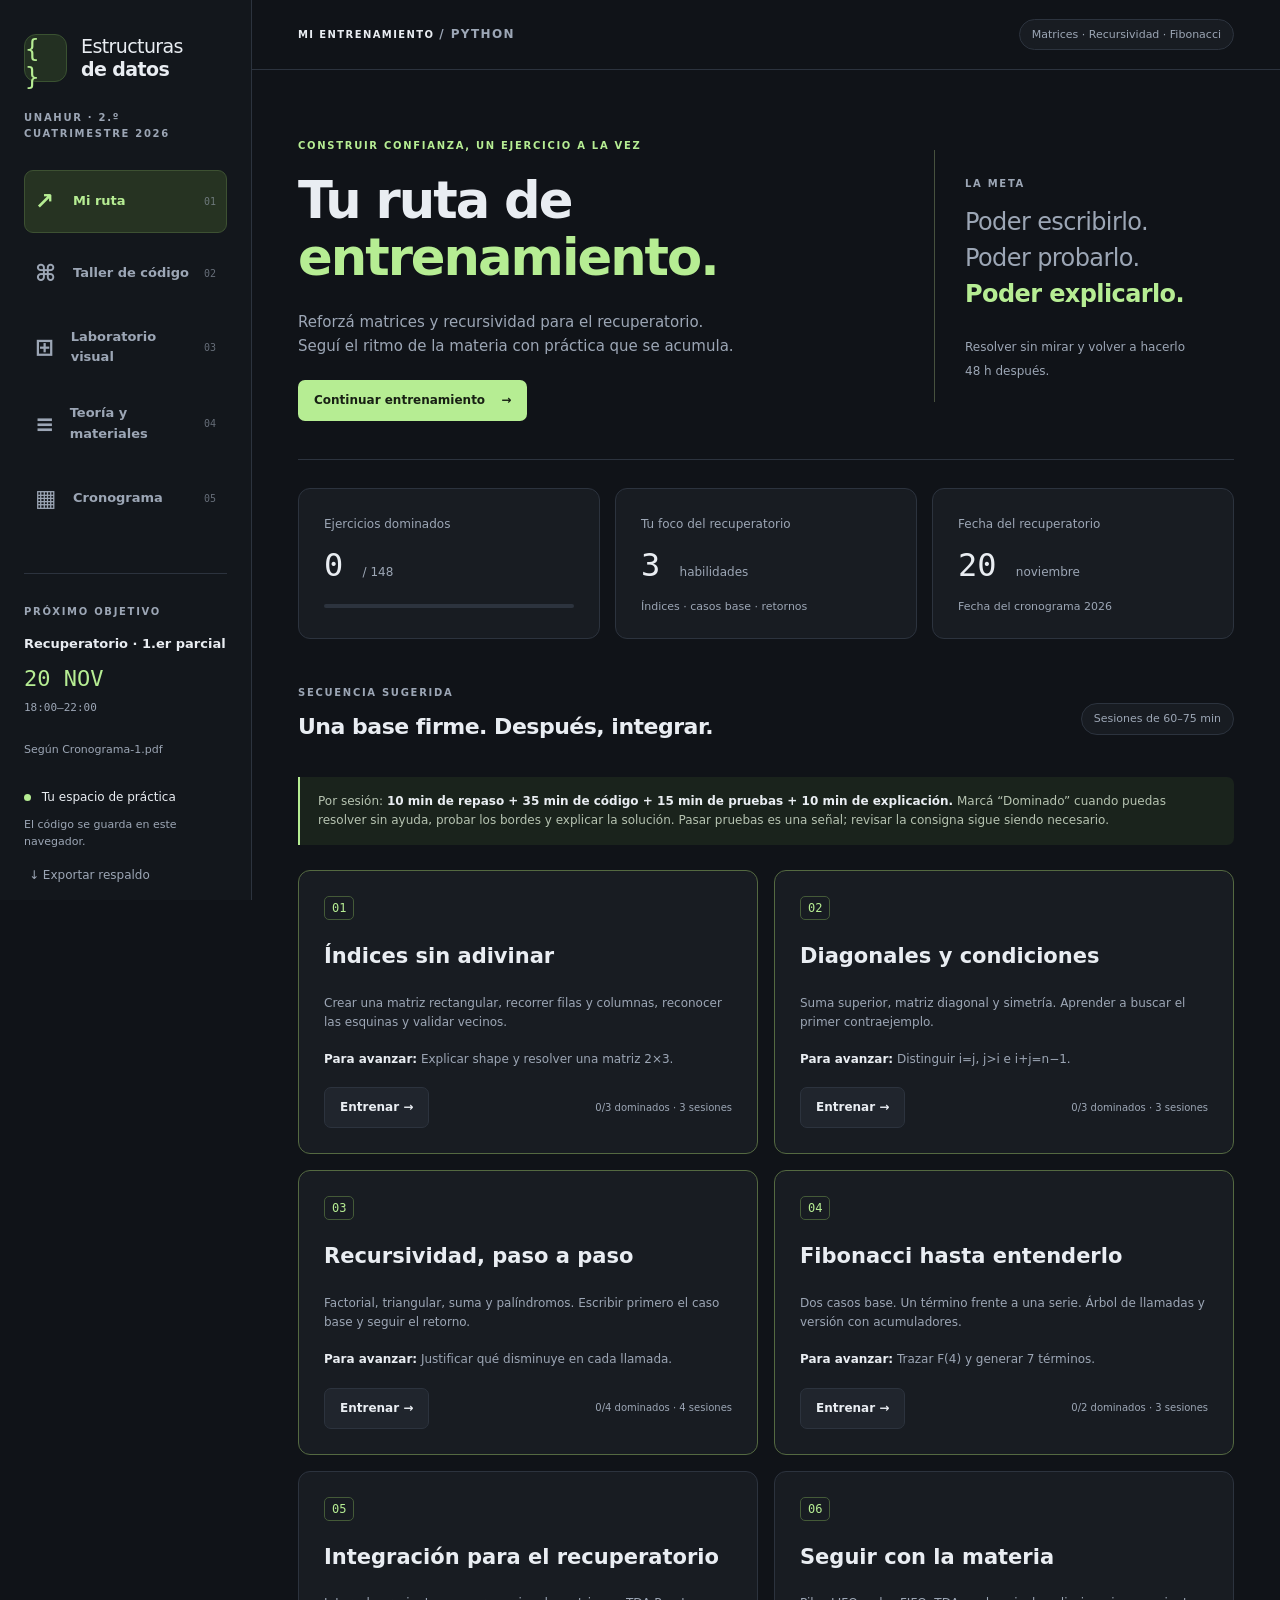
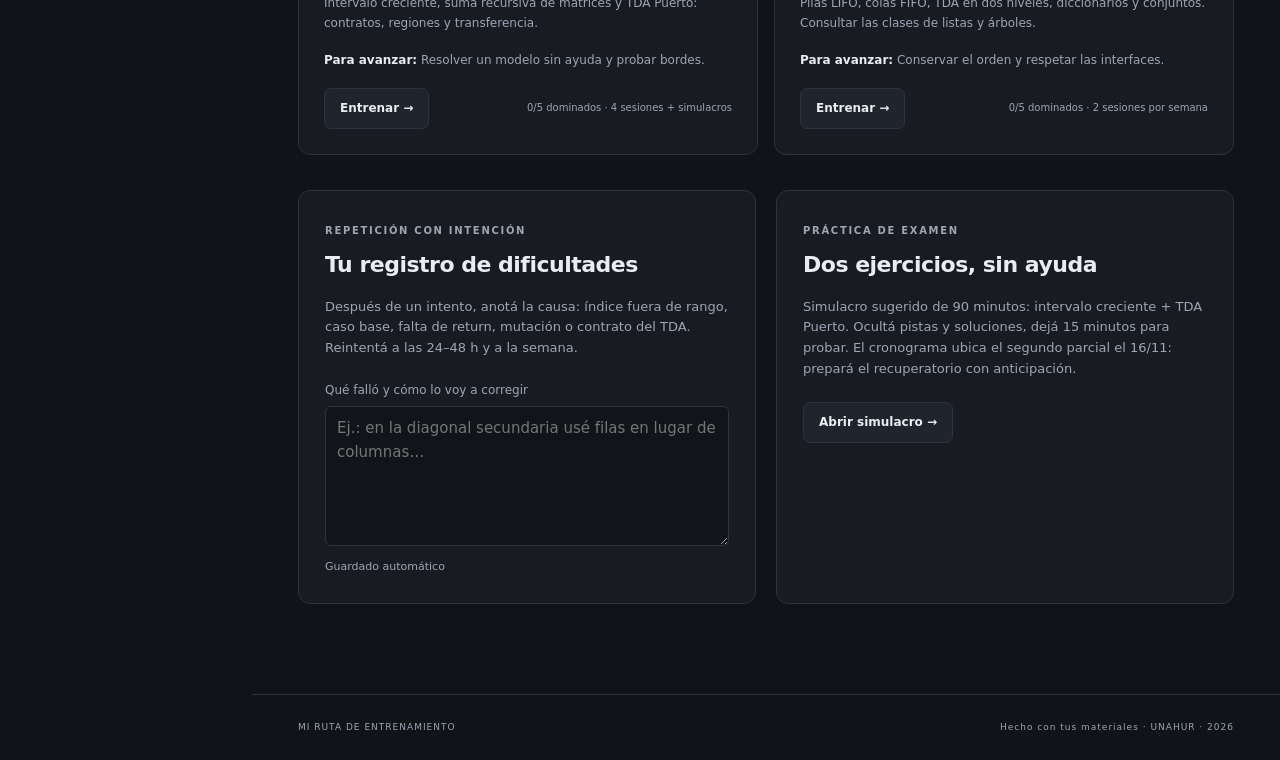
==== Guia primer parcial estructura de datos.html @ f563dd1a "Add files via upload" ====
<!doctype html>
<html lang="es">
<head>
<meta charset="utf-8"><meta name="viewport" content="width=device-width, initial-scale=1">
<meta name="color-scheme" content="dark"><title>Mi ruta de entrenamiento · Estructuras de datos</title>
<link rel="stylesheet" href="ruta-entrenamiento/estilos.css">
<script defer src="ruta-entrenamiento/datos.js"></script><script defer src="ruta-entrenamiento/app.js"></script>
</head>
<body>
<a class="skip" href="#main">Ir al contenido</a>
<aside class="sidebar">
 <a class="brand" href="#ruta"><span class="brand-icon">{ }</span><span>Estructuras<br><strong>de datos</strong></span></a>
 <span class="eyebrow">UNAHUR · 2.º cuatrimestre 2026</span>
 <nav aria-label="Secciones">
  <button data-view="ruta" class="active"><span>↗</span> Mi ruta <small>01</small></button>
  <button data-view="practica"><span>⌘</span> Taller de código <small>02</small></button>
  <button data-view="laboratorio"><span>⊞</span> Laboratorio visual <small>03</small></button>
  <button data-view="teoria"><span>≡</span> Teoría y materiales <small>04</small></button>
  <button data-view="cronograma"><span>▦</span> Cronograma <small>05</small></button>
 </nav>
 <div class="sidebar-goal"><span class="eyebrow">PRÓXIMO OBJETIVO</span><strong>Recuperatorio · 1.er parcial</strong><p>20 NOV <span>18:00–22:00</span></p><small>Según Cronograma-1.pdf</small></div>
 <div class="sidebar-bottom"><span class="dot"></span> Tu espacio de práctica<br><small>El código se guarda en este navegador.</small><button id="export-progress" class="text-button">↓ Exportar respaldo</button><label class="text-button">↑ Importar respaldo<input id="import-progress" type="file" accept="application/json,.json" hidden></label></div>
</aside>
<div class="page">
 <header class="topbar"><span>MI ENTRENAMIENTO <span class="muted">/ PYTHON</span></span><span class="chip">Matrices · Recursividad · Fibonacci</span></header>
 <main id="main">
  <section id="view-ruta" class="view">
   <div class="hero"><div><span class="eyebrow accent">CONSTRUIR CONFIANZA, UN EJERCICIO A LA VEZ</span><h1>Tu ruta de<br><span>entrenamiento.</span></h1><p>Reforzá matrices y recursividad para el recuperatorio.<br>Seguí el ritmo de la materia con práctica que se acumula.</p><button id="continue-route" class="primary">Continuar entrenamiento <span>→</span></button></div><div class="hero-note"><span class="eyebrow">LA META</span><p>Poder escribirlo.<br>Poder probarlo.<br><strong>Poder explicarlo.</strong></p><span class="muted">Resolver sin mirar y volver a hacerlo 48 h después.</span></div></div>
   <div class="stats"><article><span>Ejercicios dominados</span><strong id="mastery-count">0 <small>/ 148</small></strong><div class="progress-track"><div id="mastery-bar"></div></div></article><article><span>Tu foco del recuperatorio</span><strong>3 <small>habilidades</small></strong><p>Índices · casos base · retornos</p></article><article><span>Fecha del recuperatorio</span><strong>20 <small>noviembre</small></strong><p id="countdown">Según el cronograma de la cátedra</p></article></div>
   <div class="section-heading"><div><span class="eyebrow">SECUENCIA SUGERIDA</span><h2>Una base firme. Después, integrar.</h2></div><span class="chip">Sesiones de 60–75 min</span></div>
   <div class="notice">Por sesión: <strong>10 min de repaso + 35 min de código + 15 min de pruebas + 10 min de explicación.</strong> Marcá “Dominado” cuando puedas resolver sin ayuda, probar los bordes y explicar la solución. Pasar pruebas es una señal; revisar la consigna sigue siendo necesario.</div>
   <div id="route-cards" class="route-grid"></div>
   <div class="two-columns"><article class="panel"><span class="eyebrow">REPETICIÓN CON INTENCIÓN</span><h2>Tu registro de dificultades</h2><p>Después de un intento, anotá la causa: índice fuera de rango, caso base, falta de return, mutación o contrato del TDA. Reintentá a las 24–48 h y a la semana.</p><label for="learning-log">Qué falló y cómo lo voy a corregir</label><textarea id="learning-log" rows="5" placeholder="Ej.: en la diagonal secundaria usé filas en lugar de columnas…"></textarea><small id="log-save">Guardado automático</small></article><article class="panel"><span class="eyebrow">PRÁCTICA DE EXAMEN</span><h2>Dos ejercicios, sin ayuda</h2><p>Simulacro sugerido de 90 minutos: intervalo creciente + TDA Puerto. Ocultá pistas y soluciones, dejá 15 minutos para probar. El cronograma ubica el segundo parcial el 16/11: prepará el recuperatorio con anticipación.</p><button id="start-mock" class="secondary">Abrir simulacro →</button><div id="mock-control" hidden><strong id="mock-time">90:00</strong><button id="stop-mock" class="text-button">Terminar simulacro</button><p>El tiempo se conserva al cambiar de sección. El simulacro no califica automáticamente.</p></div></article></div>
  </section>
  <section id="view-practica" class="view" hidden>
   <div class="section-heading"><div><span class="eyebrow accent">PENSÁ · ESCRIBÍ · PROBÁ</span><h1>Taller de código</h1><p>Una consigna y un archivo Python por ejercicio.</p></div><span id="exercise-count" class="chip"></span></div>
   <div class="workspace"><aside class="exercise-browser"><label for="exercise-search">Buscar una consigna</label><input id="exercise-search" type="search" placeholder="Fibonacci, matriz, puerto…"><label for="topic-filter">Tema</label><select id="topic-filter"><option value="all">Todos los temas</option><option value="python">Python</option><option value="vector">Vectores</option><option value="matriz">Matrices</option><option value="recursividad">Recursividad</option><option value="tda">TDA</option><option value="pila-cola">Pilas y colas</option><option value="diccionario">Diccionarios y conjuntos</option></select><label for="scope-filter">Objetivo</label><select id="scope-filter"><option value="all">Toda la materia</option><option value="recuperatorio">Recuperatorio del primer parcial</option><option value="materia">Continuidad de la materia</option><option value="mock">Simulacro: intervalo + Puerto</option></select><label for="status-filter">Estado</label><select id="status-filter"><option value="all">Todos los estados</option><option value="pending">Por empezar</option><option value="practicing">Practicando</option><option value="review">Repasar</option><option value="mastered">Dominado</option></select><p id="list-count" class="muted"></p><div id="exercise-list" class="exercise-list"></div></aside>
   <div id="exercise-detail" class="exercise-detail"><article class="panel statement-panel"><div class="exercise-meta"><span id="exercise-origin" class="eyebrow accent"></span><label>Mi estado <select id="exercise-status"><option value="pending">Por empezar</option><option value="practicing">Practicando</option><option value="review">Repasar</option><option value="mastered">Dominado</option></select></label></div><h2 id="exercise-title"></h2><p id="exercise-source" class="muted"></p><div id="exercise-statement" class="prose"></div><div class="help-actions"><button id="hint-button" class="secondary">Ver pista</button><button id="solution-button" class="secondary">Ver solución explicada</button><button id="notebook-button" class="text-button" hidden>Ver código del notebook</button></div><div id="help-panel" class="help-panel prose" hidden></div></article>
   <section class="ide" aria-label="Editor de Python"><div class="ide-tab"><span class="python-mark">Py</span><span id="editor-filename">ejercicio.py</span><small id="save-status" role="status">Guardado</small><button id="download-code" class="text-button">↓ .py</button></div><div class="editor-toolbar"><button id="run-code" class="primary">▶ Ejecutar</button><button id="test-code" class="secondary">✓ Probar casos</button><button id="stop-code" class="danger" disabled>■ Detener</button><button id="load-helpers" class="secondary" hidden>Incorporar TDA auxiliares</button><button id="reset-code" class="text-button">Restablecer plantilla</button><span id="runtime-status" class="muted">Python listo para cargar</span></div><div class="code-area"><pre id="line-numbers" aria-hidden="true">1</pre><div class="code-layer"><pre id="code-highlight" aria-hidden="true"><code></code></pre><textarea id="code-editor" spellcheck="false" autocapitalize="off" autocomplete="off" autocorrect="off" aria-label="Código Python del ejercicio" wrap="off"></textarea></div></div><div class="editor-footer"><span id="cursor-position">Ln 1, Col 1</span><span>Python · 4 espacios · Ctrl/⌘ + Enter: ejecutar · Esc: salir del editor</span></div><div class="console-header"><strong>CONSOLA</strong><button id="clear-console" class="text-button">Limpiar</button></div><pre id="console-output" role="log" aria-live="polite">Escribí tu solución. Agregá print(...) para ver resultados.</pre><label class="stdin-label" for="stdin-input">Entradas para input() · una respuesta por línea</label><textarea id="stdin-input" rows="2" placeholder="7&#10;otra respuesta"></textarea><small class="runtime-note">La primera ejecución descarga Python desde internet. El editor, las consignas y el guardado funcionan sin conexión. Los programas corren en una tarea separada que podés detener. La salida de gráficos no se muestra en esta consola.</small></section>
   <article class="panel notes-panel"><label for="exercise-notes">Mi razonamiento y mis casos de prueba</label><textarea id="exercise-notes" rows="3" placeholder="Qué recibe / qué devuelve / caso mínimo / qué reduce / resultado esperado…"></textarea><small>Guardado junto al ejercicio. No se comparte con otras personas.</small></article></div></div>
  </section>
  <section id="view-laboratorio" class="view" hidden><span class="eyebrow accent">VER PARA ENTENDER</span><h1>Laboratorio visual</h1><p>Experimentá con los índices y seguí los retornos antes de escribir código.</p><div class="two-columns labs"><article class="panel"><h2>El mapa de una matriz</h2><p>Hacé clic en una celda. Recordá: primero fila, después columna.</p><div class="lab-controls"><label>Forma<select id="matrix-shape"><option value="3,4">3 × 4 · rectangular</option><option value="3,3">3 × 3 · cuadrada</option><option value="1,1">1 × 1 · mínima</option></select></label><label>Región<select id="matrix-mode"><option value="all">Todas las celdas</option><option value="principal">Diagonal principal</option><option value="secondary">Diagonal secundaria</option><option value="upper">Triángulo superior</option><option value="neighbors">Vecinos ortogonales</option></select></label></div><div id="matrix-grid" class="matrix-grid"></div><p id="matrix-explanation" class="notice"></p><pre id="matrix-code"></pre><button id="matrix-practice" class="text-button">Practicar matrices →</button></article><article class="panel"><h2>Fibonacci: llamadas y retornos</h2><p>F(0)=0, F(1)=1. Para n≥2, F(n)=F(n−1)+F(n−2).</p><label for="fib-n">Índice n: <strong id="fib-n-label">4</strong></label><input id="fib-n" type="range" min="0" max="7" value="4"><div id="fib-values" class="fib-values"></div><div class="lab-controls"><button id="fib-prev" class="secondary">← Anterior</button><button id="fib-next" class="primary">Siguiente paso →</button><button id="fib-reset" class="text-button">Reiniciar</button></div><p id="fib-summary" class="notice"></p><div id="fib-trace" class="trace" aria-live="polite"></div><p class="muted">Una llamada espera a sus hijos antes de retornar. La versión ingenua repite subproblemas: tiempo exponencial y profundidad O(n). Los acumuladores reducen el trabajo a O(n); Python conserva las llamadas en la pila.</p><button id="fib-practice" class="text-button">Practicar Fibonacci →</button></article></div><article class="panel"><h2>Recursividad: bajar y volver</h2><p>Una llamada devuelve un resultado, no solo ejecuta la siguiente. Seguí la suma de [2, 3, 4].</p><div class="lab-controls"><button id="sum-next" class="primary">Siguiente paso →</button><button id="sum-reset" class="text-button">Reiniciar</button></div><div id="sum-trace" class="trace"></div><pre>def suma_recursiva(v):
    if len(v) == 0:
        return 0
    return v[0] + suma_recursiva(v[1:])</pre></article></section>
  <section id="view-teoria" class="view" hidden><span class="eyebrow accent">TUS FUENTES, EN UN MISMO LUGAR</span><h1>Teoría y materiales</h1><p>Apuntes de la guía original, nuevos conceptos y archivos de cátedra. Cada práctico conserva sus consignas.</p><div id="new-theory" class="theory-grid"></div><div class="section-heading"><h2>Teoría y método de la guía original</h2><span class="chip">Contenido conservado</span></div><div id="original-theory"></div><h2>Biblioteca de la materia</h2><p>Los PDFs y documentos tienen una lectura de texto integrada. Los notebooks incluyen el contexto y los ejemplos del archivo; también podés abrir o descargar el original.</p><div id="materials" class="materials"></div></section>
  <section id="view-cronograma" class="view" hidden><span class="eyebrow accent">EL CALENDARIO DE LA MATERIA</span><h1>Entrenar con tiempo</h1><p>Fechas tomadas de <a href="Cronograma-1.pdf" target="_blank" rel="noopener">Cronograma-1.pdf ↗</a>. Horario: lunes y viernes, de 18:00 a 22:00.</p><div class="milestones"><article class="panel"><span>Segundo parcial</span><strong>16 NOV</strong><small>Lunes · repaso general el 13/11</small></article><article class="panel featured"><span>Recuperatorio del primer parcial</span><strong>20 NOV</strong><small>Viernes · tu objetivo de recuperación</small></article><article class="panel"><span>Recuperatorio del segundo parcial</span><strong>27 NOV</strong><small>Viernes</small></article></div><h2>Plan sugerido para llegar al 20/11</h2><p>Este plan es una propuesta de entrenamiento. Las clases y evaluaciones de la tabla siguiente son las del cronograma oficial.</p><div id="weekly-plan" class="weekly-plan"></div><h2>Cronograma completo</h2><div class="table-wrap"><table><thead><tr><th>Semana</th><th>Fecha</th><th>Clase o evaluación</th></tr></thead><tbody id="schedule-body"></tbody></table></div><div class="notice">Listas y árboles figuran en el cronograma. Todavía no hay apuntes específicos de esos temas en la carpeta: la ruta marca su lugar en el plan y permite incorporar los próximos materiales.</div></section>
 </main><footer>MI RUTA DE ENTRENAMIENTO <span>Hecho con tus materiales · UNAHUR · 2026</span></footer>
</div><div id="toast" role="status" hidden></div><dialog id="reset-dialog"><h2>Restablecer este ejercicio</h2><p>Se reemplazará tu código por la plantilla inicial. Tus notas y tu estado se conservan.</p><button id="cancel-reset" class="secondary">Cancelar</button><button id="confirm-reset" class="danger">Restablecer código</button></dialog>
</body></html>
---- ruta-entrenamiento/estilos.css ----
:root{--bg:#101318;--surface:#181c22;--raised:#20252d;--line:#2c333e;--text:#e9edf2;--muted:#9ca6b5;--green:#b6ed93;--blue:#a3c9f8;--orange:#f4bf84;--mono:'DejaVu Sans Mono',Consolas,monospace;color-scheme:dark}*{box-sizing:border-box}body{margin:0;background:var(--bg);color:var(--text);font:15px/1.6 system-ui,-apple-system,'Segoe UI',sans-serif}button,input,textarea,select{font:inherit}button,a,label.text-button{touch-action:manipulation}button{cursor:pointer}button:disabled{opacity:.45;cursor:default}button:focus-visible,a:focus-visible,input:focus-visible,select:focus-visible,textarea:focus-visible{outline:2px solid var(--green);outline-offset:3px}a{color:var(--green);text-decoration:none}a:hover{text-decoration:underline}[hidden]{display:none!important}.skip{position:absolute;left:20px;top:-80px;z-index:50;background:var(--green);color:var(--bg);padding:12px}.skip:focus{top:10px}.sidebar{position:fixed;inset:0 auto 0 0;width:252px;border-right:1px solid var(--line);padding:34px 24px;display:flex;flex-direction:column;gap:28px;background:#13171c;overflow-y:auto}.brand{display:flex;align-items:center;gap:14px;color:var(--text);font-size:19px;line-height:1.2;letter-spacing:-.6px}.brand:hover{text-decoration:none}.brand-icon{display:grid;place-items:center;width:43px;height:48px;color:var(--green);font:24px var(--mono);background:#233022;border:1px solid #3a5231;border-radius:12px}.eyebrow{font-size:10px;letter-spacing:1.7px;font-weight:700;color:var(--muted);text-transform:uppercase}.accent{color:var(--green)}nav{display:grid;gap:9px}nav button{display:flex;align-items:center;gap:12px;background:none;border:1px solid transparent;color:var(--muted);text-align:left;padding:12px 10px;border-radius:9px;font-weight:550;font-size:13px}nav button>span{font-size:23px;width:26px}nav small{margin-left:auto;opacity:.6;font:10px var(--mono)}nav button.active{background:#263322;border-color:#3d5132;color:var(--green)}nav button:hover{color:var(--text);background:var(--raised)}.sidebar-goal{margin-top:15px;border-top:1px solid var(--line);padding-top:24px}.sidebar-goal strong{display:block;font-size:13px;margin:12px 0}.sidebar-goal p{font:22px var(--mono);color:var(--green)}.sidebar-goal p span{display:block;font-size:11px;margin-top:10px;color:var(--muted)}small{font-size:11px;color:var(--muted)}.sidebar-bottom{margin-top:auto;font-size:12px}.sidebar-bottom small{display:block;margin:8px 0}.dot{display:inline-block;width:7px;height:7px;background:var(--green);border-radius:50%;margin-right:7px}.page{margin-left:252px}.topbar{height:70px;padding:0 46px;border-bottom:1px solid var(--line);display:flex;align-items:center;justify-content:space-between;font-size:10px;font-weight:700;letter-spacing:1.4px}.muted{color:var(--muted);font-size:12px}.chip{display:inline-block;border:1px solid var(--line);background:var(--surface);padding:6px 12px;border-radius:25px;font-size:11px;color:var(--muted);letter-spacing:0;font-weight:500}main{max-width:1600px;margin:auto;padding:40px 46px 70px}h1{font-size:clamp(32px,4vw,55px);line-height:1.12;letter-spacing:-2px;margin:16px 0 23px;font-weight:650}h2{font-size:22px;line-height:1.3;letter-spacing:-.5px;margin:10px 0 17px}h3{font-size:16px;margin:10px 0}p{color:var(--muted);margin:10px 0 22px}strong{color:var(--text)}.hero{display:grid;grid-template-columns:1.6fr 1fr;gap:35px;padding:22px 0 38px;border-bottom:1px solid var(--line);margin-bottom:28px}.hero h1 span{color:var(--green)}.hero-note{align-self:center;justify-self:end;border-left:1px solid #47513e;padding:20px 30px;max-width:300px}.hero-note p{font-size:24px;line-height:1.5;letter-spacing:-.6px}.hero-note strong{color:var(--green)}.primary,.secondary,.danger{border-radius:7px;padding:10px 15px;font-size:12px;font-weight:700;border:1px solid transparent;display:inline-flex;align-items:center;gap:16px}.primary{background:var(--green);color:#182014}.primary:hover{background:#cbffac}.secondary{border-color:var(--line);background:var(--raised);color:var(--text)}.secondary:hover{border-color:var(--muted)}.danger{background:#3b2023;color:#ffc3c8;border-color:#743a40}.text-button{background:none;border:0;color:var(--muted);padding:7px 5px;font-size:12px;cursor:pointer;display:inline-block}.text-button:hover{color:var(--green)}.stats{display:grid;grid-template-columns:repeat(3,1fr);gap:15px;margin-bottom:40px}.stats article{padding:22px 25px;background:var(--surface);border:1px solid var(--line);border-radius:12px}.stats article>span{font-size:12px;color:var(--muted)}.stats strong{display:block;font:32px/1.3 var(--mono);margin:10px 0}.stats strong small{font:12px system-ui}.stats p{font-size:11px;margin:12px 0 0}.progress-track{height:4px;background:var(--line);margin-top:18px;border-radius:3px}.progress-track>div{height:100%;background:var(--green);width:0;border-radius:3px;transition:width .3s}.section-heading{display:flex;justify-content:space-between;align-items:center;gap:15px;margin:30px 0 18px}.notice{font-size:12px;border-left:2px solid var(--green);background:#1a231c;padding:15px 18px;color:#b6c3b1;border-radius:0 7px 7px 0;margin:18px 0 25px}.route-grid{display:grid;grid-template-columns:repeat(2,1fr);gap:16px;margin:24px 0 35px}.route-card{position:relative;background:var(--surface);border:1px solid var(--line);padding:25px;border-radius:12px;display:flex;flex-direction:column;align-items:flex-start;gap:10px}.route-card .step{font:12px var(--mono);color:var(--green);border:1px solid #445a38;border-radius:5px;padding:4px 7px}.route-card h3{font-size:21px}.route-card p{font-size:12px;margin:0 0 8px}.route-card .route-footer{display:flex;align-items:center;justify-content:space-between;width:100%;gap:10px;margin-top:auto}.route-card .route-footer small{font-size:10px}.route-card.focus{border-color:#546941}.two-columns{display:grid;grid-template-columns:repeat(2,minmax(0,1fr));gap:20px}.panel{background:var(--surface);border:1px solid var(--line);padding:26px;border-radius:12px;margin-bottom:20px;min-width:0}.panel p{font-size:13px}label{display:block;font-size:12px;color:var(--muted);margin:12px 0 6px}input,select,textarea{background:#11151a;border:1px solid var(--line);border-radius:6px;color:var(--text);padding:9px 11px;width:100%;min-width:0}textarea{resize:vertical}small{display:inline-block}.workspace{display:grid;grid-template-columns:260px minmax(0,1fr);gap:20px;align-items:start}.exercise-browser{border:1px solid var(--line);background:var(--surface);border-radius:12px;padding:18px;position:sticky;top:18px;max-height:calc(100vh - 36px);overflow:auto}.exercise-list{display:grid;gap:5px}.exercise-item{display:block;width:100%;background:transparent;border:1px solid transparent;text-align:left;color:var(--text);padding:12px 10px;border-radius:7px;font-size:12px;line-height:1.5}.exercise-item small{display:block;font-size:10px}.exercise-item.selected{background:#253023;border-color:#47603b}.exercise-item:hover{background:var(--raised)}.exercise-meta{display:flex;justify-content:space-between;align-items:center;gap:15px}.exercise-meta label{display:flex;gap:8px;align-items:center;margin:0;font-size:10px}.exercise-meta select{width:auto;font-size:11px}.statement-panel{padding:24px}.statement-panel h2{font-size:23px;margin-top:24px}.prose{font-size:13px;line-height:1.85;overflow-wrap:anywhere}.prose p{color:var(--text);font-size:13px}.prose pre{overflow:auto;font:12px/1.7 var(--mono);padding:16px;margin:15px 0;background:#0d1116;border:1px solid var(--line);border-radius:7px;white-space:pre}.prose code{font-family:var(--mono);color:var(--blue)}.prose ul,.prose ol{padding-left:24px}.prose section>div,.prose section>p{margin:15px 0}.prose table{font-size:12px}.prose h2,.prose h3,.prose h4{margin:18px 0 10px}.help-actions{display:flex;gap:8px;flex-wrap:wrap;border-top:1px solid var(--line);padding-top:18px;margin-top:20px}.help-panel{border:1px solid #445a38;border-radius:8px;padding:20px;margin-top:15px;background:#18231a}.help-panel pre{max-height:450px}.ide{border:1px solid #3a4451;border-radius:10px;overflow:hidden;background:#11151b;margin-bottom:18px}.ide-tab{display:flex;align-items:center;gap:10px;padding:11px 16px;background:#222932;font:11px var(--mono);border-bottom:1px solid var(--line)}.ide-tab small{margin-left:auto;font:10px system-ui}.python-mark{color:var(--orange);font-weight:bold}.editor-toolbar{display:flex;gap:7px;align-items:center;padding:12px;flex-wrap:wrap;border-bottom:1px solid var(--line)}.editor-toolbar .primary,.editor-toolbar .secondary,.editor-toolbar .danger{padding:7px 11px}.editor-toolbar .muted{margin-left:auto;font-size:10px}.code-area{display:flex;height:390px;overflow:hidden;font:13px/22px var(--mono)}#line-numbers{flex:none;margin:0;width:48px;text-align:right;padding:18px 9px 18px 0;color:#667383;background:#121820;border:0;line-height:22px;overflow:hidden;font:13px/22px var(--mono)}.code-layer{position:relative;flex:1;min-width:0;height:100%;overflow:hidden}#code-highlight,#code-editor{position:absolute;inset:0;margin:0;border:0;border-radius:0;padding:18px 16px;font:13px/22px var(--mono);white-space:pre;tab-size:4;letter-spacing:0;overflow:auto;text-align:left}#code-highlight{pointer-events:none;color:var(--text);background:transparent}#code-editor{color:transparent;caret-color:var(--green);background:transparent;resize:none;-webkit-text-fill-color:transparent;outline:none}#code-editor::selection{background:#54698780}#code-highlight .kw{color:#c7acfa}#code-highlight .str{color:#b6db95}#code-highlight .comment{color:#829284}#code-highlight .number{color:var(--orange)}.editor-footer{display:flex;gap:12px;justify-content:space-between;padding:7px 13px;border-top:1px solid var(--line);font:10px var(--mono);color:var(--muted);background:#19202a}.console-header{padding:11px 16px;display:flex;justify-content:space-between;align-items:center;background:#151b23;font-size:10px;letter-spacing:1px}#console-output{margin:0;min-height:100px;max-height:290px;overflow:auto;padding:16px;font:12px/1.7 var(--mono);white-space:pre-wrap;overflow-wrap:anywhere;color:#c6d1bf}#console-output.error{color:#ffb1b6}.stdin-label{padding:0 16px}#stdin-input{width:calc(100% - 32px);margin:0 16px;font:12px var(--mono)}.runtime-note{padding:12px 16px;font-size:10px}.notes-panel{padding:18px}.lab-controls{display:flex;align-items:end;gap:10px;flex-wrap:wrap;margin:16px 0}.lab-controls label{flex:1;min-width:140px}.matrix-grid{display:grid;gap:7px;margin:20px 0;grid-template-columns:repeat(4,1fr)}.matrix-cell{border:1px solid var(--line);background:#212730;color:var(--muted);padding:12px 5px;min-height:60px;border-radius:7px;font:12px var(--mono)}.matrix-cell.lit{background:#33442a;border-color:#5d7b4b;color:var(--green)}.matrix-cell.selected{outline:2px solid var(--blue);outline-offset:1px}.panel>pre{padding:15px;background:#10151a;border:1px solid var(--line);border-radius:7px;overflow:auto;font:12px/1.7 var(--mono)}.fib-values{display:flex;gap:5px;flex-wrap:wrap;margin:20px 0}.fib-values span{background:var(--raised);border:1px solid var(--line);border-radius:6px;padding:7px 10px;font:12px var(--mono)}.fib-values span.selected{border-color:var(--green);color:var(--green)}.trace{font:12px/1.85 var(--mono);max-height:310px;overflow:auto;background:#10151a;padding:18px;border-radius:8px;margin:15px 0}.trace .return{color:var(--green)}.trace .enter{color:var(--blue)}.trace .current{background:#263126;padding:4px 7px;border-radius:4px}.theory-grid{display:grid;grid-template-columns:repeat(2,minmax(0,1fr));gap:16px;margin:28px 0}.theory-grid .panel{margin:0}.theory-grid pre{white-space:pre-wrap}.theory-grid p{font-size:13px}details{background:var(--surface);border:1px solid var(--line);border-radius:9px;margin:12px 0;padding:17px 20px}summary{cursor:pointer;font-weight:600;font-size:13px}details[open]>summary{margin-bottom:20px;color:var(--green)}.materials>details>summary{display:flex;align-items:center;gap:12px;overflow-wrap:anywhere}.materials .chip{font:10px var(--mono)}.materials pre{white-space:pre-wrap;max-height:500px;overflow:auto;overflow-wrap:anywhere;background:#10151a;border:1px solid var(--line);padding:17px;border-radius:7px;font:12px/1.8 var(--mono)}.material-actions{display:flex;gap:16px;align-items:center;margin:12px 0;font-size:12px}.milestones{display:grid;grid-template-columns:repeat(3,1fr);gap:15px;margin:28px 0}.milestones span{font-size:12px}.milestones strong{display:block;font:30px var(--mono);margin:15px 0}.featured{border-color:#516a40}.featured strong{color:var(--green)}.weekly-plan{display:grid;gap:10px;margin:24px 0 35px}.week{display:grid;grid-template-columns:140px 1fr;gap:18px;background:var(--surface);border:1px solid var(--line);padding:18px;border-radius:8px}.week strong{font-size:12px;color:var(--green)}.week p{font-size:12px;margin:4px 0}.table-wrap{overflow:auto;border:1px solid var(--line);border-radius:10px;margin:24px 0}table{border-collapse:collapse;width:100%;font-size:12px;text-align:left}th{background:var(--raised);font-size:10px;text-transform:uppercase;letter-spacing:1px;color:var(--muted)}th,td{padding:14px 18px;border-bottom:1px solid var(--line)}tr.exam{background:#243122;color:var(--green)}tr.holiday{color:var(--orange)}footer{border-top:1px solid var(--line);padding:25px 46px;display:flex;justify-content:space-between;font-size:9px;letter-spacing:1px;color:var(--muted)}#toast{position:fixed;bottom:24px;right:24px;background:#2c3f26;color:var(--text);padding:13px 20px;border:1px solid #536d43;border-radius:8px;z-index:30;max-width:90vw;font-size:13px}dialog{background:var(--surface);border:1px solid var(--line);border-radius:12px;color:var(--text);padding:28px;max-width:450px}dialog::backdrop{background:#0009}#mock-time{font:28px var(--mono);color:var(--green);display:block;margin-top:20px}input[type=range]{accent-color:var(--green)}@media(min-width:1600px){main{padding-top:55px}.code-area{height:460px}}@media(max-width:1150px){.sidebar{width:215px;padding:25px 18px}.page{margin-left:215px}main{padding:30px 25px}.topbar{padding:0 25px}.workspace{grid-template-columns:215px minmax(0,1fr)}.hero-note{padding:15px}.hero-note p{font-size:21px}.labs{grid-template-columns:1fr}.editor-footer{flex-wrap:wrap}.stats article{padding:20px 15px}}@media(max-width:850px){.sidebar{position:static;width:100%;height:auto;padding:18px 20px;gap:12px;border-bottom:1px solid var(--line);border-right:0}.brand{font-size:16px}.brand-icon{width:35px;height:37px}.sidebar>.eyebrow,.sidebar-goal,.sidebar-bottom{display:none}nav{display:flex;overflow:auto;gap:4px}nav button{white-space:nowrap;padding:9px 10px;font-size:11px}nav small{display:none}nav button>span{font-size:16px;width:17px}.page{margin:0}.topbar{height:50px}.topbar>.chip{font-size:9px;padding:3px 7px}.hero{grid-template-columns:1fr}.hero-note{display:none}.workspace{grid-template-columns:1fr}.exercise-browser{position:static;max-height:none;display:grid;grid-template-columns:repeat(2,minmax(0,1fr));gap:6px 12px}.exercise-browser label{margin:0;align-self:end}.exercise-browser>label{display:none}.exercise-browser .exercise-list{grid-column:1/-1;display:flex;overflow:auto;max-height:150px}.exercise-browser .exercise-item{min-width:200px;width:200px;flex-shrink:0}.exercise-browser #list-count{grid-column:1/-1;margin:4px 0}.two-columns,.theory-grid{grid-template-columns:1fr}.milestones{grid-template-columns:1fr}.milestones .panel{margin:0}.exercise-meta{align-items:flex-start;flex-direction:column}.editor-toolbar .muted{width:100%;margin-left:0}.materials>details>summary{align-items:flex-start}.materials>details>summary .chip{flex-shrink:0}}@media(max-width:560px){main{padding:25px 16px 45px}.topbar{padding:0 16px;letter-spacing:.5px}.topbar>.chip{display:none}.stats{gap:8px}.stats article{padding:13px 10px}.stats article>span{font-size:10px}.stats strong{font-size:24px}.stats strong small{font-size:9px}.stats p{font-size:9px}.route-grid{grid-template-columns:1fr}.section-heading{align-items:flex-start;flex-direction:column}.panel{padding:19px}.statement-panel h2{font-size:21px}.hero{padding-top:0}.hero p{font-size:13px}.code-area{font-size:12px;height:340px}#code-editor,#code-highlight{font-size:12px;padding-left:10px}#line-numbers{font-size:12px;width:36px}.week{grid-template-columns:1fr;gap:5px}.editor-footer{font-size:9px}.editor-footer span:last-child{max-width:230px}footer{padding:20px 16px;flex-direction:column;gap:8px}}
@media(prefers-reduced-motion:reduce){*{scroll-behavior:auto!important;transition:none!important}}@media print{.sidebar,.topbar,footer,.editor-toolbar,.help-actions{display:none}.page{margin:0}main{padding:0}.view[hidden]{display:none!important}body{background:white;color:black}.panel,.route-card{break-inside:avoid}p{color:#333}}
#code-highlight code{font:inherit}.code-area:focus-within{box-shadow:inset 0 0 0 1px #566d46}
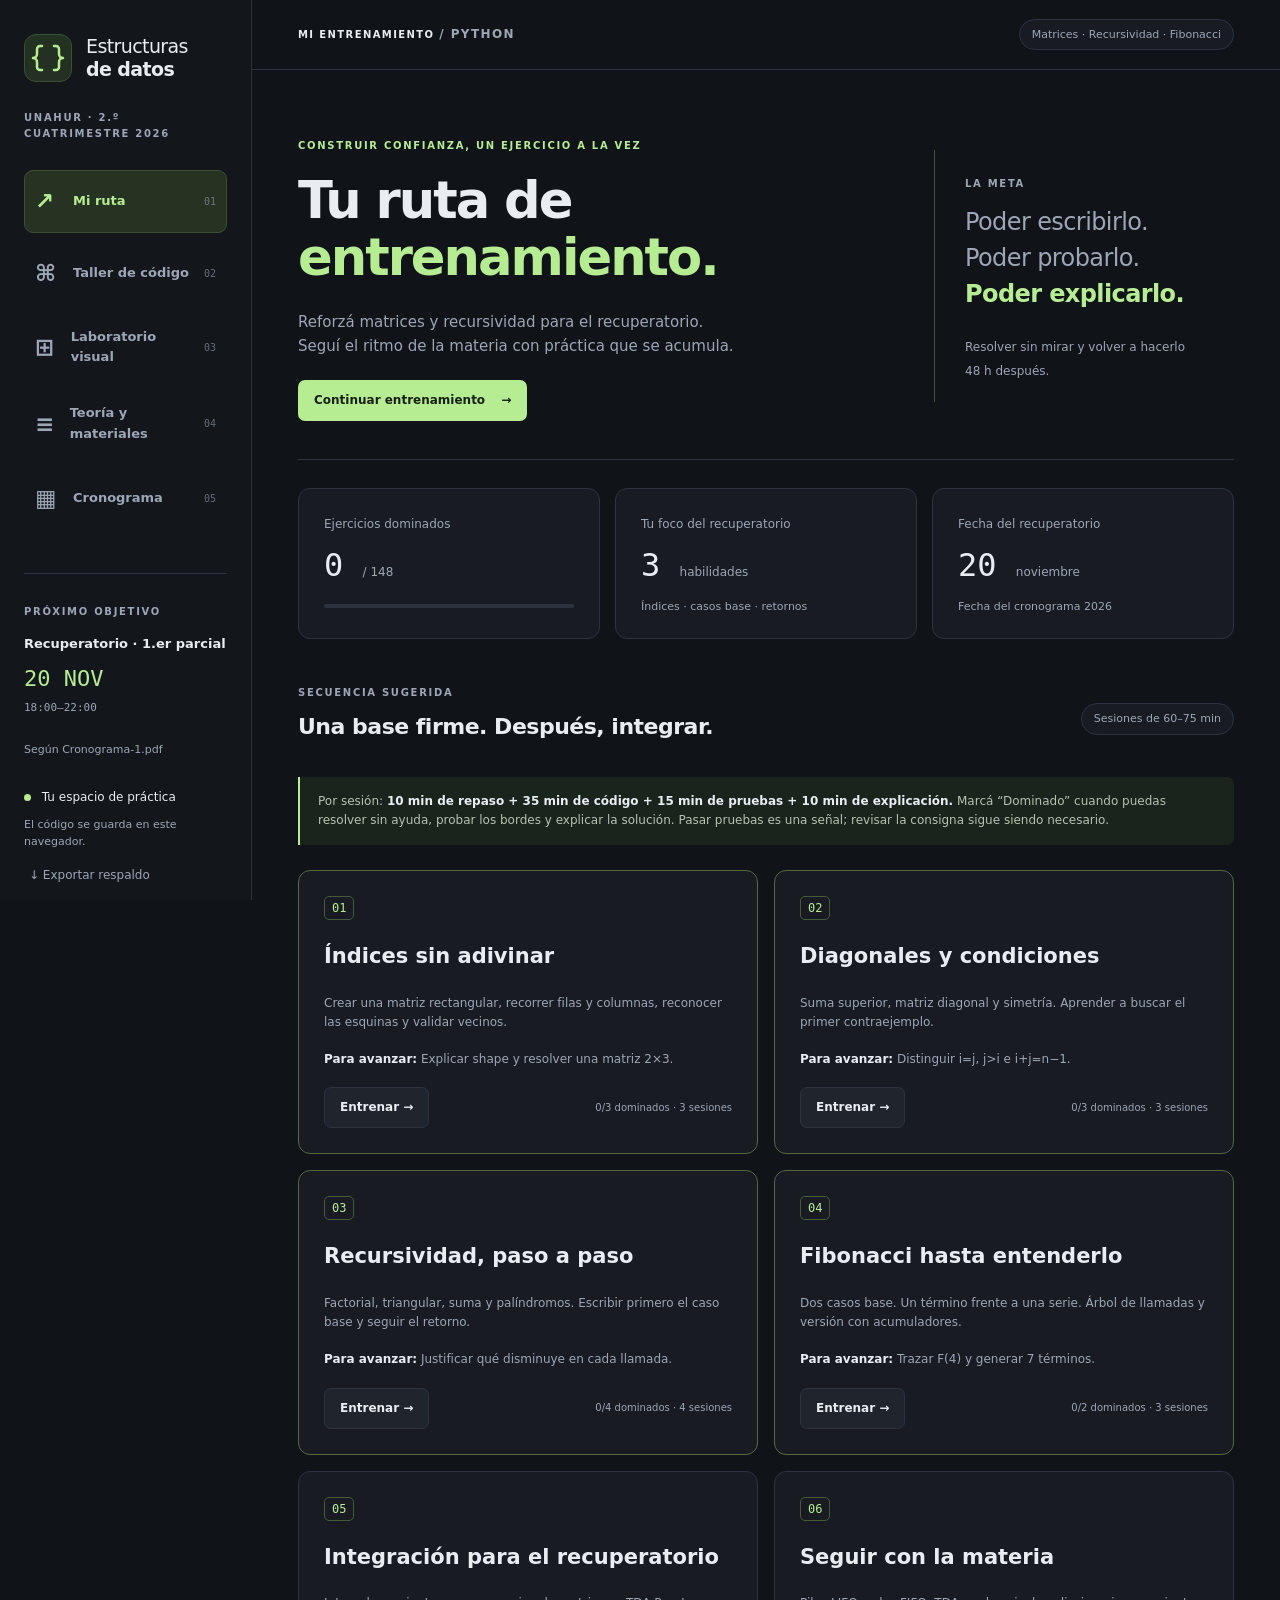
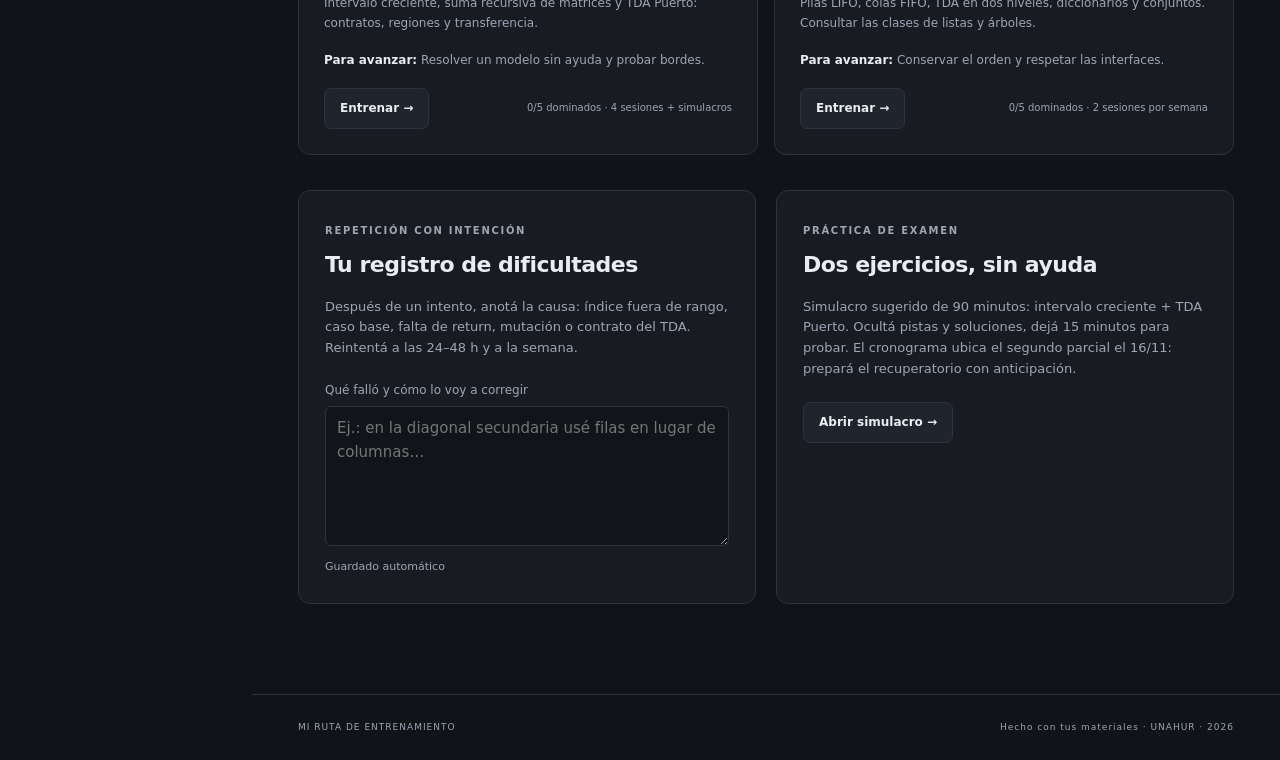
==== commit 802e6902: "Fix logo sizing and add SVG favicon" ====
--- a/Guia primer parcial estructura de datos.html
+++ b/Guia primer parcial estructura de datos.html
@@ -3,13 +3,14 @@
 <head>
 <meta charset="utf-8"><meta name="viewport" content="width=device-width, initial-scale=1">
 <meta name="color-scheme" content="dark"><title>Mi ruta de entrenamiento · Estructuras de datos</title>
+<link rel="icon" type="image/svg+xml" href="ruta-entrenamiento/logo.svg">
 <link rel="stylesheet" href="ruta-entrenamiento/estilos.css">
 <script defer src="ruta-entrenamiento/datos.js"></script><script defer src="ruta-entrenamiento/app.js"></script>
 </head>
 <body>
 <a class="skip" href="#main">Ir al contenido</a>
 <aside class="sidebar">
- <a class="brand" href="#ruta"><span class="brand-icon">{ }</span><span>Estructuras<br><strong>de datos</strong></span></a>
+ <a class="brand" href="#ruta"><img class="brand-icon" src="ruta-entrenamiento/logo.svg" width="48" height="48" alt=""><span>Estructuras<br><strong>de datos</strong></span></a>
  <span class="eyebrow">UNAHUR · 2.º cuatrimestre 2026</span>
  <nav aria-label="Secciones">
   <button data-view="ruta" class="active"><span>↗</span> Mi ruta <small>01</small></button>
--- a/ruta-entrenamiento/estilos.css
+++ b/ruta-entrenamiento/estilos.css
@@ -1,3 +1,3 @@
-:root{--bg:#101318;--surface:#181c22;--raised:#20252d;--line:#2c333e;--text:#e9edf2;--muted:#9ca6b5;--green:#b6ed93;--blue:#a3c9f8;--orange:#f4bf84;--mono:'DejaVu Sans Mono',Consolas,monospace;color-scheme:dark}*{box-sizing:border-box}body{margin:0;background:var(--bg);color:var(--text);font:15px/1.6 system-ui,-apple-system,'Segoe UI',sans-serif}button,input,textarea,select{font:inherit}button,a,label.text-button{touch-action:manipulation}button{cursor:pointer}button:disabled{opacity:.45;cursor:default}button:focus-visible,a:focus-visible,input:focus-visible,select:focus-visible,textarea:focus-visible{outline:2px solid var(--green);outline-offset:3px}a{color:var(--green);text-decoration:none}a:hover{text-decoration:underline}[hidden]{display:none!important}.skip{position:absolute;left:20px;top:-80px;z-index:50;background:var(--green);color:var(--bg);padding:12px}.skip:focus{top:10px}.sidebar{position:fixed;inset:0 auto 0 0;width:252px;border-right:1px solid var(--line);padding:34px 24px;display:flex;flex-direction:column;gap:28px;background:#13171c;overflow-y:auto}.brand{display:flex;align-items:center;gap:14px;color:var(--text);font-size:19px;line-height:1.2;letter-spacing:-.6px}.brand:hover{text-decoration:none}.brand-icon{display:grid;place-items:center;width:43px;height:48px;color:var(--green);font:24px var(--mono);background:#233022;border:1px solid #3a5231;border-radius:12px}.eyebrow{font-size:10px;letter-spacing:1.7px;font-weight:700;color:var(--muted);text-transform:uppercase}.accent{color:var(--green)}nav{display:grid;gap:9px}nav button{display:flex;align-items:center;gap:12px;background:none;border:1px solid transparent;color:var(--muted);text-align:left;padding:12px 10px;border-radius:9px;font-weight:550;font-size:13px}nav button>span{font-size:23px;width:26px}nav small{margin-left:auto;opacity:.6;font:10px var(--mono)}nav button.active{background:#263322;border-color:#3d5132;color:var(--green)}nav button:hover{color:var(--text);background:var(--raised)}.sidebar-goal{margin-top:15px;border-top:1px solid var(--line);padding-top:24px}.sidebar-goal strong{display:block;font-size:13px;margin:12px 0}.sidebar-goal p{font:22px var(--mono);color:var(--green)}.sidebar-goal p span{display:block;font-size:11px;margin-top:10px;color:var(--muted)}small{font-size:11px;color:var(--muted)}.sidebar-bottom{margin-top:auto;font-size:12px}.sidebar-bottom small{display:block;margin:8px 0}.dot{display:inline-block;width:7px;height:7px;background:var(--green);border-radius:50%;margin-right:7px}.page{margin-left:252px}.topbar{height:70px;padding:0 46px;border-bottom:1px solid var(--line);display:flex;align-items:center;justify-content:space-between;font-size:10px;font-weight:700;letter-spacing:1.4px}.muted{color:var(--muted);font-size:12px}.chip{display:inline-block;border:1px solid var(--line);background:var(--surface);padding:6px 12px;border-radius:25px;font-size:11px;color:var(--muted);letter-spacing:0;font-weight:500}main{max-width:1600px;margin:auto;padding:40px 46px 70px}h1{font-size:clamp(32px,4vw,55px);line-height:1.12;letter-spacing:-2px;margin:16px 0 23px;font-weight:650}h2{font-size:22px;line-height:1.3;letter-spacing:-.5px;margin:10px 0 17px}h3{font-size:16px;margin:10px 0}p{color:var(--muted);margin:10px 0 22px}strong{color:var(--text)}.hero{display:grid;grid-template-columns:1.6fr 1fr;gap:35px;padding:22px 0 38px;border-bottom:1px solid var(--line);margin-bottom:28px}.hero h1 span{color:var(--green)}.hero-note{align-self:center;justify-self:end;border-left:1px solid #47513e;padding:20px 30px;max-width:300px}.hero-note p{font-size:24px;line-height:1.5;letter-spacing:-.6px}.hero-note strong{color:var(--green)}.primary,.secondary,.danger{border-radius:7px;padding:10px 15px;font-size:12px;font-weight:700;border:1px solid transparent;display:inline-flex;align-items:center;gap:16px}.primary{background:var(--green);color:#182014}.primary:hover{background:#cbffac}.secondary{border-color:var(--line);background:var(--raised);color:var(--text)}.secondary:hover{border-color:var(--muted)}.danger{background:#3b2023;color:#ffc3c8;border-color:#743a40}.text-button{background:none;border:0;color:var(--muted);padding:7px 5px;font-size:12px;cursor:pointer;display:inline-block}.text-button:hover{color:var(--green)}.stats{display:grid;grid-template-columns:repeat(3,1fr);gap:15px;margin-bottom:40px}.stats article{padding:22px 25px;background:var(--surface);border:1px solid var(--line);border-radius:12px}.stats article>span{font-size:12px;color:var(--muted)}.stats strong{display:block;font:32px/1.3 var(--mono);margin:10px 0}.stats strong small{font:12px system-ui}.stats p{font-size:11px;margin:12px 0 0}.progress-track{height:4px;background:var(--line);margin-top:18px;border-radius:3px}.progress-track>div{height:100%;background:var(--green);width:0;border-radius:3px;transition:width .3s}.section-heading{display:flex;justify-content:space-between;align-items:center;gap:15px;margin:30px 0 18px}.notice{font-size:12px;border-left:2px solid var(--green);background:#1a231c;padding:15px 18px;color:#b6c3b1;border-radius:0 7px 7px 0;margin:18px 0 25px}.route-grid{display:grid;grid-template-columns:repeat(2,1fr);gap:16px;margin:24px 0 35px}.route-card{position:relative;background:var(--surface);border:1px solid var(--line);padding:25px;border-radius:12px;display:flex;flex-direction:column;align-items:flex-start;gap:10px}.route-card .step{font:12px var(--mono);color:var(--green);border:1px solid #445a38;border-radius:5px;padding:4px 7px}.route-card h3{font-size:21px}.route-card p{font-size:12px;margin:0 0 8px}.route-card .route-footer{display:flex;align-items:center;justify-content:space-between;width:100%;gap:10px;margin-top:auto}.route-card .route-footer small{font-size:10px}.route-card.focus{border-color:#546941}.two-columns{display:grid;grid-template-columns:repeat(2,minmax(0,1fr));gap:20px}.panel{background:var(--surface);border:1px solid var(--line);padding:26px;border-radius:12px;margin-bottom:20px;min-width:0}.panel p{font-size:13px}label{display:block;font-size:12px;color:var(--muted);margin:12px 0 6px}input,select,textarea{background:#11151a;border:1px solid var(--line);border-radius:6px;color:var(--text);padding:9px 11px;width:100%;min-width:0}textarea{resize:vertical}small{display:inline-block}.workspace{display:grid;grid-template-columns:260px minmax(0,1fr);gap:20px;align-items:start}.exercise-browser{border:1px solid var(--line);background:var(--surface);border-radius:12px;padding:18px;position:sticky;top:18px;max-height:calc(100vh - 36px);overflow:auto}.exercise-list{display:grid;gap:5px}.exercise-item{display:block;width:100%;background:transparent;border:1px solid transparent;text-align:left;color:var(--text);padding:12px 10px;border-radius:7px;font-size:12px;line-height:1.5}.exercise-item small{display:block;font-size:10px}.exercise-item.selected{background:#253023;border-color:#47603b}.exercise-item:hover{background:var(--raised)}.exercise-meta{display:flex;justify-content:space-between;align-items:center;gap:15px}.exercise-meta label{display:flex;gap:8px;align-items:center;margin:0;font-size:10px}.exercise-meta select{width:auto;font-size:11px}.statement-panel{padding:24px}.statement-panel h2{font-size:23px;margin-top:24px}.prose{font-size:13px;line-height:1.85;overflow-wrap:anywhere}.prose p{color:var(--text);font-size:13px}.prose pre{overflow:auto;font:12px/1.7 var(--mono);padding:16px;margin:15px 0;background:#0d1116;border:1px solid var(--line);border-radius:7px;white-space:pre}.prose code{font-family:var(--mono);color:var(--blue)}.prose ul,.prose ol{padding-left:24px}.prose section>div,.prose section>p{margin:15px 0}.prose table{font-size:12px}.prose h2,.prose h3,.prose h4{margin:18px 0 10px}.help-actions{display:flex;gap:8px;flex-wrap:wrap;border-top:1px solid var(--line);padding-top:18px;margin-top:20px}.help-panel{border:1px solid #445a38;border-radius:8px;padding:20px;margin-top:15px;background:#18231a}.help-panel pre{max-height:450px}.ide{border:1px solid #3a4451;border-radius:10px;overflow:hidden;background:#11151b;margin-bottom:18px}.ide-tab{display:flex;align-items:center;gap:10px;padding:11px 16px;background:#222932;font:11px var(--mono);border-bottom:1px solid var(--line)}.ide-tab small{margin-left:auto;font:10px system-ui}.python-mark{color:var(--orange);font-weight:bold}.editor-toolbar{display:flex;gap:7px;align-items:center;padding:12px;flex-wrap:wrap;border-bottom:1px solid var(--line)}.editor-toolbar .primary,.editor-toolbar .secondary,.editor-toolbar .danger{padding:7px 11px}.editor-toolbar .muted{margin-left:auto;font-size:10px}.code-area{display:flex;height:390px;overflow:hidden;font:13px/22px var(--mono)}#line-numbers{flex:none;margin:0;width:48px;text-align:right;padding:18px 9px 18px 0;color:#667383;background:#121820;border:0;line-height:22px;overflow:hidden;font:13px/22px var(--mono)}.code-layer{position:relative;flex:1;min-width:0;height:100%;overflow:hidden}#code-highlight,#code-editor{position:absolute;inset:0;margin:0;border:0;border-radius:0;padding:18px 16px;font:13px/22px var(--mono);white-space:pre;tab-size:4;letter-spacing:0;overflow:auto;text-align:left}#code-highlight{pointer-events:none;color:var(--text);background:transparent}#code-editor{color:transparent;caret-color:var(--green);background:transparent;resize:none;-webkit-text-fill-color:transparent;outline:none}#code-editor::selection{background:#54698780}#code-highlight .kw{color:#c7acfa}#code-highlight .str{color:#b6db95}#code-highlight .comment{color:#829284}#code-highlight .number{color:var(--orange)}.editor-footer{display:flex;gap:12px;justify-content:space-between;padding:7px 13px;border-top:1px solid var(--line);font:10px var(--mono);color:var(--muted);background:#19202a}.console-header{padding:11px 16px;display:flex;justify-content:space-between;align-items:center;background:#151b23;font-size:10px;letter-spacing:1px}#console-output{margin:0;min-height:100px;max-height:290px;overflow:auto;padding:16px;font:12px/1.7 var(--mono);white-space:pre-wrap;overflow-wrap:anywhere;color:#c6d1bf}#console-output.error{color:#ffb1b6}.stdin-label{padding:0 16px}#stdin-input{width:calc(100% - 32px);margin:0 16px;font:12px var(--mono)}.runtime-note{padding:12px 16px;font-size:10px}.notes-panel{padding:18px}.lab-controls{display:flex;align-items:end;gap:10px;flex-wrap:wrap;margin:16px 0}.lab-controls label{flex:1;min-width:140px}.matrix-grid{display:grid;gap:7px;margin:20px 0;grid-template-columns:repeat(4,1fr)}.matrix-cell{border:1px solid var(--line);background:#212730;color:var(--muted);padding:12px 5px;min-height:60px;border-radius:7px;font:12px var(--mono)}.matrix-cell.lit{background:#33442a;border-color:#5d7b4b;color:var(--green)}.matrix-cell.selected{outline:2px solid var(--blue);outline-offset:1px}.panel>pre{padding:15px;background:#10151a;border:1px solid var(--line);border-radius:7px;overflow:auto;font:12px/1.7 var(--mono)}.fib-values{display:flex;gap:5px;flex-wrap:wrap;margin:20px 0}.fib-values span{background:var(--raised);border:1px solid var(--line);border-radius:6px;padding:7px 10px;font:12px var(--mono)}.fib-values span.selected{border-color:var(--green);color:var(--green)}.trace{font:12px/1.85 var(--mono);max-height:310px;overflow:auto;background:#10151a;padding:18px;border-radius:8px;margin:15px 0}.trace .return{color:var(--green)}.trace .enter{color:var(--blue)}.trace .current{background:#263126;padding:4px 7px;border-radius:4px}.theory-grid{display:grid;grid-template-columns:repeat(2,minmax(0,1fr));gap:16px;margin:28px 0}.theory-grid .panel{margin:0}.theory-grid pre{white-space:pre-wrap}.theory-grid p{font-size:13px}details{background:var(--surface);border:1px solid var(--line);border-radius:9px;margin:12px 0;padding:17px 20px}summary{cursor:pointer;font-weight:600;font-size:13px}details[open]>summary{margin-bottom:20px;color:var(--green)}.materials>details>summary{display:flex;align-items:center;gap:12px;overflow-wrap:anywhere}.materials .chip{font:10px var(--mono)}.materials pre{white-space:pre-wrap;max-height:500px;overflow:auto;overflow-wrap:anywhere;background:#10151a;border:1px solid var(--line);padding:17px;border-radius:7px;font:12px/1.8 var(--mono)}.material-actions{display:flex;gap:16px;align-items:center;margin:12px 0;font-size:12px}.milestones{display:grid;grid-template-columns:repeat(3,1fr);gap:15px;margin:28px 0}.milestones span{font-size:12px}.milestones strong{display:block;font:30px var(--mono);margin:15px 0}.featured{border-color:#516a40}.featured strong{color:var(--green)}.weekly-plan{display:grid;gap:10px;margin:24px 0 35px}.week{display:grid;grid-template-columns:140px 1fr;gap:18px;background:var(--surface);border:1px solid var(--line);padding:18px;border-radius:8px}.week strong{font-size:12px;color:var(--green)}.week p{font-size:12px;margin:4px 0}.table-wrap{overflow:auto;border:1px solid var(--line);border-radius:10px;margin:24px 0}table{border-collapse:collapse;width:100%;font-size:12px;text-align:left}th{background:var(--raised);font-size:10px;text-transform:uppercase;letter-spacing:1px;color:var(--muted)}th,td{padding:14px 18px;border-bottom:1px solid var(--line)}tr.exam{background:#243122;color:var(--green)}tr.holiday{color:var(--orange)}footer{border-top:1px solid var(--line);padding:25px 46px;display:flex;justify-content:space-between;font-size:9px;letter-spacing:1px;color:var(--muted)}#toast{position:fixed;bottom:24px;right:24px;background:#2c3f26;color:var(--text);padding:13px 20px;border:1px solid #536d43;border-radius:8px;z-index:30;max-width:90vw;font-size:13px}dialog{background:var(--surface);border:1px solid var(--line);border-radius:12px;color:var(--text);padding:28px;max-width:450px}dialog::backdrop{background:#0009}#mock-time{font:28px var(--mono);color:var(--green);display:block;margin-top:20px}input[type=range]{accent-color:var(--green)}@media(min-width:1600px){main{padding-top:55px}.code-area{height:460px}}@media(max-width:1150px){.sidebar{width:215px;padding:25px 18px}.page{margin-left:215px}main{padding:30px 25px}.topbar{padding:0 25px}.workspace{grid-template-columns:215px minmax(0,1fr)}.hero-note{padding:15px}.hero-note p{font-size:21px}.labs{grid-template-columns:1fr}.editor-footer{flex-wrap:wrap}.stats article{padding:20px 15px}}@media(max-width:850px){.sidebar{position:static;width:100%;height:auto;padding:18px 20px;gap:12px;border-bottom:1px solid var(--line);border-right:0}.brand{font-size:16px}.brand-icon{width:35px;height:37px}.sidebar>.eyebrow,.sidebar-goal,.sidebar-bottom{display:none}nav{display:flex;overflow:auto;gap:4px}nav button{white-space:nowrap;padding:9px 10px;font-size:11px}nav small{display:none}nav button>span{font-size:16px;width:17px}.page{margin:0}.topbar{height:50px}.topbar>.chip{font-size:9px;padding:3px 7px}.hero{grid-template-columns:1fr}.hero-note{display:none}.workspace{grid-template-columns:1fr}.exercise-browser{position:static;max-height:none;display:grid;grid-template-columns:repeat(2,minmax(0,1fr));gap:6px 12px}.exercise-browser label{margin:0;align-self:end}.exercise-browser>label{display:none}.exercise-browser .exercise-list{grid-column:1/-1;display:flex;overflow:auto;max-height:150px}.exercise-browser .exercise-item{min-width:200px;width:200px;flex-shrink:0}.exercise-browser #list-count{grid-column:1/-1;margin:4px 0}.two-columns,.theory-grid{grid-template-columns:1fr}.milestones{grid-template-columns:1fr}.milestones .panel{margin:0}.exercise-meta{align-items:flex-start;flex-direction:column}.editor-toolbar .muted{width:100%;margin-left:0}.materials>details>summary{align-items:flex-start}.materials>details>summary .chip{flex-shrink:0}}@media(max-width:560px){main{padding:25px 16px 45px}.topbar{padding:0 16px;letter-spacing:.5px}.topbar>.chip{display:none}.stats{gap:8px}.stats article{padding:13px 10px}.stats article>span{font-size:10px}.stats strong{font-size:24px}.stats strong small{font-size:9px}.stats p{font-size:9px}.route-grid{grid-template-columns:1fr}.section-heading{align-items:flex-start;flex-direction:column}.panel{padding:19px}.statement-panel h2{font-size:21px}.hero{padding-top:0}.hero p{font-size:13px}.code-area{font-size:12px;height:340px}#code-editor,#code-highlight{font-size:12px;padding-left:10px}#line-numbers{font-size:12px;width:36px}.week{grid-template-columns:1fr;gap:5px}.editor-footer{font-size:9px}.editor-footer span:last-child{max-width:230px}footer{padding:20px 16px;flex-direction:column;gap:8px}}
+:root{--bg:#101318;--surface:#181c22;--raised:#20252d;--line:#2c333e;--text:#e9edf2;--muted:#9ca6b5;--green:#b6ed93;--blue:#a3c9f8;--orange:#f4bf84;--mono:'DejaVu Sans Mono',Consolas,monospace;color-scheme:dark}*{box-sizing:border-box}body{margin:0;background:var(--bg);color:var(--text);font:15px/1.6 system-ui,-apple-system,'Segoe UI',sans-serif}button,input,textarea,select{font:inherit}button,a,label.text-button{touch-action:manipulation}button{cursor:pointer}button:disabled{opacity:.45;cursor:default}button:focus-visible,a:focus-visible,input:focus-visible,select:focus-visible,textarea:focus-visible{outline:2px solid var(--green);outline-offset:3px}a{color:var(--green);text-decoration:none}a:hover{text-decoration:underline}[hidden]{display:none!important}.skip{position:absolute;left:20px;top:-80px;z-index:50;background:var(--green);color:var(--bg);padding:12px}.skip:focus{top:10px}.sidebar{position:fixed;inset:0 auto 0 0;width:252px;border-right:1px solid var(--line);padding:34px 24px;display:flex;flex-direction:column;gap:28px;background:#13171c;overflow-y:auto}.brand{display:flex;align-items:center;gap:14px;color:var(--text);font-size:19px;line-height:1.2;letter-spacing:-.6px}.brand:hover{text-decoration:none}.brand-icon{display:block;flex-shrink:0;width:48px;height:48px}.eyebrow{font-size:10px;letter-spacing:1.7px;font-weight:700;color:var(--muted);text-transform:uppercase}.accent{color:var(--green)}nav{display:grid;gap:9px}nav button{display:flex;align-items:center;gap:12px;background:none;border:1px solid transparent;color:var(--muted);text-align:left;padding:12px 10px;border-radius:9px;font-weight:550;font-size:13px}nav button>span{font-size:23px;width:26px}nav small{margin-left:auto;opacity:.6;font:10px var(--mono)}nav button.active{background:#263322;border-color:#3d5132;color:var(--green)}nav button:hover{color:var(--text);background:var(--raised)}.sidebar-goal{margin-top:15px;border-top:1px solid var(--line);padding-top:24px}.sidebar-goal strong{display:block;font-size:13px;margin:12px 0}.sidebar-goal p{font:22px var(--mono);color:var(--green)}.sidebar-goal p span{display:block;font-size:11px;margin-top:10px;color:var(--muted)}small{font-size:11px;color:var(--muted)}.sidebar-bottom{margin-top:auto;font-size:12px}.sidebar-bottom small{display:block;margin:8px 0}.dot{display:inline-block;width:7px;height:7px;background:var(--green);border-radius:50%;margin-right:7px}.page{margin-left:252px}.topbar{height:70px;padding:0 46px;border-bottom:1px solid var(--line);display:flex;align-items:center;justify-content:space-between;font-size:10px;font-weight:700;letter-spacing:1.4px}.muted{color:var(--muted);font-size:12px}.chip{display:inline-block;border:1px solid var(--line);background:var(--surface);padding:6px 12px;border-radius:25px;font-size:11px;color:var(--muted);letter-spacing:0;font-weight:500}main{max-width:1600px;margin:auto;padding:40px 46px 70px}h1{font-size:clamp(32px,4vw,55px);line-height:1.12;letter-spacing:-2px;margin:16px 0 23px;font-weight:650}h2{font-size:22px;line-height:1.3;letter-spacing:-.5px;margin:10px 0 17px}h3{font-size:16px;margin:10px 0}p{color:var(--muted);margin:10px 0 22px}strong{color:var(--text)}.hero{display:grid;grid-template-columns:1.6fr 1fr;gap:35px;padding:22px 0 38px;border-bottom:1px solid var(--line);margin-bottom:28px}.hero h1 span{color:var(--green)}.hero-note{align-self:center;justify-self:end;border-left:1px solid #47513e;padding:20px 30px;max-width:300px}.hero-note p{font-size:24px;line-height:1.5;letter-spacing:-.6px}.hero-note strong{color:var(--green)}.primary,.secondary,.danger{border-radius:7px;padding:10px 15px;font-size:12px;font-weight:700;border:1px solid transparent;display:inline-flex;align-items:center;gap:16px}.primary{background:var(--green);color:#182014}.primary:hover{background:#cbffac}.secondary{border-color:var(--line);background:var(--raised);color:var(--text)}.secondary:hover{border-color:var(--muted)}.danger{background:#3b2023;color:#ffc3c8;border-color:#743a40}.text-button{background:none;border:0;color:var(--muted);padding:7px 5px;font-size:12px;cursor:pointer;display:inline-block}.text-button:hover{color:var(--green)}.stats{display:grid;grid-template-columns:repeat(3,1fr);gap:15px;margin-bottom:40px}.stats article{padding:22px 25px;background:var(--surface);border:1px solid var(--line);border-radius:12px}.stats article>span{font-size:12px;color:var(--muted)}.stats strong{display:block;font:32px/1.3 var(--mono);margin:10px 0}.stats strong small{font:12px system-ui}.stats p{font-size:11px;margin:12px 0 0}.progress-track{height:4px;background:var(--line);margin-top:18px;border-radius:3px}.progress-track>div{height:100%;background:var(--green);width:0;border-radius:3px;transition:width .3s}.section-heading{display:flex;justify-content:space-between;align-items:center;gap:15px;margin:30px 0 18px}.notice{font-size:12px;border-left:2px solid var(--green);background:#1a231c;padding:15px 18px;color:#b6c3b1;border-radius:0 7px 7px 0;margin:18px 0 25px}.route-grid{display:grid;grid-template-columns:repeat(2,1fr);gap:16px;margin:24px 0 35px}.route-card{position:relative;background:var(--surface);border:1px solid var(--line);padding:25px;border-radius:12px;display:flex;flex-direction:column;align-items:flex-start;gap:10px}.route-card .step{font:12px var(--mono);color:var(--green);border:1px solid #445a38;border-radius:5px;padding:4px 7px}.route-card h3{font-size:21px}.route-card p{font-size:12px;margin:0 0 8px}.route-card .route-footer{display:flex;align-items:center;justify-content:space-between;width:100%;gap:10px;margin-top:auto}.route-card .route-footer small{font-size:10px}.route-card.focus{border-color:#546941}.two-columns{display:grid;grid-template-columns:repeat(2,minmax(0,1fr));gap:20px}.panel{background:var(--surface);border:1px solid var(--line);padding:26px;border-radius:12px;margin-bottom:20px;min-width:0}.panel p{font-size:13px}label{display:block;font-size:12px;color:var(--muted);margin:12px 0 6px}input,select,textarea{background:#11151a;border:1px solid var(--line);border-radius:6px;color:var(--text);padding:9px 11px;width:100%;min-width:0}textarea{resize:vertical}small{display:inline-block}.workspace{display:grid;grid-template-columns:260px minmax(0,1fr);gap:20px;align-items:start}.exercise-browser{border:1px solid var(--line);background:var(--surface);border-radius:12px;padding:18px;position:sticky;top:18px;max-height:calc(100vh - 36px);overflow:auto}.exercise-list{display:grid;gap:5px}.exercise-item{display:block;width:100%;background:transparent;border:1px solid transparent;text-align:left;color:var(--text);padding:12px 10px;border-radius:7px;font-size:12px;line-height:1.5}.exercise-item small{display:block;font-size:10px}.exercise-item.selected{background:#253023;border-color:#47603b}.exercise-item:hover{background:var(--raised)}.exercise-meta{display:flex;justify-content:space-between;align-items:center;gap:15px}.exercise-meta label{display:flex;gap:8px;align-items:center;margin:0;font-size:10px}.exercise-meta select{width:auto;font-size:11px}.statement-panel{padding:24px}.statement-panel h2{font-size:23px;margin-top:24px}.prose{font-size:13px;line-height:1.85;overflow-wrap:anywhere}.prose p{color:var(--text);font-size:13px}.prose pre{overflow:auto;font:12px/1.7 var(--mono);padding:16px;margin:15px 0;background:#0d1116;border:1px solid var(--line);border-radius:7px;white-space:pre}.prose code{font-family:var(--mono);color:var(--blue)}.prose ul,.prose ol{padding-left:24px}.prose section>div,.prose section>p{margin:15px 0}.prose table{font-size:12px}.prose h2,.prose h3,.prose h4{margin:18px 0 10px}.help-actions{display:flex;gap:8px;flex-wrap:wrap;border-top:1px solid var(--line);padding-top:18px;margin-top:20px}.help-panel{border:1px solid #445a38;border-radius:8px;padding:20px;margin-top:15px;background:#18231a}.help-panel pre{max-height:450px}.ide{border:1px solid #3a4451;border-radius:10px;overflow:hidden;background:#11151b;margin-bottom:18px}.ide-tab{display:flex;align-items:center;gap:10px;padding:11px 16px;background:#222932;font:11px var(--mono);border-bottom:1px solid var(--line)}.ide-tab small{margin-left:auto;font:10px system-ui}.python-mark{color:var(--orange);font-weight:bold}.editor-toolbar{display:flex;gap:7px;align-items:center;padding:12px;flex-wrap:wrap;border-bottom:1px solid var(--line)}.editor-toolbar .primary,.editor-toolbar .secondary,.editor-toolbar .danger{padding:7px 11px}.editor-toolbar .muted{margin-left:auto;font-size:10px}.code-area{display:flex;height:390px;overflow:hidden;font:13px/22px var(--mono)}#line-numbers{flex:none;margin:0;width:48px;text-align:right;padding:18px 9px 18px 0;color:#667383;background:#121820;border:0;line-height:22px;overflow:hidden;font:13px/22px var(--mono)}.code-layer{position:relative;flex:1;min-width:0;height:100%;overflow:hidden}#code-highlight,#code-editor{position:absolute;inset:0;margin:0;border:0;border-radius:0;padding:18px 16px;font:13px/22px var(--mono);white-space:pre;tab-size:4;letter-spacing:0;overflow:auto;text-align:left}#code-highlight{pointer-events:none;color:var(--text);background:transparent}#code-editor{color:transparent;caret-color:var(--green);background:transparent;resize:none;-webkit-text-fill-color:transparent;outline:none}#code-editor::selection{background:#54698780}#code-highlight .kw{color:#c7acfa}#code-highlight .str{color:#b6db95}#code-highlight .comment{color:#829284}#code-highlight .number{color:var(--orange)}.editor-footer{display:flex;gap:12px;justify-content:space-between;padding:7px 13px;border-top:1px solid var(--line);font:10px var(--mono);color:var(--muted);background:#19202a}.console-header{padding:11px 16px;display:flex;justify-content:space-between;align-items:center;background:#151b23;font-size:10px;letter-spacing:1px}#console-output{margin:0;min-height:100px;max-height:290px;overflow:auto;padding:16px;font:12px/1.7 var(--mono);white-space:pre-wrap;overflow-wrap:anywhere;color:#c6d1bf}#console-output.error{color:#ffb1b6}.stdin-label{padding:0 16px}#stdin-input{width:calc(100% - 32px);margin:0 16px;font:12px var(--mono)}.runtime-note{padding:12px 16px;font-size:10px}.notes-panel{padding:18px}.lab-controls{display:flex;align-items:end;gap:10px;flex-wrap:wrap;margin:16px 0}.lab-controls label{flex:1;min-width:140px}.matrix-grid{display:grid;gap:7px;margin:20px 0;grid-template-columns:repeat(4,1fr)}.matrix-cell{border:1px solid var(--line);background:#212730;color:var(--muted);padding:12px 5px;min-height:60px;border-radius:7px;font:12px var(--mono)}.matrix-cell.lit{background:#33442a;border-color:#5d7b4b;color:var(--green)}.matrix-cell.selected{outline:2px solid var(--blue);outline-offset:1px}.panel>pre{padding:15px;background:#10151a;border:1px solid var(--line);border-radius:7px;overflow:auto;font:12px/1.7 var(--mono)}.fib-values{display:flex;gap:5px;flex-wrap:wrap;margin:20px 0}.fib-values span{background:var(--raised);border:1px solid var(--line);border-radius:6px;padding:7px 10px;font:12px var(--mono)}.fib-values span.selected{border-color:var(--green);color:var(--green)}.trace{font:12px/1.85 var(--mono);max-height:310px;overflow:auto;background:#10151a;padding:18px;border-radius:8px;margin:15px 0}.trace .return{color:var(--green)}.trace .enter{color:var(--blue)}.trace .current{background:#263126;padding:4px 7px;border-radius:4px}.theory-grid{display:grid;grid-template-columns:repeat(2,minmax(0,1fr));gap:16px;margin:28px 0}.theory-grid .panel{margin:0}.theory-grid pre{white-space:pre-wrap}.theory-grid p{font-size:13px}details{background:var(--surface);border:1px solid var(--line);border-radius:9px;margin:12px 0;padding:17px 20px}summary{cursor:pointer;font-weight:600;font-size:13px}details[open]>summary{margin-bottom:20px;color:var(--green)}.materials>details>summary{display:flex;align-items:center;gap:12px;overflow-wrap:anywhere}.materials .chip{font:10px var(--mono)}.materials pre{white-space:pre-wrap;max-height:500px;overflow:auto;overflow-wrap:anywhere;background:#10151a;border:1px solid var(--line);padding:17px;border-radius:7px;font:12px/1.8 var(--mono)}.material-actions{display:flex;gap:16px;align-items:center;margin:12px 0;font-size:12px}.milestones{display:grid;grid-template-columns:repeat(3,1fr);gap:15px;margin:28px 0}.milestones span{font-size:12px}.milestones strong{display:block;font:30px var(--mono);margin:15px 0}.featured{border-color:#516a40}.featured strong{color:var(--green)}.weekly-plan{display:grid;gap:10px;margin:24px 0 35px}.week{display:grid;grid-template-columns:140px 1fr;gap:18px;background:var(--surface);border:1px solid var(--line);padding:18px;border-radius:8px}.week strong{font-size:12px;color:var(--green)}.week p{font-size:12px;margin:4px 0}.table-wrap{overflow:auto;border:1px solid var(--line);border-radius:10px;margin:24px 0}table{border-collapse:collapse;width:100%;font-size:12px;text-align:left}th{background:var(--raised);font-size:10px;text-transform:uppercase;letter-spacing:1px;color:var(--muted)}th,td{padding:14px 18px;border-bottom:1px solid var(--line)}tr.exam{background:#243122;color:var(--green)}tr.holiday{color:var(--orange)}footer{border-top:1px solid var(--line);padding:25px 46px;display:flex;justify-content:space-between;font-size:9px;letter-spacing:1px;color:var(--muted)}#toast{position:fixed;bottom:24px;right:24px;background:#2c3f26;color:var(--text);padding:13px 20px;border:1px solid #536d43;border-radius:8px;z-index:30;max-width:90vw;font-size:13px}dialog{background:var(--surface);border:1px solid var(--line);border-radius:12px;color:var(--text);padding:28px;max-width:450px}dialog::backdrop{background:#0009}#mock-time{font:28px var(--mono);color:var(--green);display:block;margin-top:20px}input[type=range]{accent-color:var(--green)}@media(min-width:1600px){main{padding-top:55px}.code-area{height:460px}}@media(max-width:1150px){.sidebar{width:215px;padding:25px 18px}.page{margin-left:215px}main{padding:30px 25px}.topbar{padding:0 25px}.workspace{grid-template-columns:215px minmax(0,1fr)}.hero-note{padding:15px}.hero-note p{font-size:21px}.labs{grid-template-columns:1fr}.editor-footer{flex-wrap:wrap}.stats article{padding:20px 15px}}@media(max-width:850px){.sidebar{position:static;width:100%;height:auto;padding:18px 20px;gap:12px;border-bottom:1px solid var(--line);border-right:0}.brand{font-size:16px}.brand-icon{width:36px;height:36px}.sidebar>.eyebrow,.sidebar-goal,.sidebar-bottom{display:none}nav{display:flex;overflow:auto;gap:4px}nav button{white-space:nowrap;padding:9px 10px;font-size:11px}nav small{display:none}nav button>span{font-size:16px;width:17px}.page{margin:0}.topbar{height:50px}.topbar>.chip{font-size:9px;padding:3px 7px}.hero{grid-template-columns:1fr}.hero-note{display:none}.workspace{grid-template-columns:1fr}.exercise-browser{position:static;max-height:none;display:grid;grid-template-columns:repeat(2,minmax(0,1fr));gap:6px 12px}.exercise-browser label{margin:0;align-self:end}.exercise-browser>label{display:none}.exercise-browser .exercise-list{grid-column:1/-1;display:flex;overflow:auto;max-height:150px}.exercise-browser .exercise-item{min-width:200px;width:200px;flex-shrink:0}.exercise-browser #list-count{grid-column:1/-1;margin:4px 0}.two-columns,.theory-grid{grid-template-columns:1fr}.milestones{grid-template-columns:1fr}.milestones .panel{margin:0}.exercise-meta{align-items:flex-start;flex-direction:column}.editor-toolbar .muted{width:100%;margin-left:0}.materials>details>summary{align-items:flex-start}.materials>details>summary .chip{flex-shrink:0}}@media(max-width:560px){main{padding:25px 16px 45px}.topbar{padding:0 16px;letter-spacing:.5px}.topbar>.chip{display:none}.stats{gap:8px}.stats article{padding:13px 10px}.stats article>span{font-size:10px}.stats strong{font-size:24px}.stats strong small{font-size:9px}.stats p{font-size:9px}.route-grid{grid-template-columns:1fr}.section-heading{align-items:flex-start;flex-direction:column}.panel{padding:19px}.statement-panel h2{font-size:21px}.hero{padding-top:0}.hero p{font-size:13px}.code-area{font-size:12px;height:340px}#code-editor,#code-highlight{font-size:12px;padding-left:10px}#line-numbers{font-size:12px;width:36px}.week{grid-template-columns:1fr;gap:5px}.editor-footer{font-size:9px}.editor-footer span:last-child{max-width:230px}footer{padding:20px 16px;flex-direction:column;gap:8px}}
 @media(prefers-reduced-motion:reduce){*{scroll-behavior:auto!important;transition:none!important}}@media print{.sidebar,.topbar,footer,.editor-toolbar,.help-actions{display:none}.page{margin:0}main{padding:0}.view[hidden]{display:none!important}body{background:white;color:black}.panel,.route-card{break-inside:avoid}p{color:#333}}
 #code-highlight code{font:inherit}.code-area:focus-within{box-shadow:inset 0 0 0 1px #566d46}
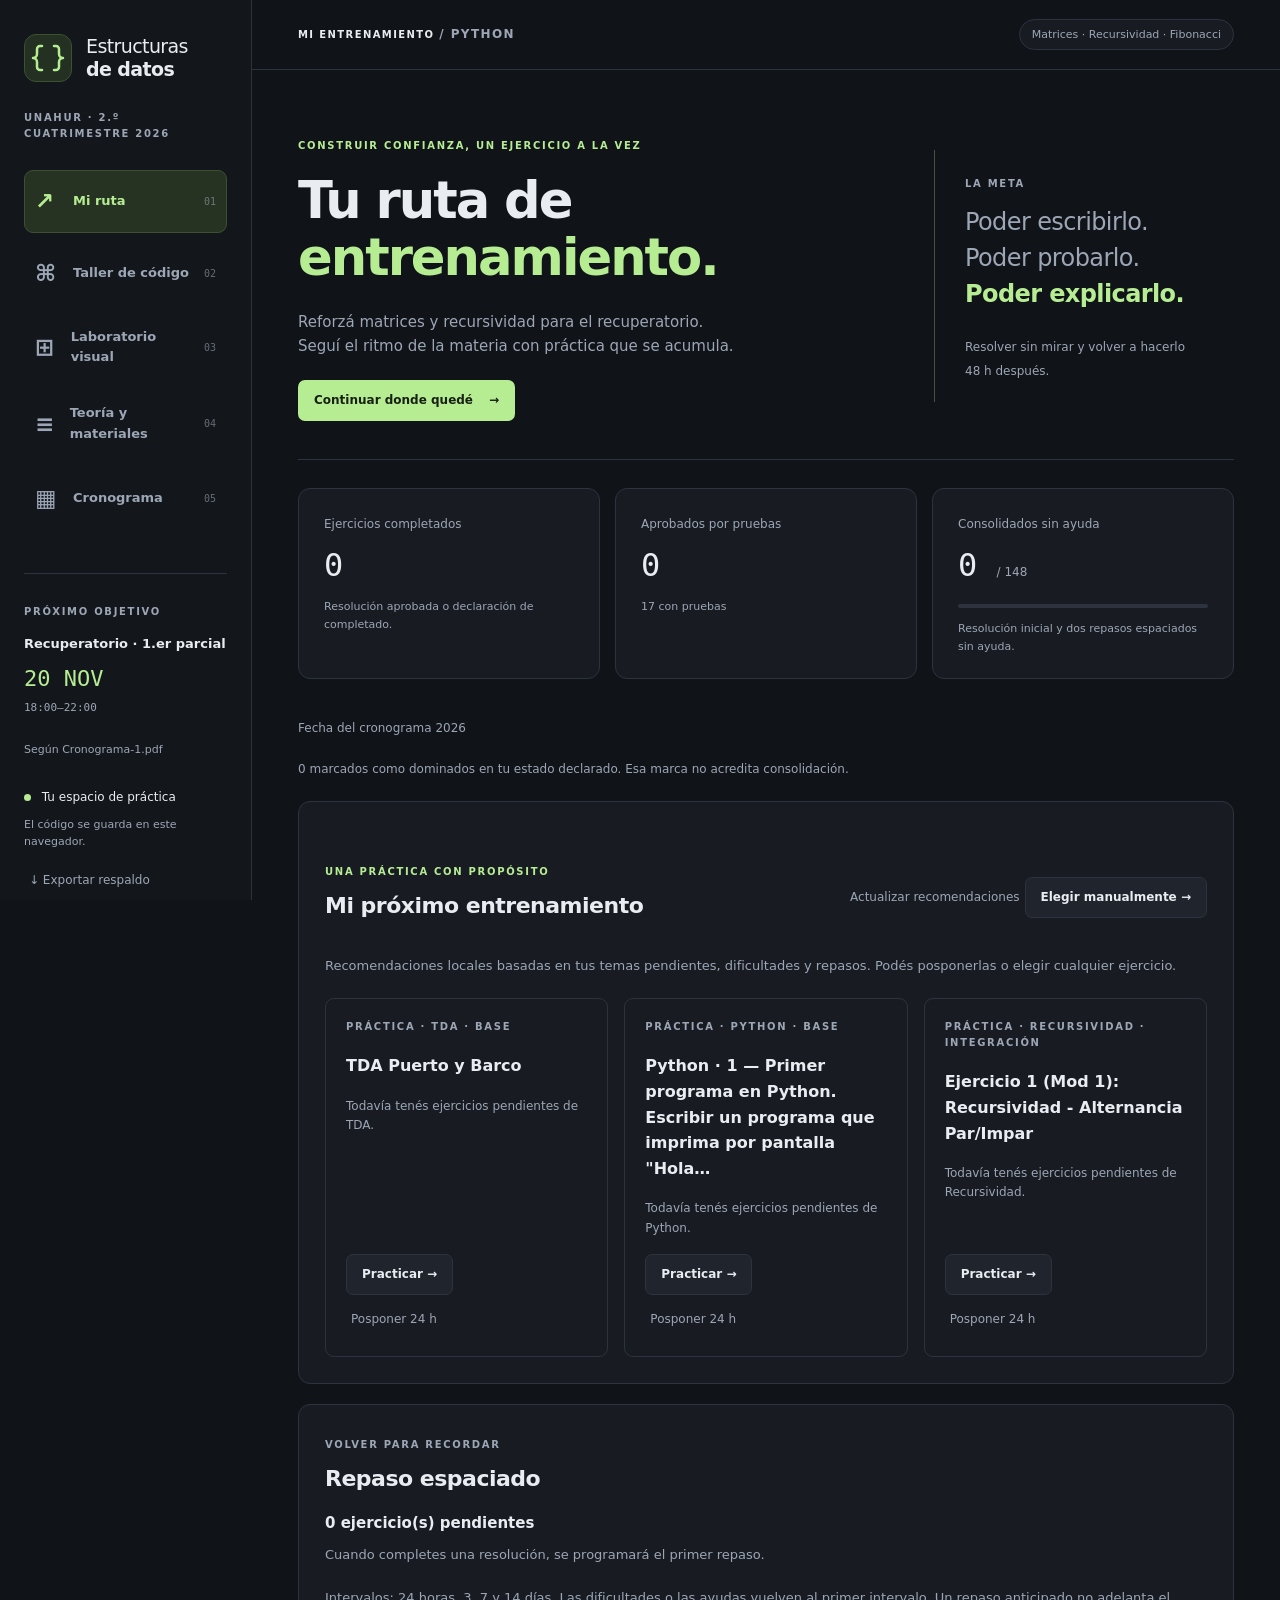
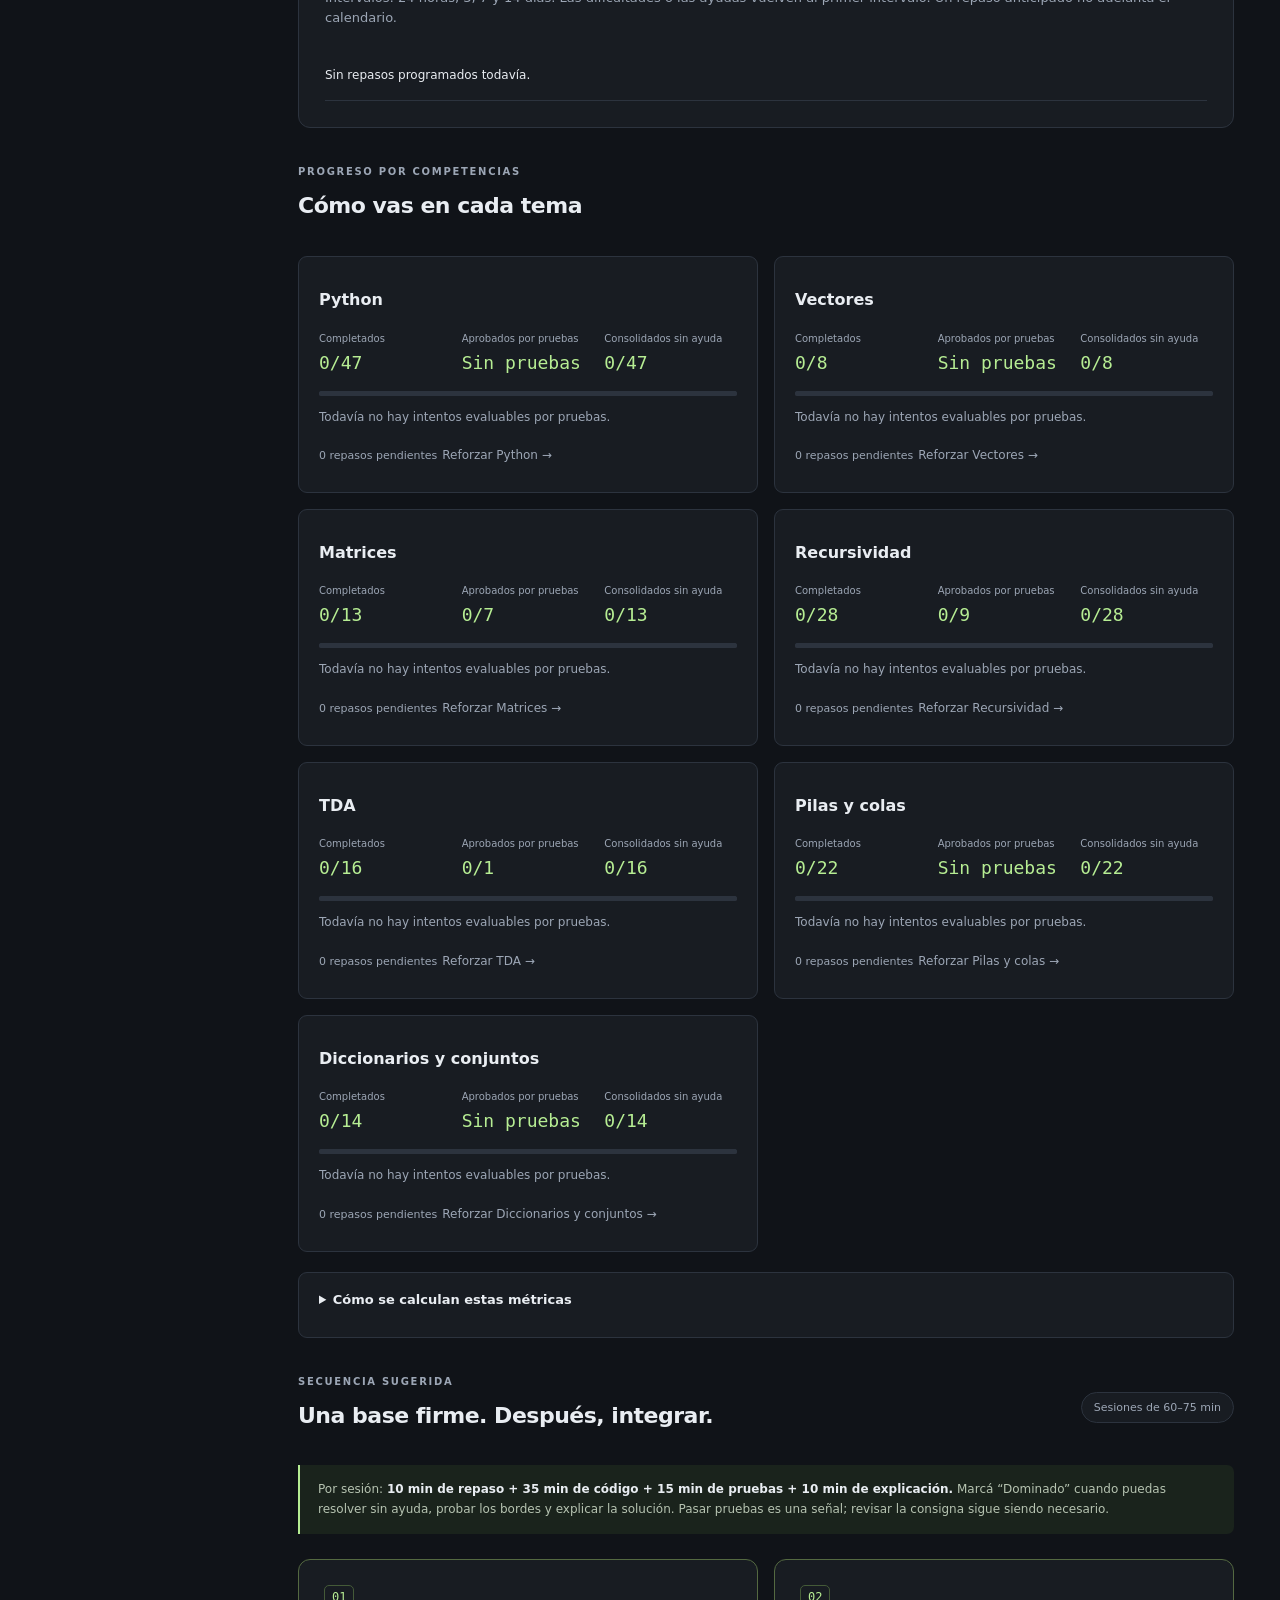
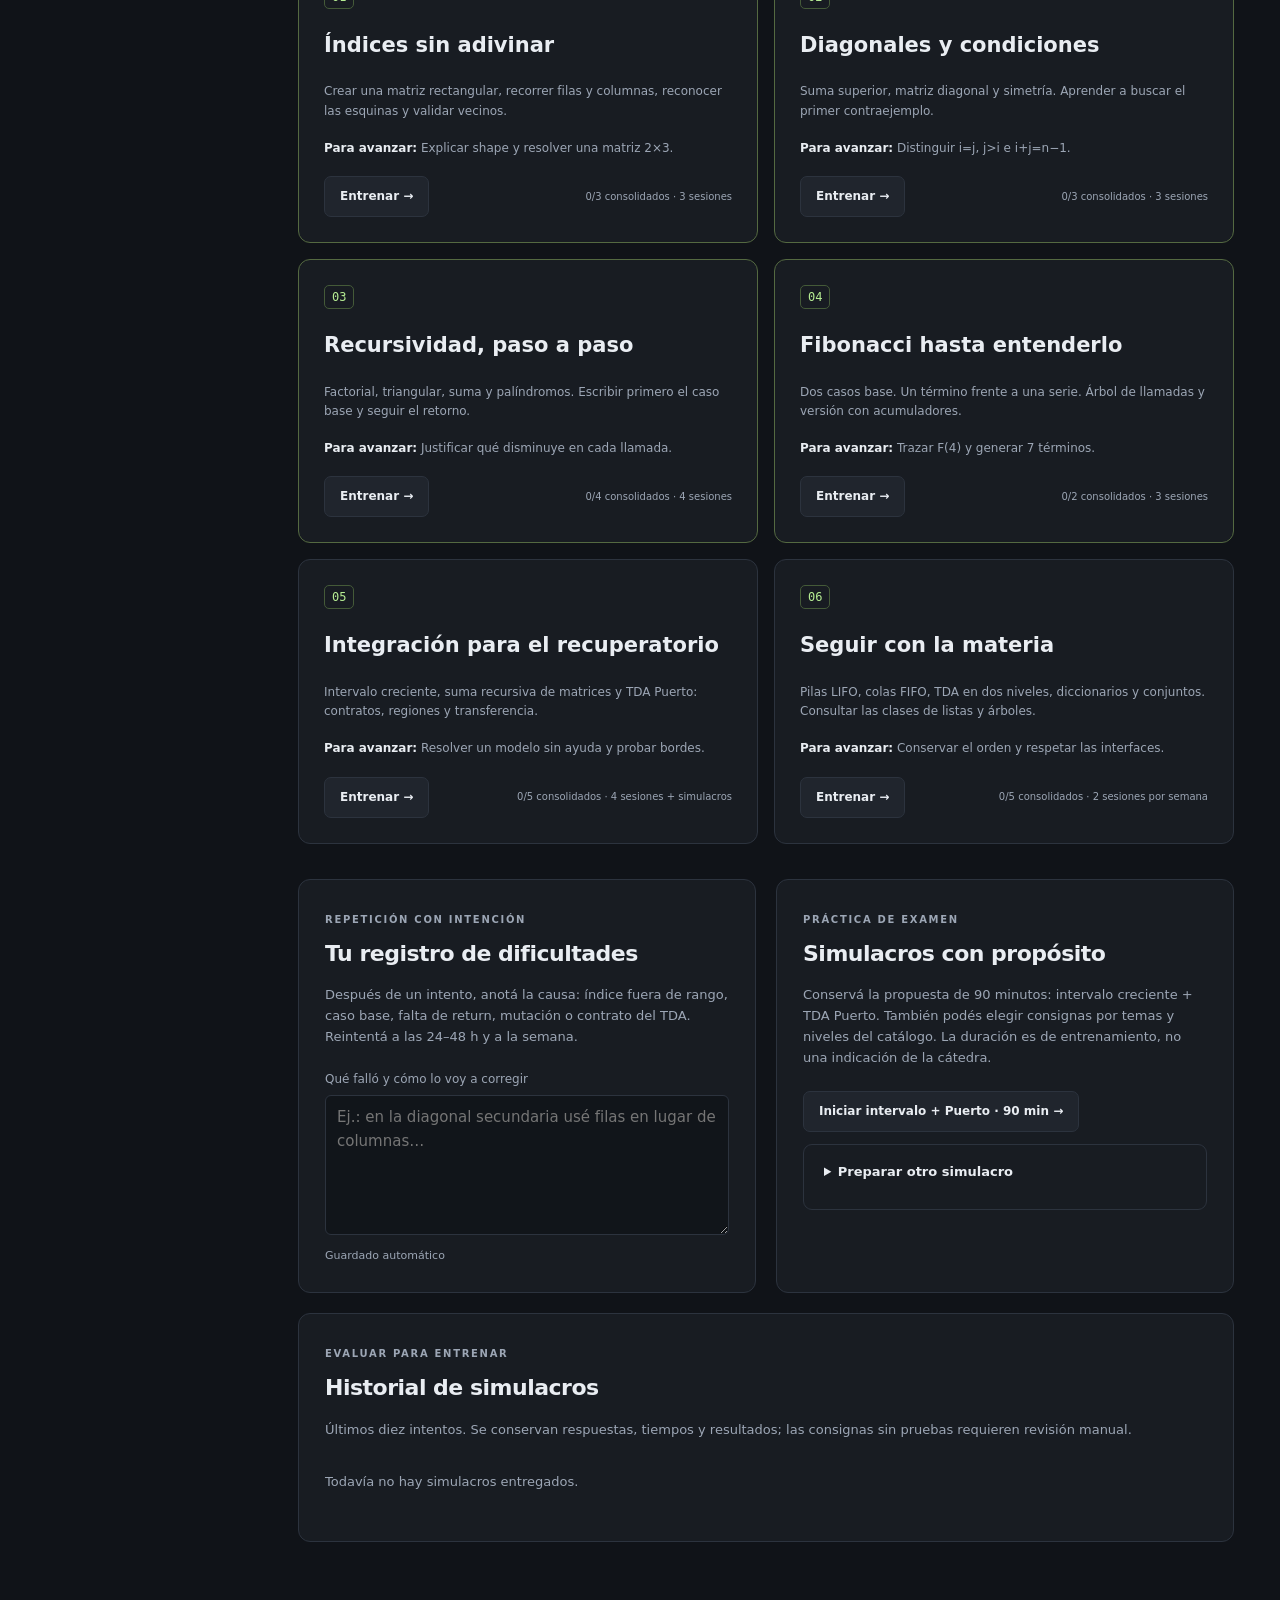
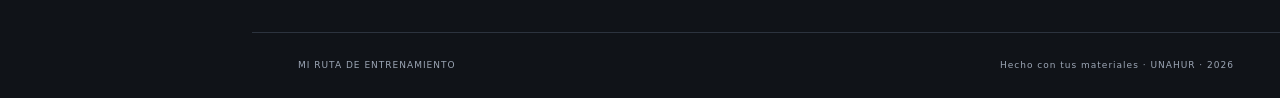
==== commit 930224c0: "Mejora entrenamiento, simulacros y laboratorio visual Implementa corrección por casos, diagnóstico l" ====
--- a/Guia primer parcial estructura de datos.html
+++ b/Guia primer parcial estructura de datos.html
@@ -5,7 +5,7 @@
 <meta name="color-scheme" content="dark"><title>Mi ruta de entrenamiento · Estructuras de datos</title>
 <link rel="icon" type="image/svg+xml" href="ruta-entrenamiento/logo.svg">
 <link rel="stylesheet" href="ruta-entrenamiento/estilos.css">
-<script defer src="ruta-entrenamiento/datos.js"></script><script defer src="ruta-entrenamiento/app.js"></script>
+<script defer src="ruta-entrenamiento/datos.js"></script><script defer src="ruta-entrenamiento/aprendizaje.js"></script><script defer src="ruta-entrenamiento/aprendizaje-vistas.js"></script><script defer src="ruta-entrenamiento/simulacros.js"></script><script defer src="ruta-entrenamiento/simulacros-vistas.js"></script><script defer src="ruta-entrenamiento/taller.js"></script><script defer src="ruta-entrenamiento/laboratorio.js"></script><script defer src="ruta-entrenamiento/laboratorio-vistas.js"></script><script defer src="ruta-entrenamiento/pedagogia.js"></script><script defer src="ruta-entrenamiento/evaluador.js"></script><script defer src="ruta-entrenamiento/runtime.js"></script><script defer src="ruta-entrenamiento/app.js"></script>
 </head>
 <body>
 <a class="skip" href="#main">Ir al contenido</a>
@@ -20,32 +20,93 @@
   <button data-view="cronograma"><span>▦</span> Cronograma <small>05</small></button>
  </nav>
  <div class="sidebar-goal"><span class="eyebrow">PRÓXIMO OBJETIVO</span><strong>Recuperatorio · 1.er parcial</strong><p>20 NOV <span>18:00–22:00</span></p><small>Según Cronograma-1.pdf</small></div>
- <div class="sidebar-bottom"><span class="dot"></span> Tu espacio de práctica<br><small>El código se guarda en este navegador.</small><button id="export-progress" class="text-button">↓ Exportar respaldo</button><label class="text-button">↑ Importar respaldo<input id="import-progress" type="file" accept="application/json,.json" hidden></label></div>
+ <div class="sidebar-bottom"><span class="dot"></span> Tu espacio de práctica<br><small>El código se guarda en este navegador.</small><button id="export-progress" class="text-button">↓ Exportar respaldo</button><button id="recover-progress" class="text-button" hidden>↓ Rescatar guardado anterior</button><button id="import-backup" class="text-button">↑ Importar respaldo</button><input id="import-progress" type="file" accept="application/json,.json" aria-label="Archivo de respaldo" hidden></div>
 </aside>
 <div class="page">
  <header class="topbar"><span>MI ENTRENAMIENTO <span class="muted">/ PYTHON</span></span><span class="chip">Matrices · Recursividad · Fibonacci</span></header>
- <main id="main">
+ <main id="main" tabindex="-1">
+  <section id="exam-banner" class="exam-banner" aria-label="Simulacro activo" hidden><div><span class="eyebrow">MODO EXAMEN</span><strong id="exam-live-label"></strong><p id="exam-live-status" role="status"></p></div><strong id="mock-time" aria-label="Tiempo restante" aria-live="off">90:00</strong><button id="resume-mock" class="secondary">Continuar simulacro</button><button id="stop-mock" class="danger">Entregar simulacro</button><div id="exam-active-items" class="exam-active-items"></div></section>
   <section id="view-ruta" class="view">
-   <div class="hero"><div><span class="eyebrow accent">CONSTRUIR CONFIANZA, UN EJERCICIO A LA VEZ</span><h1>Tu ruta de<br><span>entrenamiento.</span></h1><p>Reforzá matrices y recursividad para el recuperatorio.<br>Seguí el ritmo de la materia con práctica que se acumula.</p><button id="continue-route" class="primary">Continuar entrenamiento <span>→</span></button></div><div class="hero-note"><span class="eyebrow">LA META</span><p>Poder escribirlo.<br>Poder probarlo.<br><strong>Poder explicarlo.</strong></p><span class="muted">Resolver sin mirar y volver a hacerlo 48 h después.</span></div></div>
-   <div class="stats"><article><span>Ejercicios dominados</span><strong id="mastery-count">0 <small>/ 148</small></strong><div class="progress-track"><div id="mastery-bar"></div></div></article><article><span>Tu foco del recuperatorio</span><strong>3 <small>habilidades</small></strong><p>Índices · casos base · retornos</p></article><article><span>Fecha del recuperatorio</span><strong>20 <small>noviembre</small></strong><p id="countdown">Según el cronograma de la cátedra</p></article></div>
+   <div class="hero"><div><span class="eyebrow accent">CONSTRUIR CONFIANZA, UN EJERCICIO A LA VEZ</span><h1>Tu ruta de<br><span>entrenamiento.</span></h1><p>Reforzá matrices y recursividad para el recuperatorio.<br>Seguí el ritmo de la materia con práctica que se acumula.</p><button id="continue-route" class="primary">Continuar donde quedé <span>→</span></button></div><div class="hero-note"><span class="eyebrow">LA META</span><p>Poder escribirlo.<br>Poder probarlo.<br><strong>Poder explicarlo.</strong></p><span class="muted">Resolver sin mirar y volver a hacerlo 48 h después.</span></div></div>
+   <div class="stats">
+    <article><span>Ejercicios completados</span><strong id="completed-count">0</strong><p>Resolución aprobada o declaración de completado.</p></article>
+    <article><span>Aprobados por pruebas</span><strong id="approved-count">0</strong><p id="approved-total">17 con pruebas</p></article>
+    <article><span>Consolidados sin ayuda</span><strong id="mastery-count">0 <small>/ 148</small></strong><div class="progress-track"><div id="mastery-bar"></div></div><p>Resolución inicial y dos repasos espaciados sin ayuda.</p></article>
+   </div>
+   <p id="countdown" class="muted">Según el cronograma de la cátedra</p>
+   <p id="declared-mastery" class="muted"></p>
+   <section class="panel" aria-labelledby="training-heading"><div class="section-heading"><div><span class="eyebrow accent">UNA PRÁCTICA CON PROPÓSITO</span><h2 id="training-heading">Mi próximo entrenamiento</h2></div><div><button id="refresh-training" class="text-button">Actualizar recomendaciones</button><button id="choose-training" class="secondary">Elegir manualmente →</button></div></div><p>Recomendaciones locales basadas en tus temas pendientes, dificultades y repasos. Podés posponerlas o elegir cualquier ejercicio.</p><div id="training-recommendations" class="training-grid"></div></section>
+   <section class="panel" aria-labelledby="review-heading"><span class="eyebrow">VOLVER PARA RECORDAR</span><h2 id="review-heading">Repaso espaciado</h2><strong id="review-count" role="status" aria-live="polite">0 ejercicios pendientes</strong><p id="next-review"></p><p class="muted">Intervalos: 24 horas, 3, 7 y 14 días. Las dificultades o las ayudas vuelven al primer intervalo. Un repaso anticipado no adelanta el calendario.</p><ul id="review-list" class="review-list"></ul></section>
+   <section aria-labelledby="competencies-heading"><div class="section-heading"><div><span class="eyebrow">PROGRESO POR COMPETENCIAS</span><h2 id="competencies-heading">Cómo vas en cada tema</h2></div></div><div id="competency-grid" class="competency-grid"></div><details><summary>Cómo se calculan estas métricas</summary><div class="prose"><p>Completados: ejercicios con una resolución aprobada o marcados como completados, sobre el total del tema. Aprobados por pruebas: ejercicios que aprobaron todos sus casos alguna vez, sobre los que tienen pruebas incluidas. En temas sin pruebas se indica esa falta de cobertura.</p><p>Consolidados sin ayuda: resolución inicial y dos repasos desde la plantilla, aprobados a partir de sus fechas sin pistas ni referencias. Los repasos exigen trabajo en el editor; reejecutar el borrador principal no avanza el calendario. En ejercicios sin pruebas, esta evidencia corresponde a autoevaluaciones declaradas.</p><p>Rendimiento: intentos aprobados mediante pruebas ÷ intentos evaluables mediante pruebas × 100. Se consideran los últimos 30 registros por ejercicio; se excluyen ejecución libre, autoevaluaciones, cancelaciones y fallos de carga. Los errores frecuentes cuentan intentos, no cada caso fallido. Estas métricas orientan el estudio y no califican un examen.</p></div></details></section>
    <div class="section-heading"><div><span class="eyebrow">SECUENCIA SUGERIDA</span><h2>Una base firme. Después, integrar.</h2></div><span class="chip">Sesiones de 60–75 min</span></div>
    <div class="notice">Por sesión: <strong>10 min de repaso + 35 min de código + 15 min de pruebas + 10 min de explicación.</strong> Marcá “Dominado” cuando puedas resolver sin ayuda, probar los bordes y explicar la solución. Pasar pruebas es una señal; revisar la consigna sigue siendo necesario.</div>
    <div id="route-cards" class="route-grid"></div>
-   <div class="two-columns"><article class="panel"><span class="eyebrow">REPETICIÓN CON INTENCIÓN</span><h2>Tu registro de dificultades</h2><p>Después de un intento, anotá la causa: índice fuera de rango, caso base, falta de return, mutación o contrato del TDA. Reintentá a las 24–48 h y a la semana.</p><label for="learning-log">Qué falló y cómo lo voy a corregir</label><textarea id="learning-log" rows="5" placeholder="Ej.: en la diagonal secundaria usé filas en lugar de columnas…"></textarea><small id="log-save">Guardado automático</small></article><article class="panel"><span class="eyebrow">PRÁCTICA DE EXAMEN</span><h2>Dos ejercicios, sin ayuda</h2><p>Simulacro sugerido de 90 minutos: intervalo creciente + TDA Puerto. Ocultá pistas y soluciones, dejá 15 minutos para probar. El cronograma ubica el segundo parcial el 16/11: prepará el recuperatorio con anticipación.</p><button id="start-mock" class="secondary">Abrir simulacro →</button><div id="mock-control" hidden><strong id="mock-time">90:00</strong><button id="stop-mock" class="text-button">Terminar simulacro</button><p>El tiempo se conserva al cambiar de sección. El simulacro no califica automáticamente.</p></div></article></div>
+   <div class="two-columns"><article class="panel"><span class="eyebrow">REPETICIÓN CON INTENCIÓN</span><h2>Tu registro de dificultades</h2><p>Después de un intento, anotá la causa: índice fuera de rango, caso base, falta de return, mutación o contrato del TDA. Reintentá a las 24–48 h y a la semana.</p><label for="learning-log">Qué falló y cómo lo voy a corregir</label><textarea id="learning-log" rows="5" placeholder="Ej.: en la diagonal secundaria usé filas en lugar de columnas…"></textarea><small id="log-save">Guardado automático</small></article><article class="panel"><span class="eyebrow">PRÁCTICA DE EXAMEN</span><h2>Simulacros con propósito</h2><p>Conservá la propuesta de 90 minutos: intervalo creciente + TDA Puerto. También podés elegir consignas por temas y niveles del catálogo. La duración es de entrenamiento, no una indicación de la cátedra.</p><button id="start-mock" class="secondary">Iniciar intervalo + Puerto · 90 min →</button><div id="mock-control" hidden><p>Hay un intento activo. El temporizador continúa al cambiar de sección; el código se guarda por separado de la práctica.</p></div><details><summary>Preparar otro simulacro</summary><fieldset id="exam-builder"><legend>Elegí de 1 a 6 ejercicios</legend><div class="lab-controls"><label for="exam-topic">Tema<select id="exam-topic"></select></label><label for="exam-level">Nivel del catálogo<select id="exam-level"></select></label></div><p class="muted">Base, Práctica, Integración y Refuerzo son etiquetas existentes; no una dificultad calibrada. Podés combinar temas seleccionando ejercicios antes de cambiar el filtro.</p><label for="exam-minutes">Duración en minutos<input id="exam-minutes" type="number" min="5" max="180" value="90"></label><button id="suggest-exam" class="text-button">Sugerir dos ejercicios con estos filtros</button><p id="exam-selection-count" role="status"></p><div id="exam-choices" class="exam-choices"></div><button id="start-custom-mock" class="secondary" disabled>Iniciar selección →</button></fieldset></details></article></div>
+   <section id="exam-history" class="panel" aria-labelledby="exam-history-heading"><span class="eyebrow">EVALUAR PARA ENTRENAR</span><h2 id="exam-history-heading">Historial de simulacros</h2><p>Últimos diez intentos. Se conservan respuestas, tiempos y resultados; las consignas sin pruebas requieren revisión manual.</p><div id="exam-history-list"></div></section>
+   <section id="exam-results" class="panel prose" aria-label="Resultado del simulacro" hidden><h2 id="exam-result-title"></h2><p id="exam-result-summary" role="status"></p><p id="exam-result-coverage"></p><p id="exam-result-time"></p><p class="muted">Este resultado cubre las pruebas disponibles. No es una nota académica ni verifica todas las restricciones de la consigna. El tiempo por ejercicio se registra mientras el Taller está visible y la ventana tiene foco; el tiempo de Python es una medición distinta.</p><button id="retry-exam-grading" class="secondary" hidden>Reintentar corrección de las mismas respuestas</button><div class="table-wrap"><table><thead><tr><th>Ejercicio</th><th>Resultado</th><th>Tiempo registrado</th></tr></thead><tbody id="exam-result-rows"></tbody></table></div><h3>Fortalezas y aspectos a reforzar</h3><div id="exam-strengths"></div><h3>Práctica posterior</h3><div id="exam-recommendations" class="training-grid"></div><h3>Respuestas y pruebas del intento</h3><div id="exam-result-details"></div></section>
   </section>
   <section id="view-practica" class="view" hidden>
    <div class="section-heading"><div><span class="eyebrow accent">PENSÁ · ESCRIBÍ · PROBÁ</span><h1>Taller de código</h1><p>Una consigna y un archivo Python por ejercicio.</p></div><span id="exercise-count" class="chip"></span></div>
-   <div class="workspace"><aside class="exercise-browser"><label for="exercise-search">Buscar una consigna</label><input id="exercise-search" type="search" placeholder="Fibonacci, matriz, puerto…"><label for="topic-filter">Tema</label><select id="topic-filter"><option value="all">Todos los temas</option><option value="python">Python</option><option value="vector">Vectores</option><option value="matriz">Matrices</option><option value="recursividad">Recursividad</option><option value="tda">TDA</option><option value="pila-cola">Pilas y colas</option><option value="diccionario">Diccionarios y conjuntos</option></select><label for="scope-filter">Objetivo</label><select id="scope-filter"><option value="all">Toda la materia</option><option value="recuperatorio">Recuperatorio del primer parcial</option><option value="materia">Continuidad de la materia</option><option value="mock">Simulacro: intervalo + Puerto</option></select><label for="status-filter">Estado</label><select id="status-filter"><option value="all">Todos los estados</option><option value="pending">Por empezar</option><option value="practicing">Practicando</option><option value="review">Repasar</option><option value="mastered">Dominado</option></select><p id="list-count" class="muted"></p><div id="exercise-list" class="exercise-list"></div></aside>
-   <div id="exercise-detail" class="exercise-detail"><article class="panel statement-panel"><div class="exercise-meta"><span id="exercise-origin" class="eyebrow accent"></span><label>Mi estado <select id="exercise-status"><option value="pending">Por empezar</option><option value="practicing">Practicando</option><option value="review">Repasar</option><option value="mastered">Dominado</option></select></label></div><h2 id="exercise-title"></h2><p id="exercise-source" class="muted"></p><div id="exercise-statement" class="prose"></div><div class="help-actions"><button id="hint-button" class="secondary">Ver pista</button><button id="solution-button" class="secondary">Ver solución explicada</button><button id="notebook-button" class="text-button" hidden>Ver código del notebook</button></div><div id="help-panel" class="help-panel prose" hidden></div></article>
-   <section class="ide" aria-label="Editor de Python"><div class="ide-tab"><span class="python-mark">Py</span><span id="editor-filename">ejercicio.py</span><small id="save-status" role="status">Guardado</small><button id="download-code" class="text-button">↓ .py</button></div><div class="editor-toolbar"><button id="run-code" class="primary">▶ Ejecutar</button><button id="test-code" class="secondary">✓ Probar casos</button><button id="stop-code" class="danger" disabled>■ Detener</button><button id="load-helpers" class="secondary" hidden>Incorporar TDA auxiliares</button><button id="reset-code" class="text-button">Restablecer plantilla</button><span id="runtime-status" class="muted">Python listo para cargar</span></div><div class="code-area"><pre id="line-numbers" aria-hidden="true">1</pre><div class="code-layer"><pre id="code-highlight" aria-hidden="true"><code></code></pre><textarea id="code-editor" spellcheck="false" autocapitalize="off" autocomplete="off" autocorrect="off" aria-label="Código Python del ejercicio" wrap="off"></textarea></div></div><div class="editor-footer"><span id="cursor-position">Ln 1, Col 1</span><span>Python · 4 espacios · Ctrl/⌘ + Enter: ejecutar · Esc: salir del editor</span></div><div class="console-header"><strong>CONSOLA</strong><button id="clear-console" class="text-button">Limpiar</button></div><pre id="console-output" role="log" aria-live="polite">Escribí tu solución. Agregá print(...) para ver resultados.</pre><label class="stdin-label" for="stdin-input">Entradas para input() · una respuesta por línea</label><textarea id="stdin-input" rows="2" placeholder="7&#10;otra respuesta"></textarea><small class="runtime-note">La primera ejecución descarga Python desde internet. El editor, las consignas y el guardado funcionan sin conexión. Los programas corren en una tarea separada que podés detener. La salida de gráficos no se muestra en esta consola.</small></section>
+   <div class="workshop-controls" aria-label="Navegación y distribución del Taller">
+    <button id="previous-exercise" class="secondary">← Ejercicio anterior</button><button id="next-exercise" class="secondary">Ejercicio siguiente →</button><span id="exercise-position" role="status"></span>
+    <button id="jump-editor" class="secondary">Ir al editor ↓</button><button id="toggle-catalog" class="text-button" aria-controls="exercise-browser" aria-expanded="true">Ocultar catálogo</button>
+    <label for="workshop-layout">Distribución<select id="workshop-layout"><option value="stacked">Consigna arriba del editor</option><option value="split">Consigna junto al editor (pantalla amplia)</option></select></label>
+   </div><div id="workshop-workspace" class="workspace"><aside id="exercise-browser" class="exercise-browser"><div class="filter-field"><label for="exercise-search">Buscar una consigna</label><input id="exercise-search" type="search" placeholder="Fibonacci, matriz, puerto…"></div><div class="filter-field"><label for="topic-filter">Tema</label><select id="topic-filter"><option value="all">Todos los temas</option><option value="python">Python</option><option value="vector">Vectores</option><option value="matriz">Matrices</option><option value="recursividad">Recursividad</option><option value="tda">TDA</option><option value="pila-cola">Pilas y colas</option><option value="diccionario">Diccionarios y conjuntos</option></select></div><div class="filter-field"><label for="scope-filter">Objetivo</label><select id="scope-filter"><option value="all">Toda la materia</option><option value="recuperatorio">Recuperatorio del primer parcial</option><option value="materia">Continuidad de la materia</option><option value="mock">Ejercicios del simulacro</option></select></div><div class="filter-field"><label for="status-filter">Estado</label><select id="status-filter"><option value="all">Todos los estados</option><option value="pending">Por empezar</option><option value="practicing">Practicando</option><option value="review">Repasar</option><option value="mastered">Dominado (declarado)</option></select></div><div class="filter-field"><label for="level-filter">Nivel del catálogo</label><select id="level-filter"><option value="all">Todos los niveles</option><option value="Base">Base</option><option value="Práctica">Práctica</option><option value="Integración">Integración</option><option value="Refuerzo">Refuerzo</option></select></div><div class="filter-field"><label for="tests-filter">Pruebas disponibles</label><select id="tests-filter"><option value="all">Todas las consignas</option><option value="yes">Con pruebas incluidas</option><option value="no">Sin pruebas incluidas</option></select></div><button id="clear-filters" class="text-button">Limpiar filtros</button><p id="list-count" class="muted"></p><div id="exercise-list" class="exercise-list"></div></aside>
+   <div id="exercise-detail" class="exercise-detail"><article class="panel statement-panel"><div class="exercise-meta"><span id="exercise-origin" class="eyebrow accent"></span><label>Mi estado declarado <select id="exercise-status"><option value="pending">Por empezar</option><option value="practicing">Practicando</option><option value="review">Repasar</option><option value="mastered">Dominado (declarado)</option></select></label></div><h2 id="exercise-title" tabindex="-1"></h2><p id="exercise-source" class="muted"></p><div id="exercise-statement" class="prose"></div><section id="exercise-learning-panel" class="exercise-learning" aria-label="Progreso de este ejercicio"><p id="learning-state" role="status"></p><label class="checkbox-label"><input id="exercise-completed" type="checkbox"> Lo doy por completado</label><div class="help-actions"><button id="start-review" class="secondary">Iniciar repaso sin borrador</button><button id="return-draft" class="text-button" hidden>Volver al borrador principal</button></div><p id="review-session" class="notice" hidden></p><div id="self-assessment" hidden><p class="muted">Esta consigna no tiene pruebas incluidas. Registrá una autoevaluación después de revisar el contrato y tus propios casos; no se cuenta como aprobación automática.</p><label for="self-result">Resultado de mi revisión</label><select id="self-result"><option value="">Elegir resultado…</option><option value="independent">Lo resolví sin ayuda</option><option value="helped">Lo resolví con ayuda</option><option value="retry">Necesito volver a intentarlo</option></select><button id="register-self-result" class="secondary">Registrar autoevaluación</button></div><details><summary>Historial de intentos de este ejercicio</summary><p class="muted">Últimos 30 registros. La ejecución libre no evalúa el contrato.</p><div class="table-wrap"><table><thead><tr><th>Fecha</th><th>Tipo</th><th>Resultado</th><th>Ayudas</th><th>Tiempo Python</th></tr></thead><tbody id="attempt-history"></tbody></table></div></details></section><div class="help-actions"><button id="hint-button" class="secondary">Ver pista</button><button id="solution-button" class="secondary">Ver solución explicada</button><button id="notebook-button" class="text-button" hidden>Ver código del notebook</button></div><small id="hint-usage" role="status"></small><button id="fresh-attempt" class="text-button">Comenzar intento sin ayuda</button><section id="hints-panel" class="help-panel prose" aria-label="Pistas progresivas" hidden><div id="hints-content"></div><button id="next-hint" class="secondary">Abrir siguiente nivel</button><button id="hide-hints" class="text-button">Ocultar pistas</button><button id="original-hint" class="text-button" hidden>Consultar pista anterior (puede contener código)</button><p id="original-hint-content" hidden></p></section><button id="hide-help" class="text-button" hidden>Ocultar referencia</button><div id="help-panel" class="help-panel prose" hidden></div><details id="notebook-examples" hidden><summary>Ejemplos originales del práctico</summary><p class="muted">Código y comentarios del notebook para consultar mientras escribís.</p><div id="notebook-examples-content" class="prose"></div></details></article>
+   <section class="ide" aria-label="Editor de Python"><div class="ide-tab"><span class="python-mark">Py</span><span id="editor-filename">ejercicio.py</span><small id="save-status" role="status">Guardado</small><button id="download-code" class="text-button">↓ .py</button></div><div class="editor-toolbar"><button id="run-code" class="primary">▶ Ejecutar</button><button id="test-code" class="secondary">✓ Probar casos</button><button id="stop-code" class="danger" disabled>■ Detener</button><button id="load-helpers" class="secondary" hidden>Incorporar TDA auxiliares</button><button id="add-notebook-code" class="secondary" hidden>Agregar código original</button><button id="reset-code" class="text-button">Restablecer código inicial</button><span id="runtime-status" class="muted">Python listo para cargar</span></div><div class="code-area"><pre id="line-numbers" aria-hidden="true">1</pre><div class="code-layer"><pre id="code-highlight" aria-hidden="true"><code></code></pre><textarea id="code-editor" spellcheck="false" autocapitalize="off" autocomplete="off" autocorrect="off" aria-label="Código Python del ejercicio" aria-describedby="editor-shortcuts" wrap="off"></textarea></div></div><div class="editor-footer"><span id="cursor-position">Ln 1, Col 1</span><span id="editor-shortcuts">Python · 4 espacios · Ctrl/⌘ + Enter: ejecutar · Ctrl/⌘ + Shift + Enter: probar casos · Esc y Tab: salir del editor</span></div><div class="console-header"><strong>CONSOLA</strong><button id="clear-console" class="text-button">Limpiar</button></div><pre id="console-output" role="log" aria-live="polite">Escribí tu solución. Agregá print(...) para ver resultados.</pre><section id="test-results" class="test-results" aria-label="Resultados de la ejecución" hidden><p id="test-summary" role="status" aria-live="polite"></p><small id="execution-time"></small><p id="result-guidance"></p><p id="report-stale" class="notice" hidden>El código o las entradas cambiaron después de esta ejecución. Estos resultados y el diagnóstico corresponden a la versión ejecutada.</p><div id="test-cases"></div></section><div class="diagnosis-actions"><button id="explain-error" class="secondary" disabled>Explicame mi error</button></div><section id="diagnosis-panel" class="help-panel prose" aria-label="Diagnóstico local" hidden><h3>Qué podés revisar</h3><p class="muted">Orientación basada en reglas locales; las causas sugeridas no son certezas.</p><div id="diagnosis-content"></div><button id="hide-diagnosis" class="text-button">Ocultar diagnóstico</button></section><label class="stdin-label" for="stdin-input">Entradas para input() · una respuesta por línea</label><textarea id="stdin-input" rows="2" placeholder="7&#10;otra respuesta"></textarea><small class="runtime-note">La primera ejecución descarga Python desde internet. El editor, las consignas y el guardado funcionan sin conexión. Los programas corren en una tarea separada que podés detener. La salida de gráficos no se muestra en esta consola.</small></section>
    <article class="panel notes-panel"><label for="exercise-notes">Mi razonamiento y mis casos de prueba</label><textarea id="exercise-notes" rows="3" placeholder="Qué recibe / qué devuelve / caso mínimo / qué reduce / resultado esperado…"></textarea><small>Guardado junto al ejercicio. No se comparte con otras personas.</small></article></div></div>
   </section>
-  <section id="view-laboratorio" class="view" hidden><span class="eyebrow accent">VER PARA ENTENDER</span><h1>Laboratorio visual</h1><p>Experimentá con los índices y seguí los retornos antes de escribir código.</p><div class="two-columns labs"><article class="panel"><h2>El mapa de una matriz</h2><p>Hacé clic en una celda. Recordá: primero fila, después columna.</p><div class="lab-controls"><label>Forma<select id="matrix-shape"><option value="3,4">3 × 4 · rectangular</option><option value="3,3">3 × 3 · cuadrada</option><option value="1,1">1 × 1 · mínima</option></select></label><label>Región<select id="matrix-mode"><option value="all">Todas las celdas</option><option value="principal">Diagonal principal</option><option value="secondary">Diagonal secundaria</option><option value="upper">Triángulo superior</option><option value="neighbors">Vecinos ortogonales</option></select></label></div><div id="matrix-grid" class="matrix-grid"></div><p id="matrix-explanation" class="notice"></p><pre id="matrix-code"></pre><button id="matrix-practice" class="text-button">Practicar matrices →</button></article><article class="panel"><h2>Fibonacci: llamadas y retornos</h2><p>F(0)=0, F(1)=1. Para n≥2, F(n)=F(n−1)+F(n−2).</p><label for="fib-n">Índice n: <strong id="fib-n-label">4</strong></label><input id="fib-n" type="range" min="0" max="7" value="4"><div id="fib-values" class="fib-values"></div><div class="lab-controls"><button id="fib-prev" class="secondary">← Anterior</button><button id="fib-next" class="primary">Siguiente paso →</button><button id="fib-reset" class="text-button">Reiniciar</button></div><p id="fib-summary" class="notice"></p><div id="fib-trace" class="trace" aria-live="polite"></div><p class="muted">Una llamada espera a sus hijos antes de retornar. La versión ingenua repite subproblemas: tiempo exponencial y profundidad O(n). Los acumuladores reducen el trabajo a O(n); Python conserva las llamadas en la pila.</p><button id="fib-practice" class="text-button">Practicar Fibonacci →</button></article></div><article class="panel"><h2>Recursividad: bajar y volver</h2><p>Una llamada devuelve un resultado, no solo ejecuta la siguiente. Seguí la suma de [2, 3, 4].</p><div class="lab-controls"><button id="sum-next" class="primary">Siguiente paso →</button><button id="sum-reset" class="text-button">Reiniciar</button></div><div id="sum-trace" class="trace"></div><pre>def suma_recursiva(v):
+  <section id="view-laboratorio" class="view" hidden>
+   <span class="eyebrow accent">VER PARA ENTENDER</span><h1>Laboratorio visual</h1>
+   <p class="notice">Simulaciones controladas con datos pequeños. No ejecutan ni representan una traza de tu código Python. Podés avanzar, retroceder y comparar con tus pruebas en el Taller.</p>
+   <div class="two-columns labs">
+    <article class="panel"><h2>Matrices: índices y recorridos</h2><p>Primero fila, después columna. Los índices empiezan en cero.</p>
+     <div class="lab-controls"><label for="matrix-shape">Forma<select id="matrix-shape"><option value="3,4">3 × 4 · rectangular</option><option value="3,3">3 × 3 · cuadrada</option><option value="1,1">1 × 1 · mínima</option><option value="0,3">0 × 3 · vacía</option></select></label>
+      <label for="matrix-mode">Región<select id="matrix-mode"><option value="all">Todas las celdas</option><option value="principal">Diagonal principal</option><option value="secondary">Diagonal secundaria</option><option value="upper">Triángulo superior</option><option value="neighbors">Vecinos ortogonales</option></select></label>
+      <label for="matrix-order">Orden<select id="matrix-order"><option value="rows">Por filas</option><option value="columns">Por columnas</option></select></label></div>
+     <p id="matrix-keyboard" class="muted">Tab entra a la matriz; flechas cambian la celda de referencia. Inicio/Fin van a los extremos de la fila; Ctrl + Inicio/Fin, a los de la matriz. Cambiar celda, región u orden reinicia el recorrido. ✓ indica visitada; el borde punteado marca el paso actual.</p>
+     <div id="matrix-grid" class="matrix-grid" role="group" aria-label="Celdas de la matriz" aria-describedby="matrix-keyboard"></div>
+     <div class="lab-controls"><button id="matrix-prev" class="secondary">← Anterior</button><button id="matrix-next" class="primary">Siguiente celda →</button><button id="matrix-reset" class="text-button">Reiniciar recorrido</button></div>
+     <p id="matrix-progress" role="status"></p><p id="matrix-explanation" class="notice"></p><details><summary>Ejemplo del recorrido en Python</summary><pre id="matrix-code"></pre></details><button id="matrix-practice" class="text-button">Practicar matrices →</button>
+    </article>
+    <article class="panel"><h2>Recursividad: llamadas y retornos</h2>
+     <label for="recursion-kind">Simulación<select id="recursion-kind"><option value="fibonacci">Fibonacci</option><option value="factorial">Factorial</option></select></label><p id="recursion-contract"></p>
+     <label for="fib-n">Índice n: <strong id="fib-n-label">4</strong></label><input id="fib-n" type="range" min="0" max="7" value="4"><div id="fib-values" class="fib-values"></div>
+     <div class="lab-controls"><button id="fib-prev" class="secondary">← Anterior</button><button id="fib-next" class="primary">Siguiente paso →</button><button id="fib-reset" class="text-button">Reiniciar</button></div>
+     <p id="fib-summary" class="notice" role="status"></p><h3>Pila de llamadas · cima arriba</h3><div id="fib-stack" class="call-stack"></div><details><summary>Eventos hasta el paso actual</summary><div id="fib-trace" class="trace"></div></details>
+     <p class="muted">Una llamada espera a sus hijos antes de retornar. Fibonacci ingenuo tiene tiempo exponencial y profundidad O(n); factorial tiene tiempo y profundidad O(n). Python conserva las llamadas en la pila.</p><button id="fib-practice" class="text-button">Practicar Fibonacci →</button>
+    </article>
+   </div>
+   <article class="panel"><h2>Suma recursiva: bajar y volver</h2><p>Una llamada devuelve un resultado. La suma del vector vacío es 0.</p>
+    <label for="sum-input">Hasta ocho enteros separados por comas (−1000 a 1000). Vacío para el caso base.</label><input id="sum-input" value="2, 3, 4" aria-describedby="sum-error"><button id="sum-apply" class="secondary">Aplicar vector</button><p id="sum-error" role="status"></p>
+    <div class="lab-controls"><button id="sum-prev" class="secondary">← Anterior</button><button id="sum-next" class="primary">Siguiente paso →</button><button id="sum-reset" class="text-button">Reiniciar</button></div>
+    <p id="sum-summary" class="notice" role="status"></p><h3>Pila de llamadas · cima arriba</h3><div id="sum-stack" class="call-stack"></div><details><summary>Eventos hasta el paso actual</summary><div id="sum-trace" class="trace"></div></details><details><summary>Ejemplo en Python</summary><pre>def suma_recursiva(v):
     if len(v) == 0:
         return 0
-    return v[0] + suma_recursiva(v[1:])</pre></article></section>
-  <section id="view-teoria" class="view" hidden><span class="eyebrow accent">TUS FUENTES, EN UN MISMO LUGAR</span><h1>Teoría y materiales</h1><p>Apuntes de la guía original, nuevos conceptos y archivos de cátedra. Cada práctico conserva sus consignas.</p><div id="new-theory" class="theory-grid"></div><div class="section-heading"><h2>Teoría y método de la guía original</h2><span class="chip">Contenido conservado</span></div><div id="original-theory"></div><h2>Biblioteca de la materia</h2><p>Los PDFs y documentos tienen una lectura de texto integrada. Los notebooks incluyen el contexto y los ejemplos del archivo; también podés abrir o descargar el original.</p><div id="materials" class="materials"></div></section>
-  <section id="view-cronograma" class="view" hidden><span class="eyebrow accent">EL CALENDARIO DE LA MATERIA</span><h1>Entrenar con tiempo</h1><p>Fechas tomadas de <a href="Cronograma-1.pdf" target="_blank" rel="noopener">Cronograma-1.pdf ↗</a>. Horario: lunes y viernes, de 18:00 a 22:00.</p><div class="milestones"><article class="panel"><span>Segundo parcial</span><strong>16 NOV</strong><small>Lunes · repaso general el 13/11</small></article><article class="panel featured"><span>Recuperatorio del primer parcial</span><strong>20 NOV</strong><small>Viernes · tu objetivo de recuperación</small></article><article class="panel"><span>Recuperatorio del segundo parcial</span><strong>27 NOV</strong><small>Viernes</small></article></div><h2>Plan sugerido para llegar al 20/11</h2><p>Este plan es una propuesta de entrenamiento. Las clases y evaluaciones de la tabla siguiente son las del cronograma oficial.</p><div id="weekly-plan" class="weekly-plan"></div><h2>Cronograma completo</h2><div class="table-wrap"><table><thead><tr><th>Semana</th><th>Fecha</th><th>Clase o evaluación</th></tr></thead><tbody id="schedule-body"></tbody></table></div><div class="notice">Listas y árboles figuran en el cronograma. Todavía no hay apuntes específicos de esos temas en la carpeta: la ruta marca su lugar en el plan y permite incorporar los próximos materiales.</div></section>
+    return v[0] + suma_recursiva(v[1:])</pre></details><button id="sum-practice" class="text-button">Practicar suma recursiva →</button>
+   </article>
+   <div class="two-columns labs">
+    <article class="panel"><h2>Pilas y colas</h2><p>Pila: último en entrar, primero en salir. Cola: primero en entrar, primero en salir. Las consultas conservan el contenido.</p>
+     <label for="sequence-kind">Estructura<select id="sequence-kind"><option value="stack">Pila · LIFO</option><option value="queue">Cola · FIFO</option></select></label>
+     <label for="sequence-input">Valor entero (−1000 a 1000)</label><input id="sequence-input" type="number" min="-1000" max="1000" step="1" value="10">
+     <div class="lab-controls"><button id="sequence-insert" class="primary">push · insertar</button><button id="sequence-remove" class="secondary">pop · extraer</button><button id="sequence-peek" class="secondary">top · consultar</button><button id="sequence-reset" class="text-button">Vaciar simulación</button></div>
+     <p id="sequence-status" role="status"></p><div id="sequence-values" class="sequence-values"></div><p class="muted">Máximo ocho elementos. Cambiar estructura inicia una simulación vacía.</p><details><summary>Últimas doce operaciones</summary><ol id="sequence-history" class="lab-history"></ol></details><button id="sequence-practice" class="text-button">Practicar este TDA →</button>
+    </article>
+    <article class="panel"><h2>Diccionarios y conjuntos</h2><label for="collection-kind">Contrato<select id="collection-kind"><option value="tda-map">TDA Diccionario · TP6</option><option value="dict">dict nativo de Python</option><option value="set">set nativo de Python</option></select></label><p id="collection-contract"></p>
+     <label id="collection-key-label" for="collection-key">Clave (texto)</label><input id="collection-key" maxlength="40" value="a"><div id="collection-value-field"><label for="collection-value">Valor (texto)</label><input id="collection-value" maxlength="40" value="1"></div>
+     <div class="lab-controls"><button id="collection-insert" class="primary">insert · insertar</button><button id="collection-assign" class="secondary">d[k]=v · reemplazar</button><button id="collection-find" class="secondary">get · buscar</button><button id="collection-remove" class="secondary">remove · eliminar</button><button id="collection-reset" class="text-button">Vaciar simulación</button></div>
+     <p id="collection-status" role="status"></p><div id="collection-values" class="collection-values"></div><p class="muted">Cambiar contrato inicia una simulación vacía. Se utilizan claves, elementos y valores de texto.</p><details><summary>Últimas doce operaciones</summary><ol id="collection-history" class="lab-history"></ol></details><button id="collection-practice" class="text-button">Practicar diccionarios/conjuntos →</button>
+    </article>
+   </div>
+  </section>
+  <section id="view-teoria" class="view" hidden><span class="eyebrow accent">TUS FUENTES, EN UN MISMO LUGAR</span><h1>Teoría y materiales</h1><p>Apuntes de la guía original, nuevos conceptos y archivos de cátedra. Cada práctico conserva sus consignas.</p><article id="pdf-reader" class="panel pdf-reader" aria-labelledby="pdf-reader-heading">
+    <span class="eyebrow accent">APUNTES DE CÁTEDRA</span><h2 id="pdf-reader-heading">Leer la teoría en PDF</h2><p>Consultá las páginas originales con sus figuras, fórmulas y ejemplos, sin salir de la guía.</p>
+    <div class="pdf-reader-controls"><label for="pdf-select">Elegí un apunte<select id="pdf-select"></select></label><div class="material-actions"><a id="pdf-open" target="_blank" rel="noopener">Abrir original ↗</a><a id="pdf-download" download>↓ Descargar PDF</a></div></div>
+    <h3 id="pdf-title"></h3><iframe id="pdf-frame" class="pdf-frame" title="Contenido del PDF"></iframe>
+    <p class="muted">Si el navegador no muestra el PDF integrado, podés leer su transcripción debajo o abrir el original.</p>
+    <details id="pdf-transcription"><summary>Leer transcripción de texto</summary><pre id="pdf-text"></pre></details>
+   </article><div id="new-theory" class="theory-grid"></div><div class="section-heading"><h2>Teoría y método de la guía original</h2><span class="chip">Contenido conservado</span></div><div id="original-theory"></div><h2>Biblioteca de la materia</h2><p>Leé los PDF en el visor de arriba o consultá su transcripción de texto. Los notebooks conservan el contexto y todos sus ejemplos de código; también podés abrir o descargar el original.</p><div id="materials" class="materials"></div></section>
+  <section id="view-cronograma" class="view" hidden><span class="eyebrow accent">EL CALENDARIO DE LA MATERIA</span><h1>Entrenar con tiempo</h1><p>Fechas tomadas de <a href="Cronograma-1.pdf" data-pdf="Cronograma-1.pdf">Cronograma-1.pdf</a>. Horario: lunes y viernes, de 18:00 a 22:00.</p><div class="milestones"><article class="panel"><span>Segundo parcial</span><strong>16 NOV</strong><small>Lunes · repaso general el 13/11</small></article><article class="panel featured"><span>Recuperatorio del primer parcial</span><strong>20 NOV</strong><small>Viernes · tu objetivo de recuperación</small></article><article class="panel"><span>Recuperatorio del segundo parcial</span><strong>27 NOV</strong><small>Viernes</small></article></div><h2>Plan sugerido para llegar al 20/11</h2><p>Este plan es una propuesta de entrenamiento. Las clases y evaluaciones de la tabla siguiente son las del cronograma oficial.</p><div id="weekly-plan" class="weekly-plan"></div><h2>Cronograma completo</h2><div class="table-wrap"><table><thead><tr><th>Semana</th><th>Fecha</th><th>Clase o evaluación</th></tr></thead><tbody id="schedule-body"></tbody></table></div><div class="notice">Listas y árboles figuran en el cronograma. Todavía no hay apuntes específicos de esos temas en la carpeta: la ruta marca su lugar en el plan y permite incorporar los próximos materiales.</div></section>
  </main><footer>MI RUTA DE ENTRENAMIENTO <span>Hecho con tus materiales · UNAHUR · 2026</span></footer>
-</div><div id="toast" role="status" hidden></div><dialog id="reset-dialog"><h2>Restablecer este ejercicio</h2><p>Se reemplazará tu código por la plantilla inicial. Tus notas y tu estado se conservan.</p><button id="cancel-reset" class="secondary">Cancelar</button><button id="confirm-reset" class="danger">Restablecer código</button></dialog>
+</div><div id="toast" role="status" hidden></div><dialog id="reset-dialog"><h2>Restablecer este ejercicio</h2><p id="reset-explanation">Se reemplazará tu código por los ejemplos originales de este ejercicio, o por la plantilla si la celda original estaba vacía. Tus notas y tu estado se conservan.</p><button id="cancel-reset" class="secondary">Cancelar</button><button id="confirm-reset" class="danger">Restablecer código</button></dialog>
 </body></html>
--- a/ruta-entrenamiento/estilos.css
+++ b/ruta-entrenamiento/estilos.css
@@ -1,3 +1,14 @@
 :root{--bg:#101318;--surface:#181c22;--raised:#20252d;--line:#2c333e;--text:#e9edf2;--muted:#9ca6b5;--green:#b6ed93;--blue:#a3c9f8;--orange:#f4bf84;--mono:'DejaVu Sans Mono',Consolas,monospace;color-scheme:dark}*{box-sizing:border-box}body{margin:0;background:var(--bg);color:var(--text);font:15px/1.6 system-ui,-apple-system,'Segoe UI',sans-serif}button,input,textarea,select{font:inherit}button,a,label.text-button{touch-action:manipulation}button{cursor:pointer}button:disabled{opacity:.45;cursor:default}button:focus-visible,a:focus-visible,input:focus-visible,select:focus-visible,textarea:focus-visible{outline:2px solid var(--green);outline-offset:3px}a{color:var(--green);text-decoration:none}a:hover{text-decoration:underline}[hidden]{display:none!important}.skip{position:absolute;left:20px;top:-80px;z-index:50;background:var(--green);color:var(--bg);padding:12px}.skip:focus{top:10px}.sidebar{position:fixed;inset:0 auto 0 0;width:252px;border-right:1px solid var(--line);padding:34px 24px;display:flex;flex-direction:column;gap:28px;background:#13171c;overflow-y:auto}.brand{display:flex;align-items:center;gap:14px;color:var(--text);font-size:19px;line-height:1.2;letter-spacing:-.6px}.brand:hover{text-decoration:none}.brand-icon{display:block;flex-shrink:0;width:48px;height:48px}.eyebrow{font-size:10px;letter-spacing:1.7px;font-weight:700;color:var(--muted);text-transform:uppercase}.accent{color:var(--green)}nav{display:grid;gap:9px}nav button{display:flex;align-items:center;gap:12px;background:none;border:1px solid transparent;color:var(--muted);text-align:left;padding:12px 10px;border-radius:9px;font-weight:550;font-size:13px}nav button>span{font-size:23px;width:26px}nav small{margin-left:auto;opacity:.6;font:10px var(--mono)}nav button.active{background:#263322;border-color:#3d5132;color:var(--green)}nav button:hover{color:var(--text);background:var(--raised)}.sidebar-goal{margin-top:15px;border-top:1px solid var(--line);padding-top:24px}.sidebar-goal strong{display:block;font-size:13px;margin:12px 0}.sidebar-goal p{font:22px var(--mono);color:var(--green)}.sidebar-goal p span{display:block;font-size:11px;margin-top:10px;color:var(--muted)}small{font-size:11px;color:var(--muted)}.sidebar-bottom{margin-top:auto;font-size:12px}.sidebar-bottom small{display:block;margin:8px 0}.dot{display:inline-block;width:7px;height:7px;background:var(--green);border-radius:50%;margin-right:7px}.page{margin-left:252px}.topbar{height:70px;padding:0 46px;border-bottom:1px solid var(--line);display:flex;align-items:center;justify-content:space-between;font-size:10px;font-weight:700;letter-spacing:1.4px}.muted{color:var(--muted);font-size:12px}.chip{display:inline-block;border:1px solid var(--line);background:var(--surface);padding:6px 12px;border-radius:25px;font-size:11px;color:var(--muted);letter-spacing:0;font-weight:500}main{max-width:1600px;margin:auto;padding:40px 46px 70px}h1{font-size:clamp(32px,4vw,55px);line-height:1.12;letter-spacing:-2px;margin:16px 0 23px;font-weight:650}h2{font-size:22px;line-height:1.3;letter-spacing:-.5px;margin:10px 0 17px}h3{font-size:16px;margin:10px 0}p{color:var(--muted);margin:10px 0 22px}strong{color:var(--text)}.hero{display:grid;grid-template-columns:1.6fr 1fr;gap:35px;padding:22px 0 38px;border-bottom:1px solid var(--line);margin-bottom:28px}.hero h1 span{color:var(--green)}.hero-note{align-self:center;justify-self:end;border-left:1px solid #47513e;padding:20px 30px;max-width:300px}.hero-note p{font-size:24px;line-height:1.5;letter-spacing:-.6px}.hero-note strong{color:var(--green)}.primary,.secondary,.danger{border-radius:7px;padding:10px 15px;font-size:12px;font-weight:700;border:1px solid transparent;display:inline-flex;align-items:center;gap:16px}.primary{background:var(--green);color:#182014}.primary:hover{background:#cbffac}.secondary{border-color:var(--line);background:var(--raised);color:var(--text)}.secondary:hover{border-color:var(--muted)}.danger{background:#3b2023;color:#ffc3c8;border-color:#743a40}.text-button{background:none;border:0;color:var(--muted);padding:7px 5px;font-size:12px;cursor:pointer;display:inline-block}.text-button:hover{color:var(--green)}.stats{display:grid;grid-template-columns:repeat(3,1fr);gap:15px;margin-bottom:40px}.stats article{padding:22px 25px;background:var(--surface);border:1px solid var(--line);border-radius:12px}.stats article>span{font-size:12px;color:var(--muted)}.stats strong{display:block;font:32px/1.3 var(--mono);margin:10px 0}.stats strong small{font:12px system-ui}.stats p{font-size:11px;margin:12px 0 0}.progress-track{height:4px;background:var(--line);margin-top:18px;border-radius:3px}.progress-track>div{height:100%;background:var(--green);width:0;border-radius:3px;transition:width .3s}.section-heading{display:flex;justify-content:space-between;align-items:center;gap:15px;margin:30px 0 18px}.notice{font-size:12px;border-left:2px solid var(--green);background:#1a231c;padding:15px 18px;color:#b6c3b1;border-radius:0 7px 7px 0;margin:18px 0 25px}.route-grid{display:grid;grid-template-columns:repeat(2,1fr);gap:16px;margin:24px 0 35px}.route-card{position:relative;background:var(--surface);border:1px solid var(--line);padding:25px;border-radius:12px;display:flex;flex-direction:column;align-items:flex-start;gap:10px}.route-card .step{font:12px var(--mono);color:var(--green);border:1px solid #445a38;border-radius:5px;padding:4px 7px}.route-card h3{font-size:21px}.route-card p{font-size:12px;margin:0 0 8px}.route-card .route-footer{display:flex;align-items:center;justify-content:space-between;width:100%;gap:10px;margin-top:auto}.route-card .route-footer small{font-size:10px}.route-card.focus{border-color:#546941}.two-columns{display:grid;grid-template-columns:repeat(2,minmax(0,1fr));gap:20px}.panel{background:var(--surface);border:1px solid var(--line);padding:26px;border-radius:12px;margin-bottom:20px;min-width:0}.panel p{font-size:13px}label{display:block;font-size:12px;color:var(--muted);margin:12px 0 6px}input,select,textarea{background:#11151a;border:1px solid var(--line);border-radius:6px;color:var(--text);padding:9px 11px;width:100%;min-width:0}textarea{resize:vertical}small{display:inline-block}.workspace{display:grid;grid-template-columns:260px minmax(0,1fr);gap:20px;align-items:start}.exercise-browser{border:1px solid var(--line);background:var(--surface);border-radius:12px;padding:18px;position:sticky;top:18px;max-height:calc(100vh - 36px);overflow:auto}.exercise-list{display:grid;gap:5px}.exercise-item{display:block;width:100%;background:transparent;border:1px solid transparent;text-align:left;color:var(--text);padding:12px 10px;border-radius:7px;font-size:12px;line-height:1.5}.exercise-item small{display:block;font-size:10px}.exercise-item.selected{background:#253023;border-color:#47603b}.exercise-item:hover{background:var(--raised)}.exercise-meta{display:flex;justify-content:space-between;align-items:center;gap:15px}.exercise-meta label{display:flex;gap:8px;align-items:center;margin:0;font-size:10px}.exercise-meta select{width:auto;font-size:11px}.statement-panel{padding:24px}.statement-panel h2{font-size:23px;margin-top:24px}.prose{font-size:13px;line-height:1.85;overflow-wrap:anywhere}.prose p{color:var(--text);font-size:13px}.prose pre{overflow:auto;font:12px/1.7 var(--mono);padding:16px;margin:15px 0;background:#0d1116;border:1px solid var(--line);border-radius:7px;white-space:pre}.prose code{font-family:var(--mono);color:var(--blue)}.prose ul,.prose ol{padding-left:24px}.prose section>div,.prose section>p{margin:15px 0}.prose table{font-size:12px}.prose h2,.prose h3,.prose h4{margin:18px 0 10px}.help-actions{display:flex;gap:8px;flex-wrap:wrap;border-top:1px solid var(--line);padding-top:18px;margin-top:20px}.help-panel{border:1px solid #445a38;border-radius:8px;padding:20px;margin-top:15px;background:#18231a}.help-panel pre{max-height:450px}.ide{border:1px solid #3a4451;border-radius:10px;overflow:hidden;background:#11151b;margin-bottom:18px}.ide-tab{display:flex;align-items:center;gap:10px;padding:11px 16px;background:#222932;font:11px var(--mono);border-bottom:1px solid var(--line)}.ide-tab small{margin-left:auto;font:10px system-ui}.python-mark{color:var(--orange);font-weight:bold}.editor-toolbar{display:flex;gap:7px;align-items:center;padding:12px;flex-wrap:wrap;border-bottom:1px solid var(--line)}.editor-toolbar .primary,.editor-toolbar .secondary,.editor-toolbar .danger{padding:7px 11px}.editor-toolbar .muted{margin-left:auto;font-size:10px}.code-area{display:flex;height:390px;overflow:hidden;font:13px/22px var(--mono)}#line-numbers{flex:none;margin:0;width:48px;text-align:right;padding:18px 9px 18px 0;color:#667383;background:#121820;border:0;line-height:22px;overflow:hidden;font:13px/22px var(--mono)}.code-layer{position:relative;flex:1;min-width:0;height:100%;overflow:hidden}#code-highlight,#code-editor{position:absolute;inset:0;margin:0;border:0;border-radius:0;padding:18px 16px;font:13px/22px var(--mono);white-space:pre;tab-size:4;letter-spacing:0;overflow:auto;text-align:left}#code-highlight{pointer-events:none;color:var(--text);background:transparent}#code-editor{color:transparent;caret-color:var(--green);background:transparent;resize:none;-webkit-text-fill-color:transparent;outline:none}#code-editor::selection{background:#54698780}#code-highlight .kw{color:#c7acfa}#code-highlight .str{color:#b6db95}#code-highlight .comment{color:#829284}#code-highlight .number{color:var(--orange)}.editor-footer{display:flex;gap:12px;justify-content:space-between;padding:7px 13px;border-top:1px solid var(--line);font:10px var(--mono);color:var(--muted);background:#19202a}.console-header{padding:11px 16px;display:flex;justify-content:space-between;align-items:center;background:#151b23;font-size:10px;letter-spacing:1px}#console-output{margin:0;min-height:100px;max-height:290px;overflow:auto;padding:16px;font:12px/1.7 var(--mono);white-space:pre-wrap;overflow-wrap:anywhere;color:#c6d1bf}#console-output.error{color:#ffb1b6}.stdin-label{padding:0 16px}#stdin-input{width:calc(100% - 32px);margin:0 16px;font:12px var(--mono)}.runtime-note{padding:12px 16px;font-size:10px}.notes-panel{padding:18px}.lab-controls{display:flex;align-items:end;gap:10px;flex-wrap:wrap;margin:16px 0}.lab-controls label{flex:1;min-width:140px}.matrix-grid{display:grid;gap:7px;margin:20px 0;grid-template-columns:repeat(4,1fr)}.matrix-cell{border:1px solid var(--line);background:#212730;color:var(--muted);padding:12px 5px;min-height:60px;border-radius:7px;font:12px var(--mono)}.matrix-cell.lit{background:#33442a;border-color:#5d7b4b;color:var(--green)}.matrix-cell.selected{outline:2px solid var(--blue);outline-offset:1px}.panel>pre{padding:15px;background:#10151a;border:1px solid var(--line);border-radius:7px;overflow:auto;font:12px/1.7 var(--mono)}.fib-values{display:flex;gap:5px;flex-wrap:wrap;margin:20px 0}.fib-values span{background:var(--raised);border:1px solid var(--line);border-radius:6px;padding:7px 10px;font:12px var(--mono)}.fib-values span.selected{border-color:var(--green);color:var(--green)}.trace{font:12px/1.85 var(--mono);max-height:310px;overflow:auto;background:#10151a;padding:18px;border-radius:8px;margin:15px 0}.trace .return{color:var(--green)}.trace .enter{color:var(--blue)}.trace .current{background:#263126;padding:4px 7px;border-radius:4px}.theory-grid{display:grid;grid-template-columns:repeat(2,minmax(0,1fr));gap:16px;margin:28px 0}.theory-grid .panel{margin:0}.theory-grid pre{white-space:pre-wrap}.theory-grid p{font-size:13px}details{background:var(--surface);border:1px solid var(--line);border-radius:9px;margin:12px 0;padding:17px 20px}summary{cursor:pointer;font-weight:600;font-size:13px}details[open]>summary{margin-bottom:20px;color:var(--green)}.materials>details>summary{display:flex;align-items:center;gap:12px;overflow-wrap:anywhere}.materials .chip{font:10px var(--mono)}.materials pre{white-space:pre-wrap;max-height:500px;overflow:auto;overflow-wrap:anywhere;background:#10151a;border:1px solid var(--line);padding:17px;border-radius:7px;font:12px/1.8 var(--mono)}.material-actions{display:flex;gap:16px;align-items:center;margin:12px 0;font-size:12px}.milestones{display:grid;grid-template-columns:repeat(3,1fr);gap:15px;margin:28px 0}.milestones span{font-size:12px}.milestones strong{display:block;font:30px var(--mono);margin:15px 0}.featured{border-color:#516a40}.featured strong{color:var(--green)}.weekly-plan{display:grid;gap:10px;margin:24px 0 35px}.week{display:grid;grid-template-columns:140px 1fr;gap:18px;background:var(--surface);border:1px solid var(--line);padding:18px;border-radius:8px}.week strong{font-size:12px;color:var(--green)}.week p{font-size:12px;margin:4px 0}.table-wrap{overflow:auto;border:1px solid var(--line);border-radius:10px;margin:24px 0}table{border-collapse:collapse;width:100%;font-size:12px;text-align:left}th{background:var(--raised);font-size:10px;text-transform:uppercase;letter-spacing:1px;color:var(--muted)}th,td{padding:14px 18px;border-bottom:1px solid var(--line)}tr.exam{background:#243122;color:var(--green)}tr.holiday{color:var(--orange)}footer{border-top:1px solid var(--line);padding:25px 46px;display:flex;justify-content:space-between;font-size:9px;letter-spacing:1px;color:var(--muted)}#toast{position:fixed;bottom:24px;right:24px;background:#2c3f26;color:var(--text);padding:13px 20px;border:1px solid #536d43;border-radius:8px;z-index:30;max-width:90vw;font-size:13px}dialog{background:var(--surface);border:1px solid var(--line);border-radius:12px;color:var(--text);padding:28px;max-width:450px}dialog::backdrop{background:#0009}#mock-time{font:28px var(--mono);color:var(--green);display:block;margin-top:20px}input[type=range]{accent-color:var(--green)}@media(min-width:1600px){main{padding-top:55px}.code-area{height:460px}}@media(max-width:1150px){.sidebar{width:215px;padding:25px 18px}.page{margin-left:215px}main{padding:30px 25px}.topbar{padding:0 25px}.workspace{grid-template-columns:215px minmax(0,1fr)}.hero-note{padding:15px}.hero-note p{font-size:21px}.labs{grid-template-columns:1fr}.editor-footer{flex-wrap:wrap}.stats article{padding:20px 15px}}@media(max-width:850px){.sidebar{position:static;width:100%;height:auto;padding:18px 20px;gap:12px;border-bottom:1px solid var(--line);border-right:0}.brand{font-size:16px}.brand-icon{width:36px;height:36px}.sidebar>.eyebrow,.sidebar-goal,.sidebar-bottom{display:none}nav{display:flex;overflow:auto;gap:4px}nav button{white-space:nowrap;padding:9px 10px;font-size:11px}nav small{display:none}nav button>span{font-size:16px;width:17px}.page{margin:0}.topbar{height:50px}.topbar>.chip{font-size:9px;padding:3px 7px}.hero{grid-template-columns:1fr}.hero-note{display:none}.workspace{grid-template-columns:1fr}.exercise-browser{position:static;max-height:none;display:grid;grid-template-columns:repeat(2,minmax(0,1fr));gap:6px 12px}.exercise-browser label{margin:0;align-self:end}.exercise-browser>label{display:none}.exercise-browser .exercise-list{grid-column:1/-1;display:flex;overflow:auto;max-height:150px}.exercise-browser .exercise-item{min-width:200px;width:200px;flex-shrink:0}.exercise-browser #list-count{grid-column:1/-1;margin:4px 0}.two-columns,.theory-grid{grid-template-columns:1fr}.milestones{grid-template-columns:1fr}.milestones .panel{margin:0}.exercise-meta{align-items:flex-start;flex-direction:column}.editor-toolbar .muted{width:100%;margin-left:0}.materials>details>summary{align-items:flex-start}.materials>details>summary .chip{flex-shrink:0}}@media(max-width:560px){main{padding:25px 16px 45px}.topbar{padding:0 16px;letter-spacing:.5px}.topbar>.chip{display:none}.stats{gap:8px}.stats article{padding:13px 10px}.stats article>span{font-size:10px}.stats strong{font-size:24px}.stats strong small{font-size:9px}.stats p{font-size:9px}.route-grid{grid-template-columns:1fr}.section-heading{align-items:flex-start;flex-direction:column}.panel{padding:19px}.statement-panel h2{font-size:21px}.hero{padding-top:0}.hero p{font-size:13px}.code-area{font-size:12px;height:340px}#code-editor,#code-highlight{font-size:12px;padding-left:10px}#line-numbers{font-size:12px;width:36px}.week{grid-template-columns:1fr;gap:5px}.editor-footer{font-size:9px}.editor-footer span:last-child{max-width:230px}footer{padding:20px 16px;flex-direction:column;gap:8px}}
 @media(prefers-reduced-motion:reduce){*{scroll-behavior:auto!important;transition:none!important}}@media print{.sidebar,.topbar,footer,.editor-toolbar,.help-actions{display:none}.page{margin:0}main{padding:0}.view[hidden]{display:none!important}body{background:white;color:black}.panel,.route-card{break-inside:avoid}p{color:#333}}
 #code-highlight code{font:inherit}.code-area:focus-within{box-shadow:inset 0 0 0 1px #566d46}
+.test-results{padding:16px;border-top:1px solid var(--line);min-width:0}.test-results>p{font-size:12px;margin:10px 0}.test-results #test-summary{color:var(--text);font-weight:600}.test-case{padding:12px;margin:10px 0}.test-case.passed{border-left:3px solid var(--green)}.test-case.failed{border-left:3px solid #ffb1b6}.test-case.skipped{border-left:3px solid var(--muted)}.test-case summary{font-size:12px}.test-case dl{margin:0}.test-case dt{font-size:11px;color:var(--muted)}.test-case dd{margin:0 0 12px}.test-case pre{margin:5px 0;padding:10px;white-space:pre-wrap;overflow-wrap:anywhere;background:var(--bg);border-radius:5px;font:12px/1.7 var(--mono)}.test-case p,.failure{color:#ffb1b6}.diagnosis-actions{padding:12px 16px}.ide>.help-panel{margin:0 16px 16px}.help-panel button{margin:4px 4px 4px 0}#hint-usage{display:block;margin-top:12px}#hints-content article+article{border-top:1px solid var(--line);margin-top:12px;padding-top:8px}#original-hint-content{white-space:pre-wrap}
+.training-grid{display:grid;grid-template-columns:repeat(3,minmax(0,1fr));gap:16px}.training-card,.competency-card{background:var(--surface);border:1px solid var(--line);border-radius:9px;padding:20px;min-width:0;overflow-wrap:anywhere}.training-card{display:flex;flex-direction:column;align-items:flex-start;gap:8px}.training-card p{margin:0 0 8px;font-size:12px}.training-card .secondary{margin-top:auto}.competency-grid{display:grid;grid-template-columns:repeat(2,minmax(0,1fr));gap:16px;margin-bottom:20px}.competency-metrics{display:grid;grid-template-columns:repeat(3,minmax(0,1fr));gap:10px;margin:18px 0}.competency-metrics dt{font-size:10px;color:var(--muted)}.competency-metrics dd{margin:5px 0 0;font:18px var(--mono);color:var(--green)}.competency-card p{font-size:12px;margin:12px 0}.competency-card progress{display:block;width:100%;height:5px;appearance:none;border:0;border-radius:4px;background:var(--line)}.competency-card progress::-webkit-progress-bar{background:var(--line);border-radius:4px}.competency-card progress::-webkit-progress-value{background:var(--green);border-radius:4px}.competency-card progress::-moz-progress-bar{background:var(--green);border-radius:4px}.review-list{list-style:none;padding:0;margin:16px 0 0;max-height:360px;overflow:auto}.review-list li{display:flex;align-items:center;justify-content:space-between;gap:16px;flex-wrap:wrap;padding:15px 0;border-bottom:1px solid var(--line);font-size:12px}.review-list li>div{flex:1;min-width:160px;overflow-wrap:anywhere}.review-list small{display:block;margin-top:5px}.exercise-learning{border-top:1px solid var(--line);margin-top:18px;padding-top:12px}.checkbox-label{display:flex;gap:8px;align-items:center}.checkbox-label input{width:auto;flex:none;accent-color:var(--green)}#learning-state{color:var(--green)}#self-assessment .secondary{margin-top:12px}#attempt-history td{vertical-align:top}@media(max-width:1150px){.training-grid{grid-template-columns:1fr}.competency-metrics dd{font-size:16px}}@media(max-width:850px){.competency-grid{grid-template-columns:1fr}}
+.exam-banner{position:sticky;top:10px;z-index:20;display:flex;align-items:center;flex-wrap:wrap;gap:12px;padding:16px;border:1px solid #546941;border-radius:10px;background:#1a231c;margin-bottom:24px}.exam-banner>div:first-child{flex:1;min-width:180px}.exam-banner strong{display:block}.exam-banner p{font-size:12px;margin:4px 0}.exam-banner #mock-time{display:inline-block;margin:0;font-size:25px}.exam-active-items{display:flex;gap:7px;width:100%;overflow:auto}.exam-active-items button{flex-shrink:0;display:block;max-width:240px;overflow:hidden;white-space:nowrap;text-overflow:ellipsis;font-size:11px}.exam-choices{max-height:300px;overflow:auto;margin:12px 0 18px;padding:3px}.exam-choice{display:flex;align-items:flex-start;gap:9px;padding:10px;border-bottom:1px solid var(--line);color:var(--text);font-size:12px}.exam-choice input{width:auto;flex:none;margin-top:4px;accent-color:var(--green)}.exam-choice small,#exam-result-rows small{display:block;margin-top:4px}.exam-choice span{min-width:0;overflow-wrap:anywhere}#exam-builder{border:0;padding:0;min-width:0}#exam-builder legend{font-size:12px;color:var(--muted)}#exam-result-details pre{white-space:pre-wrap;overflow-wrap:anywhere;max-height:450px;overflow:auto}#exam-result-details dd{margin-left:0}#exam-recommendations article{padding:16px;border:1px solid var(--line);border-radius:8px}#exam-history-list{display:grid;gap:4px}#exam-history-list button{text-align:left}#exam-result-rows td{vertical-align:top}@media(max-width:560px){.exam-banner{position:static;padding:12px}.exam-banner .secondary,.exam-banner .danger{padding:8px 10px}}
+.pdf-reader{scroll-margin-top:20px}.pdf-reader-controls{display:flex;align-items:end;gap:20px;flex-wrap:wrap;margin-bottom:18px}.pdf-reader-controls label{flex:1;min-width:200px;margin:0}.pdf-reader-controls .material-actions{flex-wrap:wrap;margin:0}.pdf-frame{display:block;width:100%;height:75vh;min-height:420px;border:1px solid var(--line);border-radius:8px;background:#fff}.pdf-reader pre{white-space:pre-wrap;overflow-wrap:anywhere;max-height:65vh;overflow:auto;font:13px/1.8 system-ui,sans-serif}.material-actions{flex-wrap:wrap}#notebook-examples pre{max-height:400px}#notebook-examples-content details{padding:12px 16px}@media(max-width:600px){.pdf-frame{height:65vh;min-height:320px}.pdf-reader{padding:16px}.pdf-reader-controls{gap:12px}}
+/* Etapa 4: controlled simulations and workshop accessibility. */
+.workshop-controls{display:flex;align-items:center;gap:10px;flex-wrap:wrap;margin-bottom:20px}.workshop-controls label{margin:0;margin-left:auto;max-width:270px}.workshop-controls #exercise-position{font-size:12px;color:var(--muted);overflow-wrap:anywhere}.workspace.catalog-collapsed{grid-template-columns:minmax(0,1fr)}.exercise-detail{min-width:0}.filter-field{min-width:0}.workshop-controls button,.lab-controls button,.editor-toolbar button,.sidebar-bottom button,input:not([type="checkbox"]):not([type="range"]),select{min-height:44px}summary{min-height:30px}summary:focus-visible,#exercise-title:focus-visible{outline:2px solid var(--green);outline-offset:4px}#exercise-title{scroll-margin-top:20px}.ide-tab{flex-wrap:wrap;min-width:0}#editor-filename{overflow-wrap:anywhere;min-width:0;flex:1}.ide-tab small{margin-left:0}.editor-footer{flex-wrap:wrap}#code-editor:focus-visible{outline:2px solid var(--green);outline-offset:-2px}.matrix-cell.visited{box-shadow:inset 0 -4px 0 var(--green)}.matrix-cell.current{border:2px dashed var(--orange)}.matrix-cell:focus-visible{outline:3px solid var(--green)}.matrix-grid>p{grid-column:1/-1}.call-stack{max-height:330px;overflow:auto}.call-stack ol{display:flex;flex-direction:column;gap:8px;list-style:none;padding:0}.call-stack li{background:var(--raised);border:1px solid var(--line);border-left:3px solid var(--blue);padding:10px 14px;border-radius:6px;overflow-wrap:anywhere;font:12px/1.8 var(--mono)}.call-stack li:first-child{border-left-color:var(--green)}.call-stack li span,.call-stack li small{display:block}.labs details pre,#view-laboratorio>article details pre{overflow:auto;max-width:100%;font:12px/1.8 var(--mono)}.sequence-values,.collection-values{display:flex;gap:8px;flex-wrap:wrap;margin:16px 0;min-width:0}.sequence-values>span,.collection-values>span{background:var(--raised);border:1px solid var(--line);border-radius:6px;padding:10px 14px;overflow-wrap:anywhere;max-width:100%;font-family:var(--mono)}.sequence-values small{display:block}.stack-values{flex-direction:column;align-items:flex-start}.stack-values>span{min-width:120px}.queue-values>span:first-child,.stack-values>span:first-child{border-color:var(--green)}.lab-history{padding-left:22px;max-height:270px;overflow:auto;font-size:12px;overflow-wrap:anywhere}.lab-history li{margin-bottom:12px}#sum-error{color:var(--orange)}
+@media(min-width:1400px){.exercise-detail.split-layout{display:grid;grid-template-columns:minmax(280px,1fr) minmax(340px,1.15fr);gap:20px;align-items:start}.split-layout .notes-panel{grid-column:1/-1}.split-layout .statement-panel,.split-layout .ide{margin-bottom:0}}
+@media(max-width:850px){.sidebar-bottom{display:block!important;margin:0;border-top:1px solid var(--line);padding-top:10px}.sidebar-bottom>small,.sidebar-bottom>br,.sidebar-bottom>.dot{display:none}.sidebar-bottom button{margin-right:8px}.exercise-browser .filter-field label{display:block;margin-bottom:6px}.exercise-browser #clear-filters{grid-column:1/-1;justify-self:start}.workshop-controls label{margin-left:0;flex:1;min-width:200px}.exercise-browser .exercise-item{overflow-wrap:anywhere}.lab-controls label{min-width:120px}}
+@media(max-width:560px){.workshop-controls{gap:8px}.workshop-controls button{flex:1}.workshop-controls #exercise-position{width:100%}.workshop-controls label{max-width:none;width:100%}.matrix-cell{font-size:11px;padding:10px 3px}.matrix-grid{gap:5px}.lab-controls button{flex:1}.editor-footer #editor-shortcuts{line-height:1.8}.ide-tab{gap:8px}.ide-tab #save-status{width:100%;order:3}.collection-values>span{width:100%}}
+@media(prefers-reduced-motion:reduce){*,*::before,*::after{scroll-behavior:auto!important;transition:none!important;animation:none!important}}
+@media(forced-colors:active){#code-editor{color:CanvasText;-webkit-text-fill-color:CanvasText;caret-color:CanvasText;background:Canvas}#code-highlight{visibility:hidden}.matrix-cell.current{border-color:Highlight}.matrix-cell.selected,.matrix-cell:focus-visible{outline-color:Highlight}.matrix-cell.visited{box-shadow:none}button:focus-visible,a:focus-visible,input:focus-visible,select:focus-visible,textarea:focus-visible,summary:focus-visible,#exercise-title:focus-visible{outline-color:Highlight}}
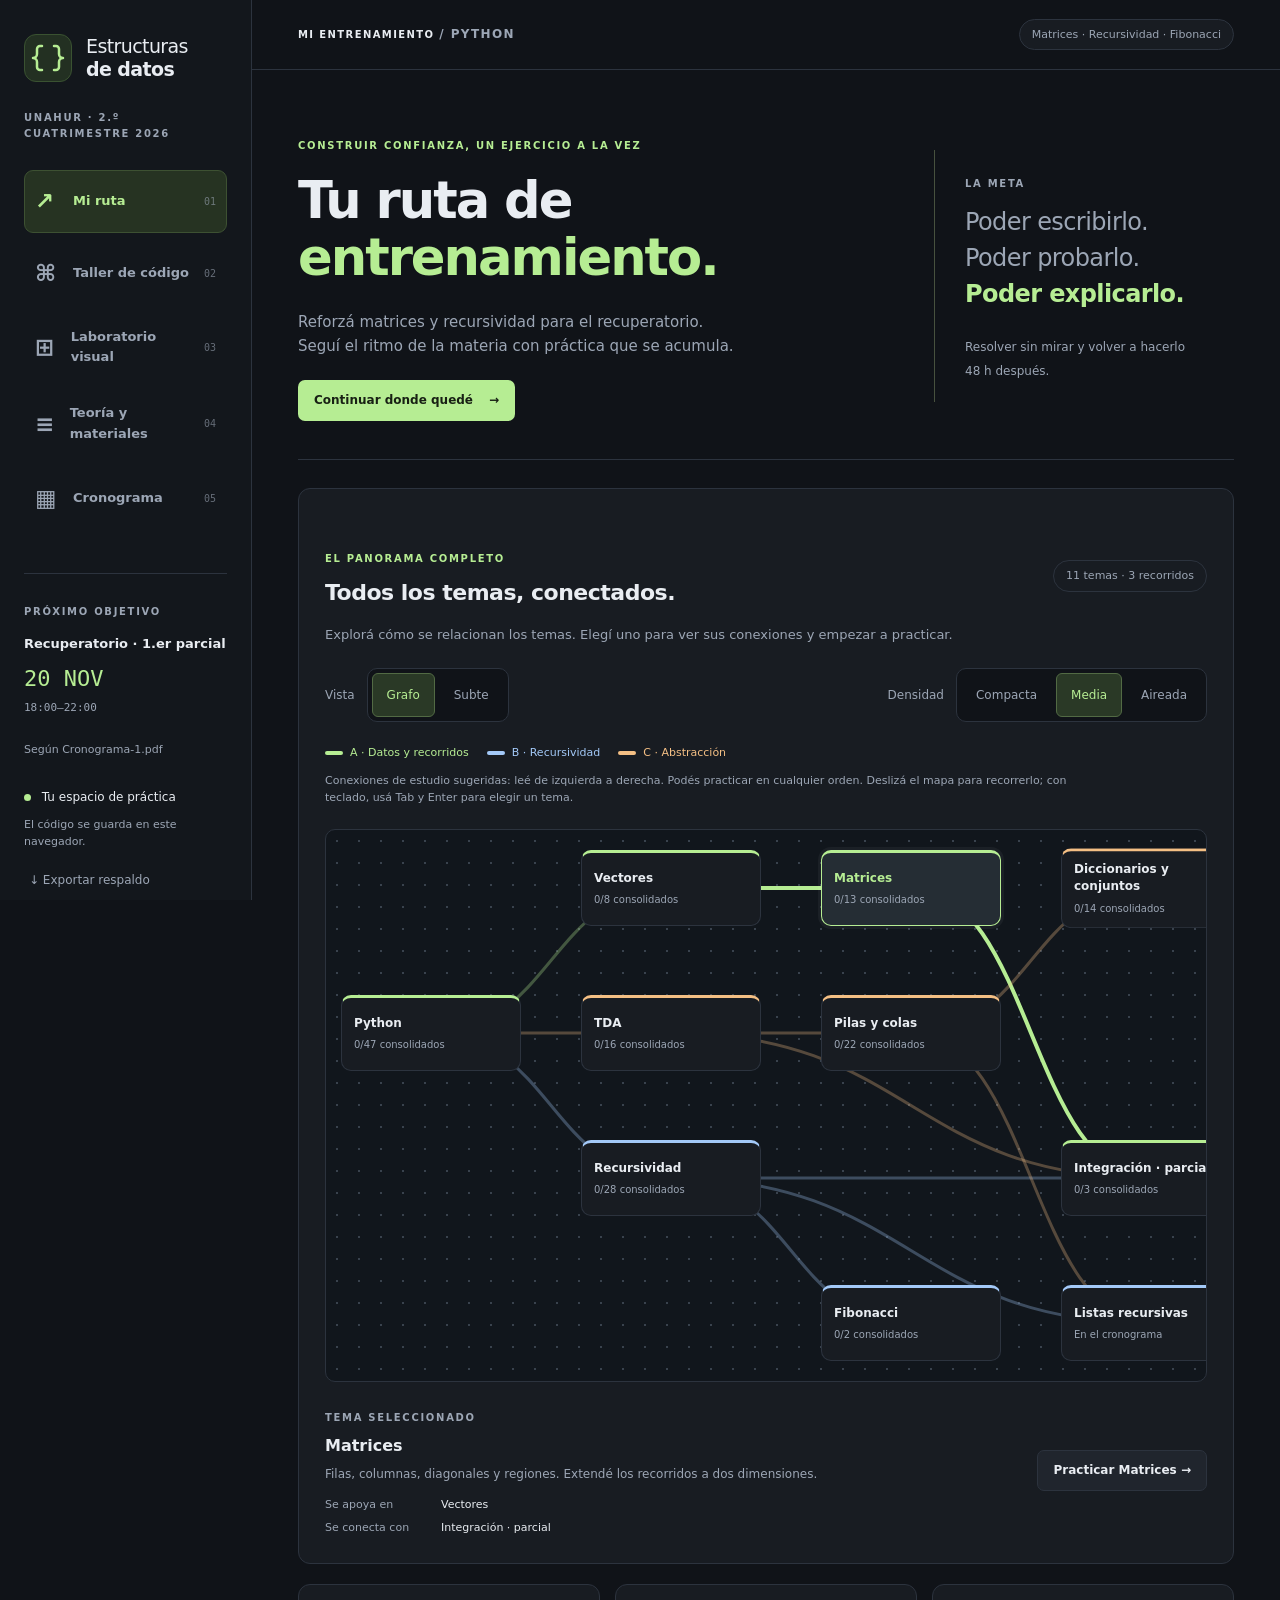
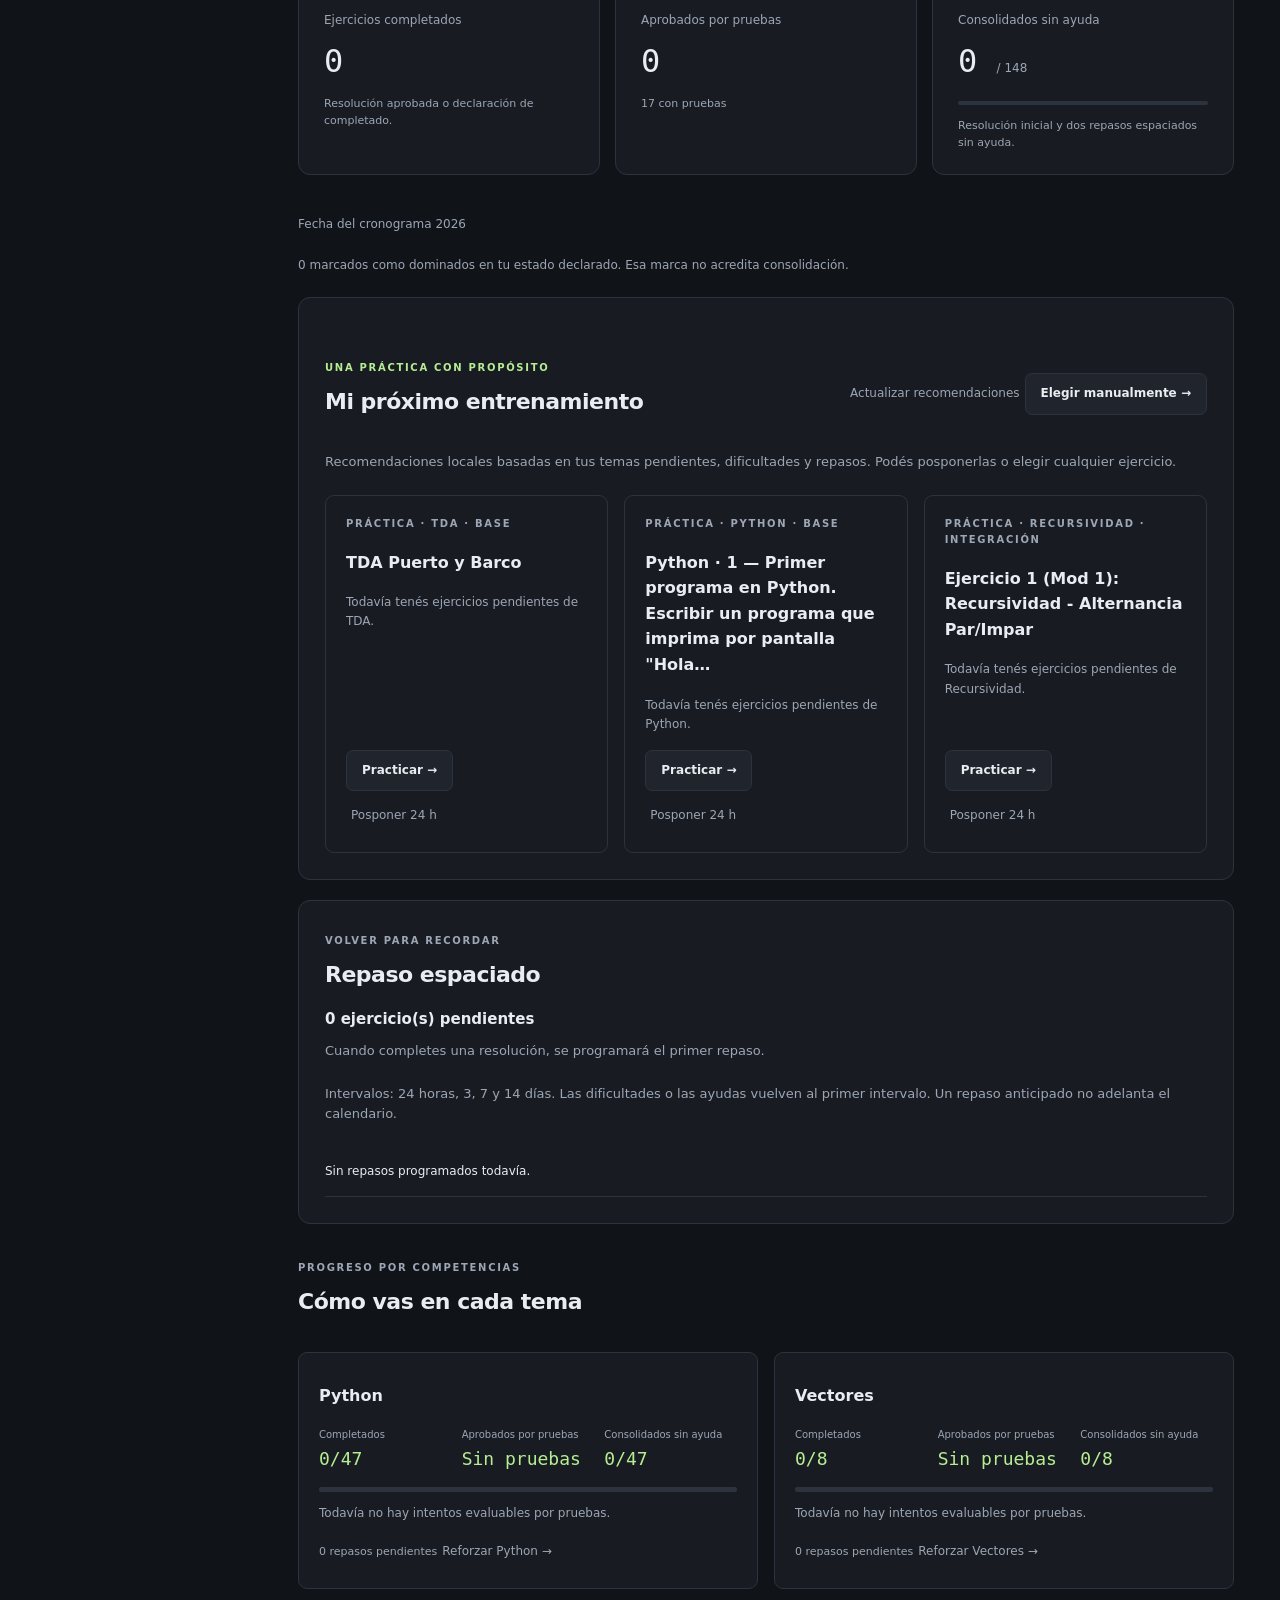
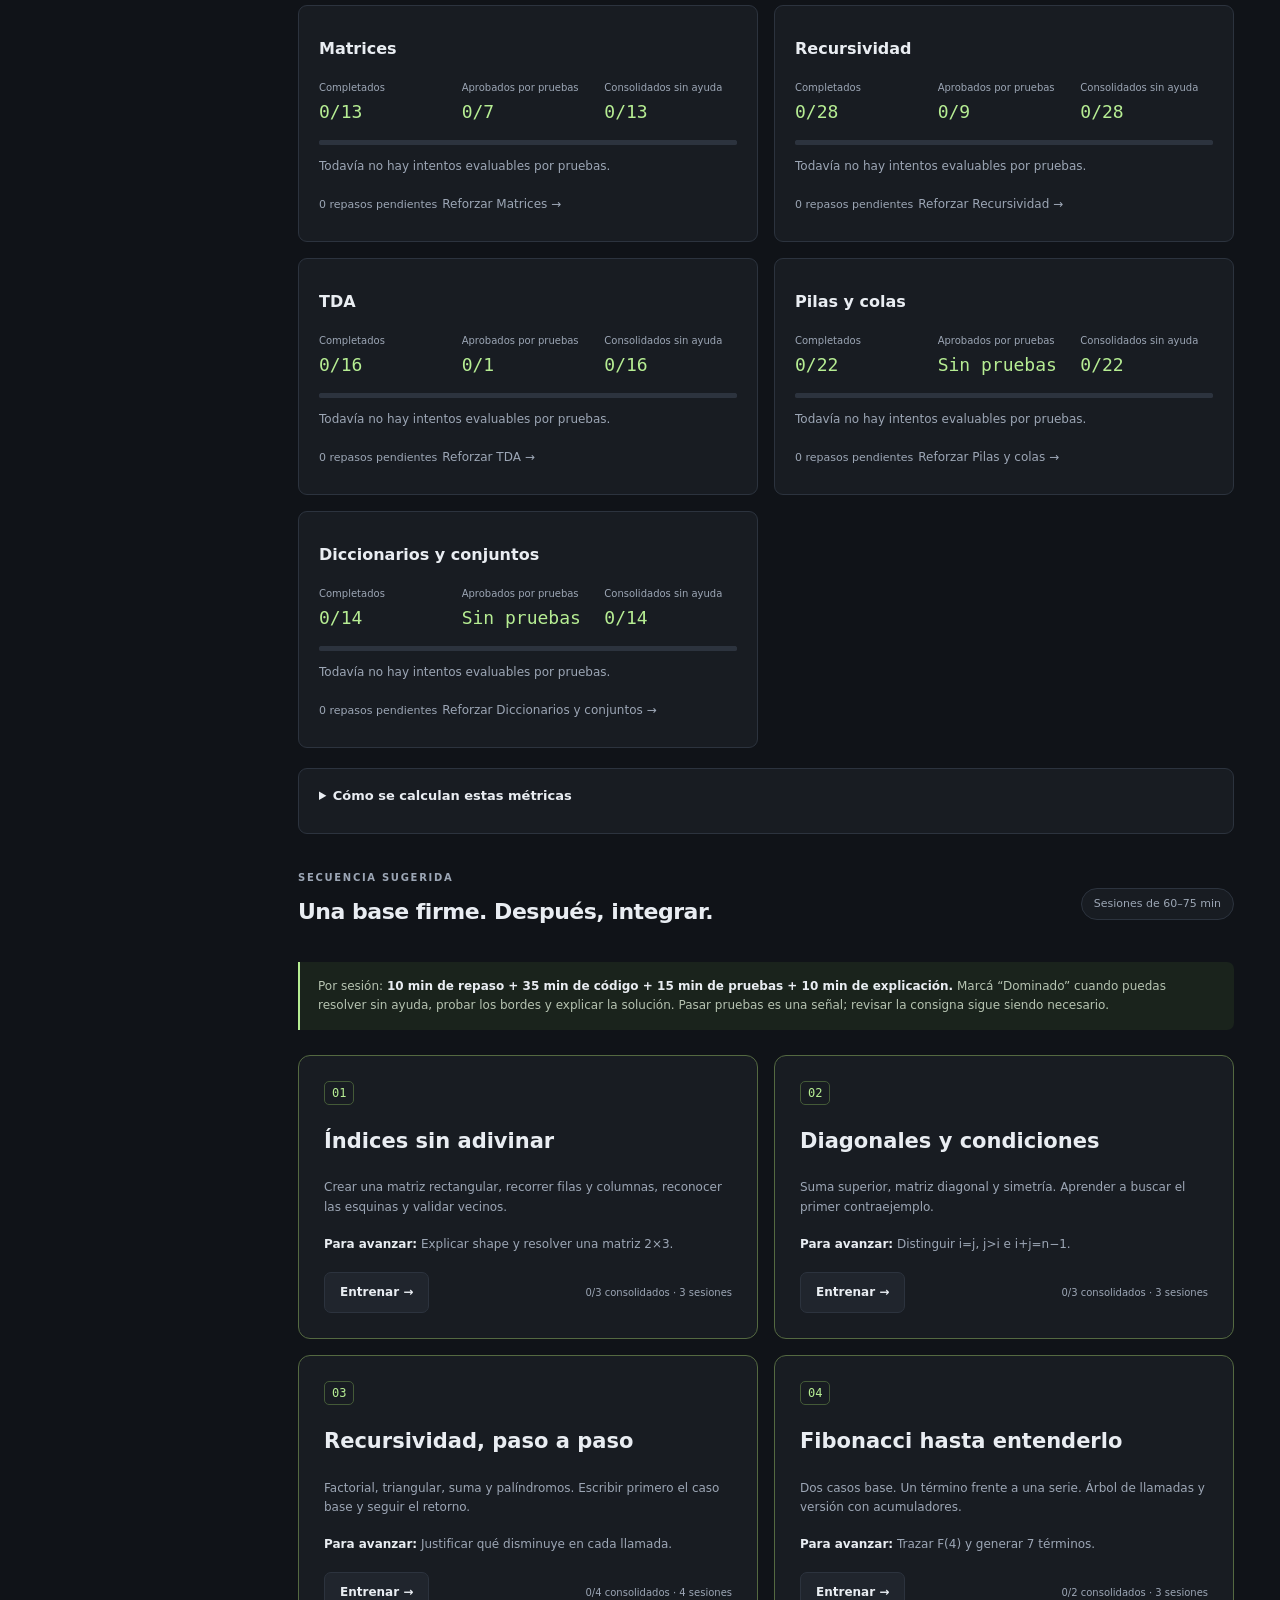
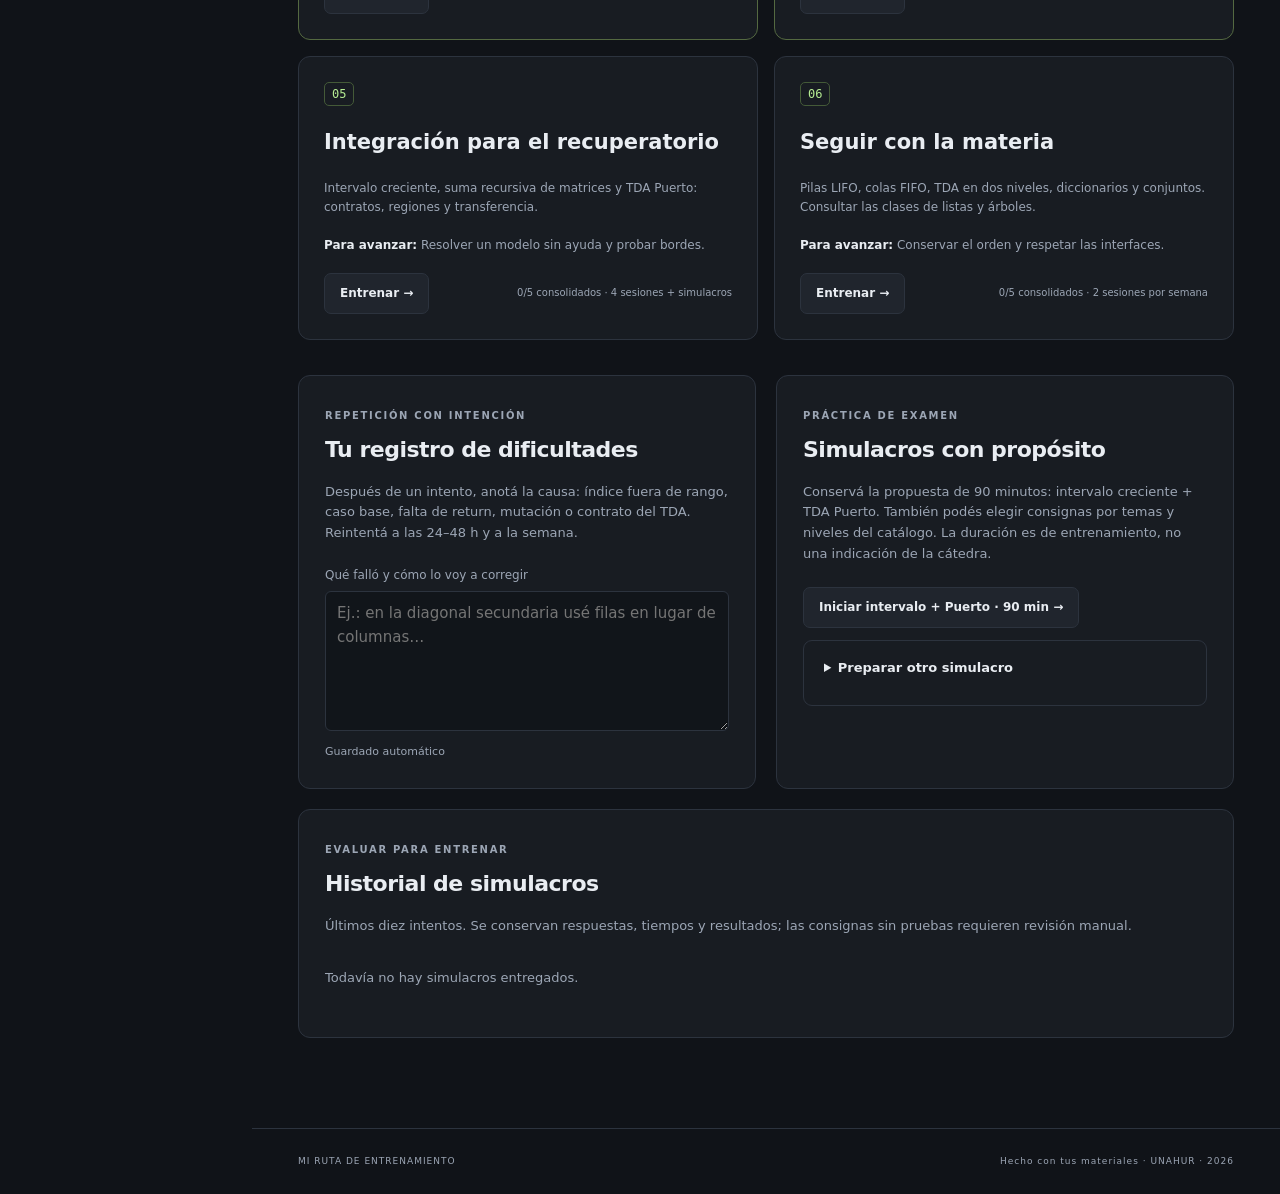
==== commit d4b0f4f3: "Agrega mapa de temas con vistas grafo y subte" ====
--- a/Guia primer parcial estructura de datos.html
+++ b/Guia primer parcial estructura de datos.html
@@ -5,7 +5,7 @@
 <meta name="color-scheme" content="dark"><title>Mi ruta de entrenamiento · Estructuras de datos</title>
 <link rel="icon" type="image/svg+xml" href="ruta-entrenamiento/logo.svg">
 <link rel="stylesheet" href="ruta-entrenamiento/estilos.css">
-<script defer src="ruta-entrenamiento/datos.js"></script><script defer src="ruta-entrenamiento/aprendizaje.js"></script><script defer src="ruta-entrenamiento/aprendizaje-vistas.js"></script><script defer src="ruta-entrenamiento/simulacros.js"></script><script defer src="ruta-entrenamiento/simulacros-vistas.js"></script><script defer src="ruta-entrenamiento/taller.js"></script><script defer src="ruta-entrenamiento/laboratorio.js"></script><script defer src="ruta-entrenamiento/laboratorio-vistas.js"></script><script defer src="ruta-entrenamiento/pedagogia.js"></script><script defer src="ruta-entrenamiento/evaluador.js"></script><script defer src="ruta-entrenamiento/runtime.js"></script><script defer src="ruta-entrenamiento/app.js"></script>
+<script defer src="ruta-entrenamiento/datos.js"></script><script defer src="ruta-entrenamiento/aprendizaje.js"></script><script defer src="ruta-entrenamiento/aprendizaje-vistas.js"></script><script defer src="ruta-entrenamiento/simulacros.js"></script><script defer src="ruta-entrenamiento/simulacros-vistas.js"></script><script defer src="ruta-entrenamiento/taller.js"></script><script defer src="ruta-entrenamiento/laboratorio.js"></script><script defer src="ruta-entrenamiento/laboratorio-vistas.js"></script><script defer src="ruta-entrenamiento/pedagogia.js"></script><script defer src="ruta-entrenamiento/evaluador.js"></script><script defer src="ruta-entrenamiento/runtime.js"></script><script defer src="ruta-entrenamiento/mapa.js"></script><script defer src="ruta-entrenamiento/app.js"></script>
 </head>
 <body>
 <a class="skip" href="#main">Ir al contenido</a>
@@ -28,6 +28,18 @@
   <section id="exam-banner" class="exam-banner" aria-label="Simulacro activo" hidden><div><span class="eyebrow">MODO EXAMEN</span><strong id="exam-live-label"></strong><p id="exam-live-status" role="status"></p></div><strong id="mock-time" aria-label="Tiempo restante" aria-live="off">90:00</strong><button id="resume-mock" class="secondary">Continuar simulacro</button><button id="stop-mock" class="danger">Entregar simulacro</button><div id="exam-active-items" class="exam-active-items"></div></section>
   <section id="view-ruta" class="view">
    <div class="hero"><div><span class="eyebrow accent">CONSTRUIR CONFIANZA, UN EJERCICIO A LA VEZ</span><h1>Tu ruta de<br><span>entrenamiento.</span></h1><p>Reforzá matrices y recursividad para el recuperatorio.<br>Seguí el ritmo de la materia con práctica que se acumula.</p><button id="continue-route" class="primary">Continuar donde quedé <span>→</span></button></div><div class="hero-note"><span class="eyebrow">LA META</span><p>Poder escribirlo.<br>Poder probarlo.<br><strong>Poder explicarlo.</strong></p><span class="muted">Resolver sin mirar y volver a hacerlo 48 h después.</span></div></div>
+   <section class="panel topic-map" aria-labelledby="map-heading">
+    <div class="section-heading"><div><span class="eyebrow accent">EL PANORAMA COMPLETO</span><h2 id="map-heading">Todos los temas, conectados.</h2></div><span class="chip">11 temas · 3 recorridos</span></div>
+    <p>Explorá cómo se relacionan los temas. Elegí uno para ver sus conexiones y empezar a practicar.</p>
+    <div class="map-toolbar">
+     <div class="map-control"><span id="map-view-label">Vista</span><div class="map-segment" role="group" aria-labelledby="map-view-label"><button id="map-grafo" aria-pressed="true" aria-controls="map-canvas">Grafo</button><button id="map-subte" aria-pressed="false" aria-controls="map-canvas">Subte</button></div></div>
+     <div class="map-control"><span id="map-density-label">Densidad</span><div class="map-segment" role="group" aria-labelledby="map-density-label"><button id="map-compacta" aria-pressed="false" aria-controls="map-canvas">Compacta</button><button id="map-media" aria-pressed="true" aria-controls="map-canvas">Media</button><button id="map-aireada" aria-pressed="false" aria-controls="map-canvas">Aireada</button></div></div>
+    </div>
+    <div class="map-legend"><span class="map-line-base">A · Datos y recorridos</span><span class="map-line-recursion">B · Recursividad</span><span class="map-line-structures">C · Abstracción</span></div>
+    <p id="map-help" class="muted">Conexiones de estudio sugeridas: leé de izquierda a derecha. Podés practicar en cualquier orden. Deslizá el mapa para recorrerlo; con teclado, usá Tab y Enter para elegir un tema.</p>
+    <div class="map-viewport" tabindex="0" role="region" aria-label="Mapa de temas" aria-describedby="map-help"><div id="map-canvas"><svg id="map-lines" aria-hidden="true" focusable="false"></svg><div id="map-nodes"></div></div></div>
+    <div id="map-detail" class="map-detail"><div aria-live="polite" aria-atomic="true"><span class="eyebrow">TEMA SELECCIONADO</span><h3 id="map-topic-title"></h3><p id="map-topic-description"></p><dl><dt>Se apoya en</dt><dd id="map-before"></dd><dt>Se conecta con</dt><dd id="map-after"></dd></dl></div><button id="map-practice" class="secondary">Practicar →</button></div>
+   </section>
    <div class="stats">
     <article><span>Ejercicios completados</span><strong id="completed-count">0</strong><p>Resolución aprobada o declaración de completado.</p></article>
     <article><span>Aprobados por pruebas</span><strong id="approved-count">0</strong><p id="approved-total">17 con pruebas</p></article>
--- a/ruta-entrenamiento/estilos.css
+++ b/ruta-entrenamiento/estilos.css
@@ -12,3 +12,7 @@
 @media(max-width:560px){.workshop-controls{gap:8px}.workshop-controls button{flex:1}.workshop-controls #exercise-position{width:100%}.workshop-controls label{max-width:none;width:100%}.matrix-cell{font-size:11px;padding:10px 3px}.matrix-grid{gap:5px}.lab-controls button{flex:1}.editor-footer #editor-shortcuts{line-height:1.8}.ide-tab{gap:8px}.ide-tab #save-status{width:100%;order:3}.collection-values>span{width:100%}}
 @media(prefers-reduced-motion:reduce){*,*::before,*::after{scroll-behavior:auto!important;transition:none!important;animation:none!important}}
 @media(forced-colors:active){#code-editor{color:CanvasText;-webkit-text-fill-color:CanvasText;caret-color:CanvasText;background:Canvas}#code-highlight{visibility:hidden}.matrix-cell.current{border-color:Highlight}.matrix-cell.selected,.matrix-cell:focus-visible{outline-color:Highlight}.matrix-cell.visited{box-shadow:none}button:focus-visible,a:focus-visible,input:focus-visible,select:focus-visible,textarea:focus-visible,summary:focus-visible,#exercise-title:focus-visible{outline-color:Highlight}}
+/* Mapa de relaciones: el espaciado cambia sin reducir la tipografía. */
+.topic-map{padding:26px;min-width:0}.topic-map h2{margin-bottom:0}.map-toolbar{display:flex;justify-content:space-between;gap:18px;flex-wrap:wrap;margin:22px 0}.map-control{display:flex;align-items:center;gap:12px;font-size:12px;color:var(--muted)}.map-segment{display:flex;gap:4px;padding:4px;border:1px solid var(--line);border-radius:10px;background:var(--bg)}.map-segment button{border:1px solid transparent;border-radius:6px;color:var(--muted);background:transparent;padding:9px 14px;min-height:44px;font-size:12px}.map-segment button[aria-pressed=true]{background:#2a3926;color:var(--green);border-color:#526a44}.map-segment button:hover{color:var(--text)}.map-legend{display:flex;gap:18px;flex-wrap:wrap;font-size:11px}.map-legend span::before{content:'';display:inline-block;width:18px;height:4px;border-radius:3px;background:currentColor;vertical-align:middle;margin-right:7px}.map-line-base{color:var(--green)}.map-line-recursion{color:var(--blue)}.map-line-structures{color:var(--orange)}#map-help{font-size:11px;max-width:780px}.map-viewport{overflow:auto;max-height:620px;border:1px solid var(--line);border-radius:10px;background-color:#11161c;background-image:radial-gradient(#39424d 1px,transparent 1px);background-size:22px 22px}.map-viewport:focus-visible{outline:2px solid var(--green);outline-offset:3px}#map-canvas{position:relative;margin:auto}#map-lines{position:absolute;inset:0;width:100%;height:100%;overflow:visible}#map-lines path{fill:none;stroke-width:3;opacity:.3;stroke-linecap:round;stroke-linejoin:round}#map-lines .map-connected{opacity:1;stroke-width:4}.map-node{position:absolute;transform:translate(-50%,-50%);width:180px;min-height:76px;padding:10px 12px;background:var(--surface);border:1px solid var(--line);border-top:3px solid var(--topic-color);border-radius:10px;text-align:left;color:var(--text);z-index:1}.map-node strong{display:block;font-size:12px;line-height:1.4}.map-node small{display:block;font-size:10px;color:var(--muted);margin-top:6px}.map-node:hover,.map-node[aria-pressed=true]{border-color:var(--topic-color);background:#252d34;box-shadow:0 0 0 3px #ffffff0b}.map-node[aria-pressed=true] strong{color:var(--topic-color)}.map-station{display:none}#map-canvas[data-view=subte] .map-node{min-height:78px;border:0;border-radius:8px;padding:31px 8px 6px;text-align:center;background:transparent;box-shadow:none}#map-canvas[data-view=subte] .map-station{display:block;position:absolute;width:19px;height:19px;top:5px;left:calc(50% - 10px);border:4px solid var(--topic-color);border-radius:50%;background:var(--bg)}#map-canvas[data-view=subte] .map-node[aria-pressed=true] .map-station{background:var(--topic-color);box-shadow:0 0 0 4px #ffffff24}#map-canvas[data-view=subte] .map-node[aria-pressed=true]{outline:1px solid var(--topic-color)}#map-canvas[data-view=subte] #map-lines path{stroke-width:6}#map-canvas[data-view=subte] .map-node{transform:translate(-50%,-14px)}.map-detail{display:flex;gap:24px;align-items:center;justify-content:space-between;padding-top:22px}.map-detail>div{max-width:700px}.map-detail h3{margin:5px 0}.map-detail p{font-size:12px;margin:6px 0 12px}.map-detail dl{display:grid;grid-template-columns:110px 1fr;gap:6px;font-size:11px;margin:0}.map-detail dt{color:var(--muted)}.map-detail dd{margin:0}.map-detail button{flex-shrink:0;max-width:100%;white-space:normal}@media(max-width:650px){.topic-map{padding:16px}.map-control{flex-wrap:wrap;gap:6px}.map-toolbar{gap:12px}.map-detail{align-items:flex-start;flex-direction:column;gap:14px}.map-segment button{padding:8px 11px}.map-legend{gap:8px 14px}}
+
+#map-canvas[data-view=subte] .map-node strong,#map-canvas[data-view=subte] .map-node small{background:#11161c;width:fit-content;margin-left:auto;margin-right:auto;padding:0 3px}#map-canvas[data-view=subte] .map-node:hover .map-station{box-shadow:0 0 0 4px #ffffff24}
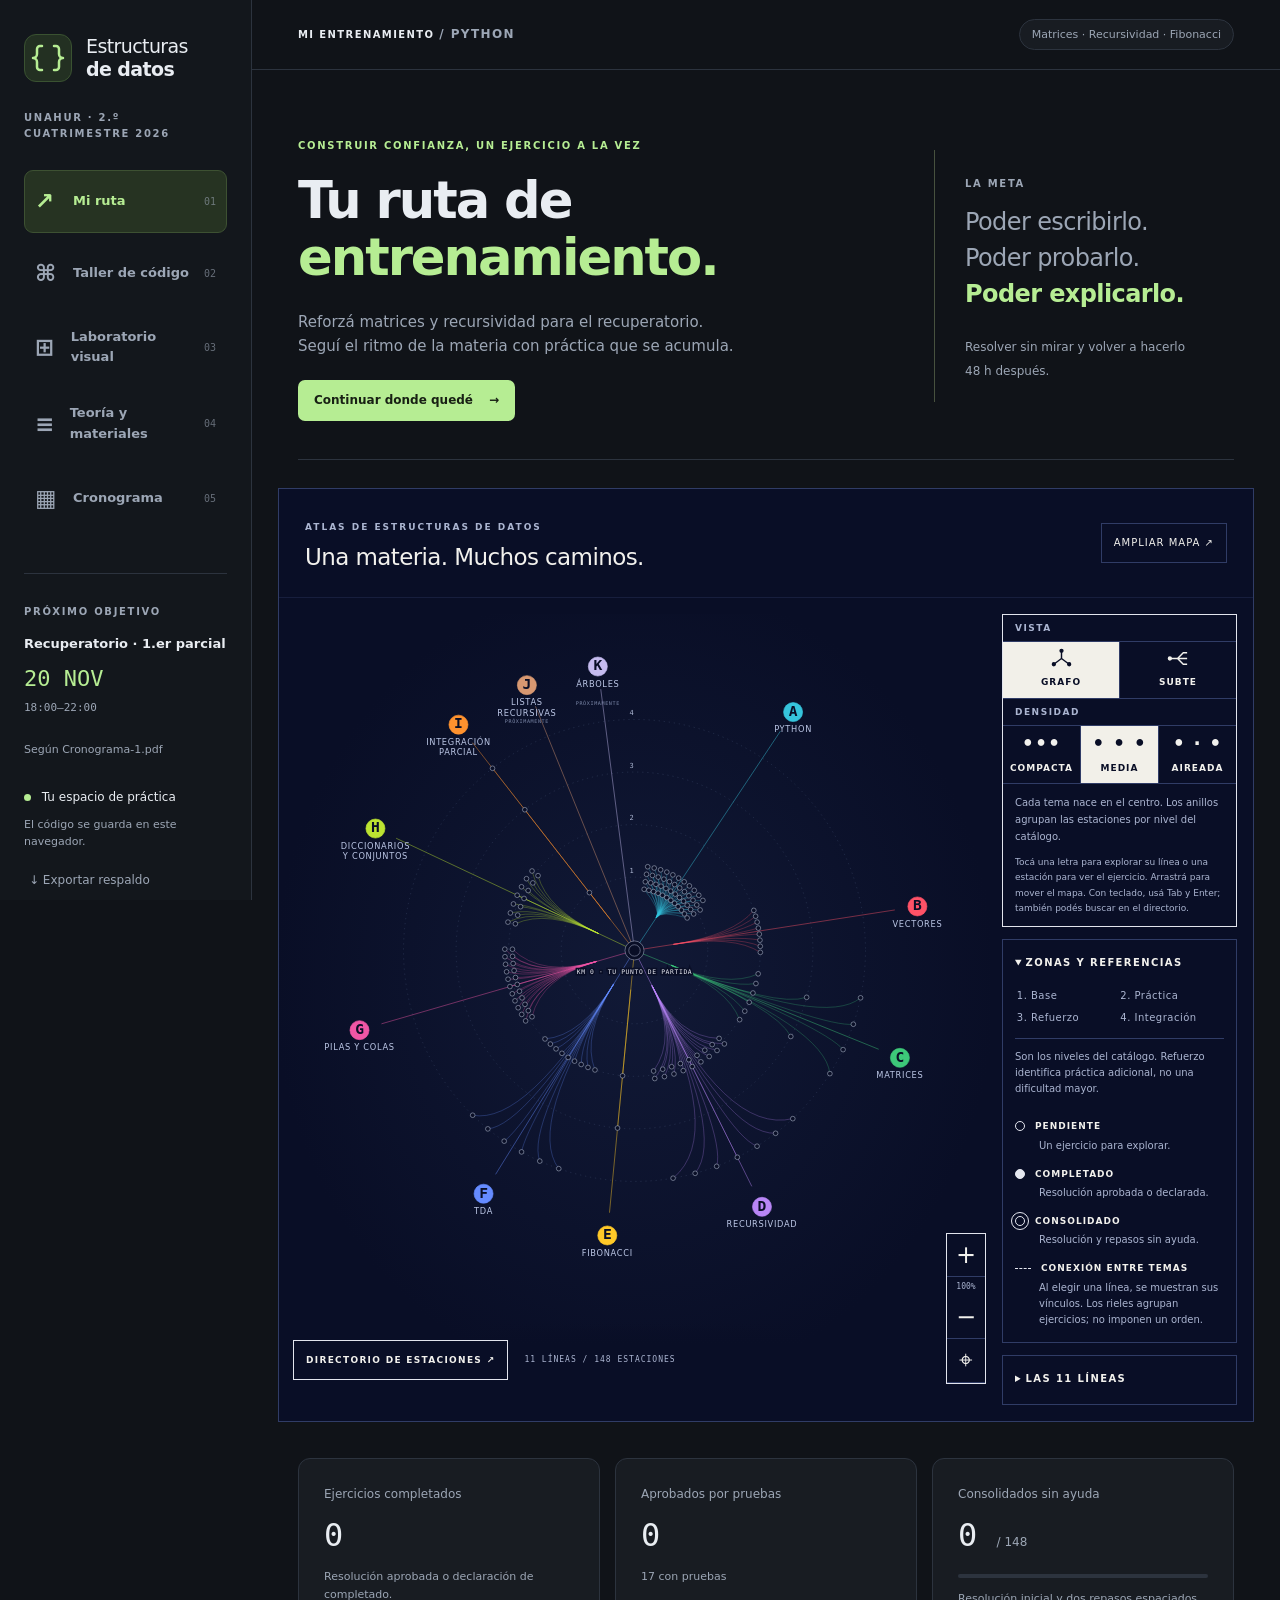
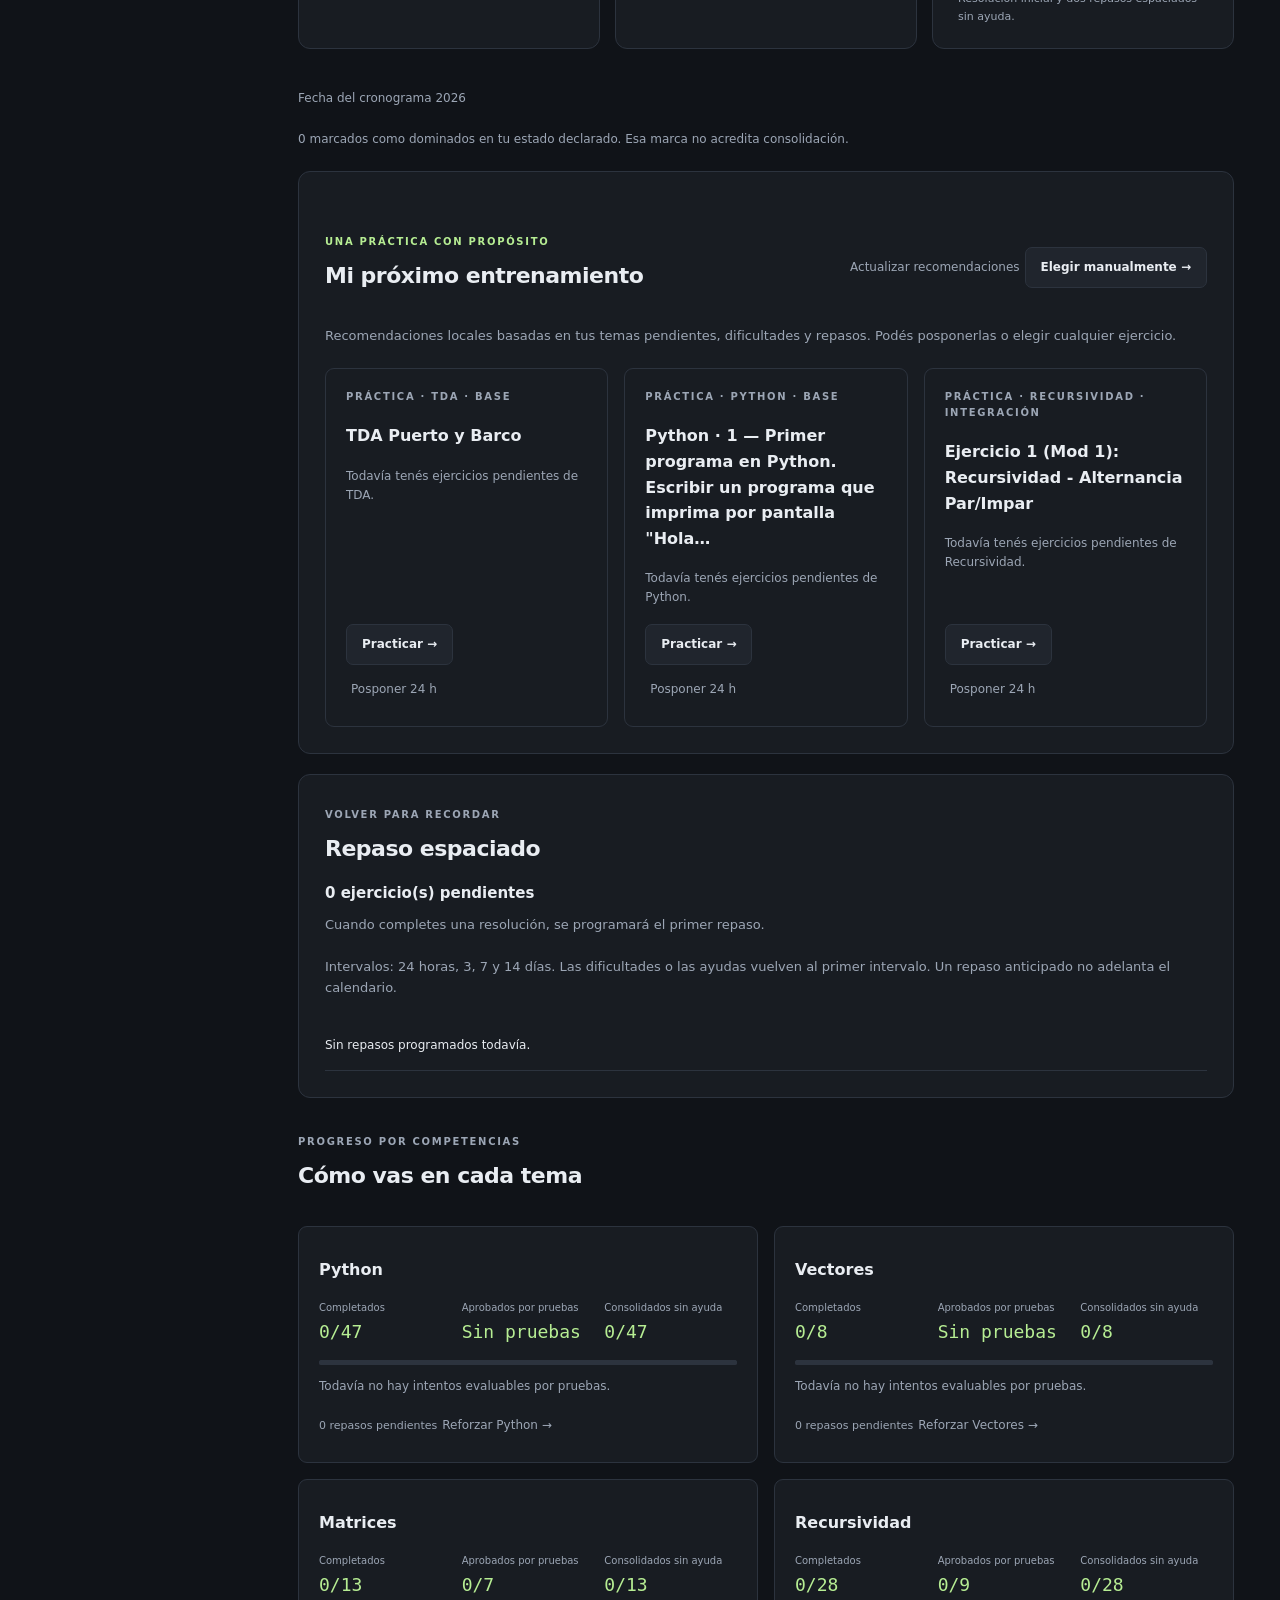
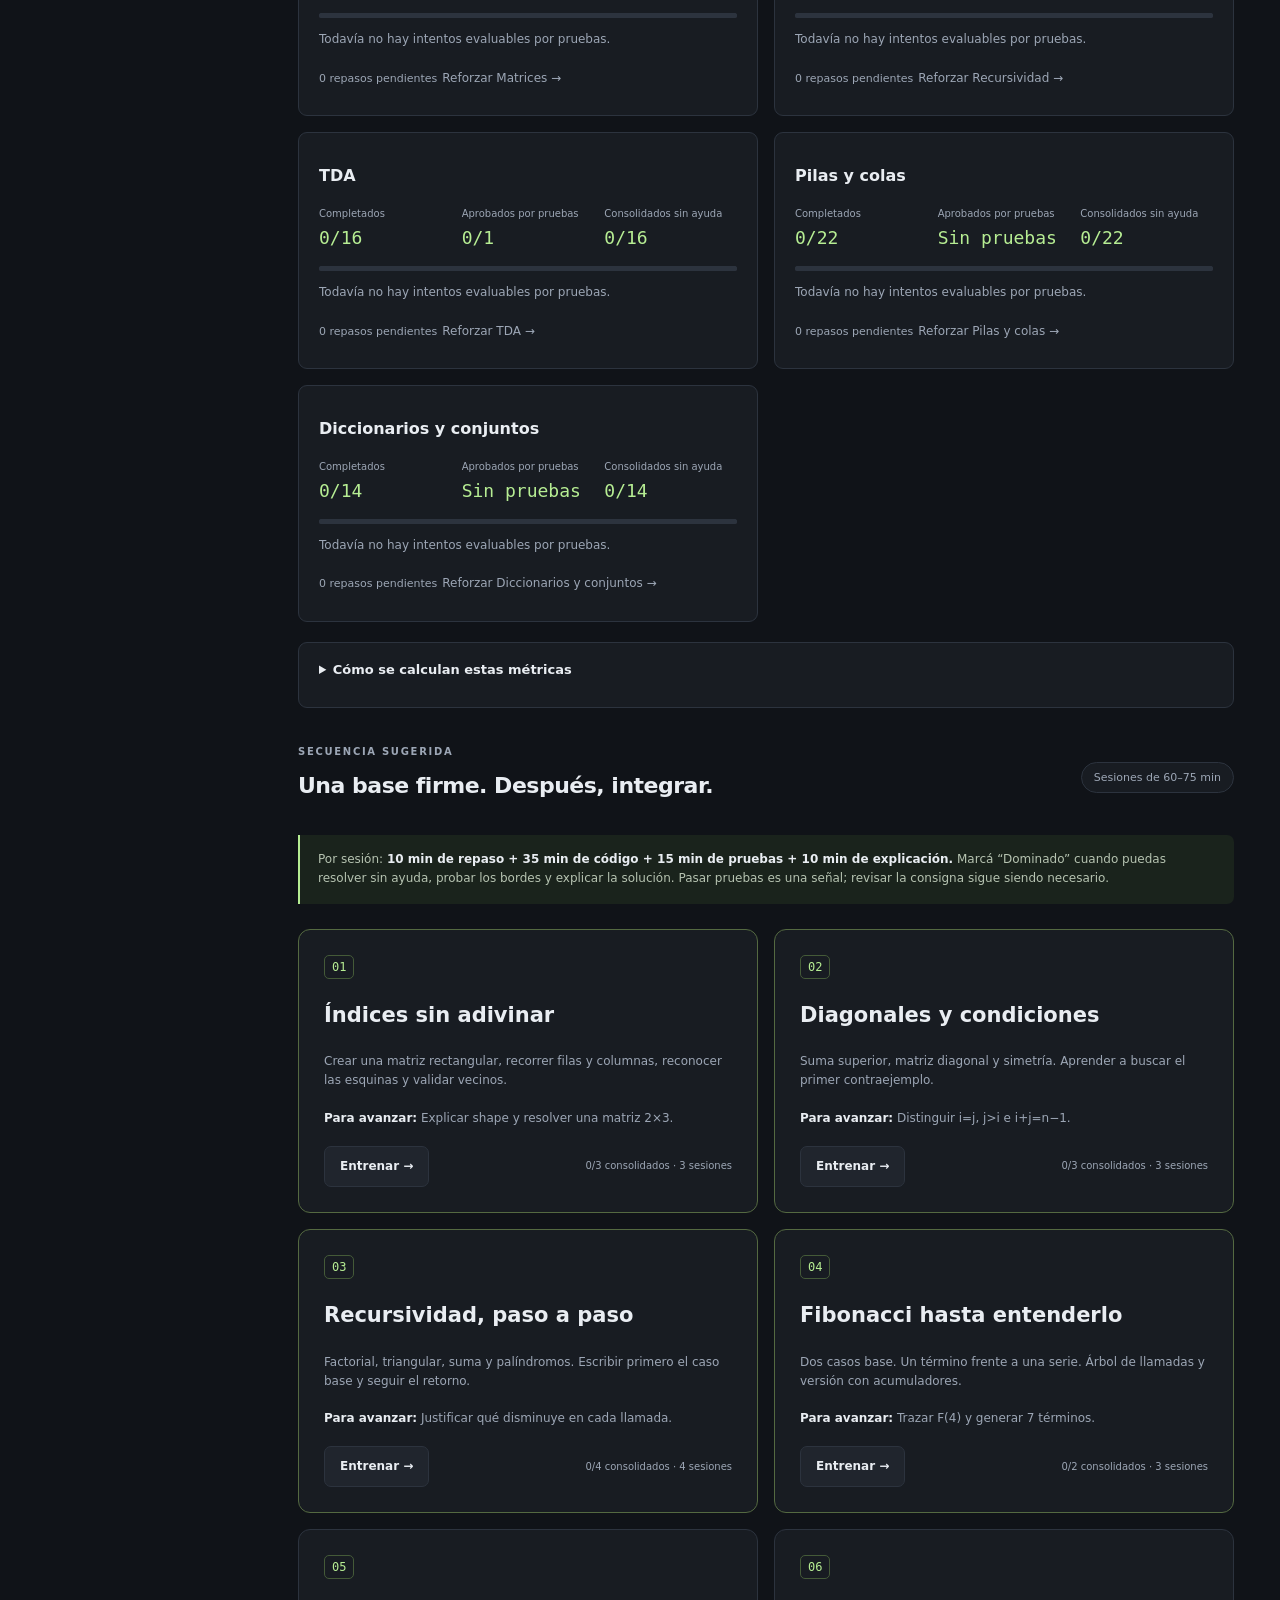
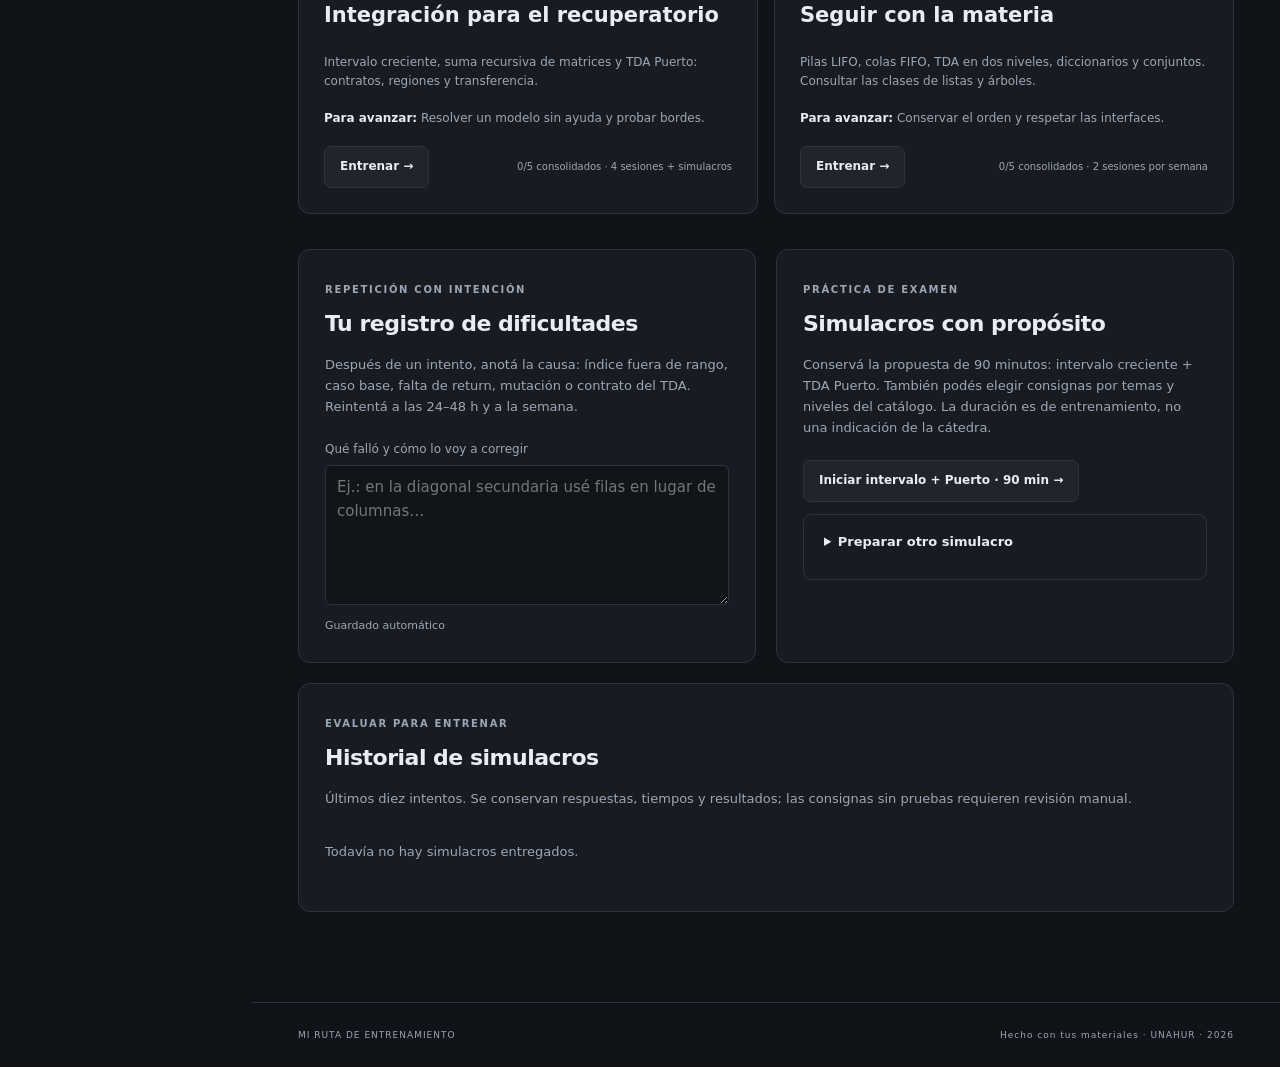
==== commit 61908666: "grafos y subte" ====
--- a/Guia primer parcial estructura de datos.html
+++ b/Guia primer parcial estructura de datos.html
@@ -28,17 +28,23 @@
   <section id="exam-banner" class="exam-banner" aria-label="Simulacro activo" hidden><div><span class="eyebrow">MODO EXAMEN</span><strong id="exam-live-label"></strong><p id="exam-live-status" role="status"></p></div><strong id="mock-time" aria-label="Tiempo restante" aria-live="off">90:00</strong><button id="resume-mock" class="secondary">Continuar simulacro</button><button id="stop-mock" class="danger">Entregar simulacro</button><div id="exam-active-items" class="exam-active-items"></div></section>
   <section id="view-ruta" class="view">
    <div class="hero"><div><span class="eyebrow accent">CONSTRUIR CONFIANZA, UN EJERCICIO A LA VEZ</span><h1>Tu ruta de<br><span>entrenamiento.</span></h1><p>Reforzá matrices y recursividad para el recuperatorio.<br>Seguí el ritmo de la materia con práctica que se acumula.</p><button id="continue-route" class="primary">Continuar donde quedé <span>→</span></button></div><div class="hero-note"><span class="eyebrow">LA META</span><p>Poder escribirlo.<br>Poder probarlo.<br><strong>Poder explicarlo.</strong></p><span class="muted">Resolver sin mirar y volver a hacerlo 48 h después.</span></div></div>
-   <section class="panel topic-map" aria-labelledby="map-heading">
-    <div class="section-heading"><div><span class="eyebrow accent">EL PANORAMA COMPLETO</span><h2 id="map-heading">Todos los temas, conectados.</h2></div><span class="chip">11 temas · 3 recorridos</span></div>
-    <p>Explorá cómo se relacionan los temas. Elegí uno para ver sus conexiones y empezar a practicar.</p>
-    <div class="map-toolbar">
-     <div class="map-control"><span id="map-view-label">Vista</span><div class="map-segment" role="group" aria-labelledby="map-view-label"><button id="map-grafo" aria-pressed="true" aria-controls="map-canvas">Grafo</button><button id="map-subte" aria-pressed="false" aria-controls="map-canvas">Subte</button></div></div>
-     <div class="map-control"><span id="map-density-label">Densidad</span><div class="map-segment" role="group" aria-labelledby="map-density-label"><button id="map-compacta" aria-pressed="false" aria-controls="map-canvas">Compacta</button><button id="map-media" aria-pressed="true" aria-controls="map-canvas">Media</button><button id="map-aireada" aria-pressed="false" aria-controls="map-canvas">Aireada</button></div></div>
+   <section id="topic-map" class="topic-map" aria-labelledby="map-heading">
+    <header class="atlas-header"><div><span class="eyebrow">ATLAS DE ESTRUCTURAS DE DATOS</span><h2 id="map-heading">Una materia. Muchos caminos.</h2></div><button id="map-expand" aria-pressed="false">Ampliar mapa ↗</button></header>
+    <div class="atlas-shell">
+     <div class="atlas-chart">
+      <div id="map-viewport" class="map-viewport" tabindex="0" role="region" aria-label="Mapa interactivo de temas y ejercicios" aria-describedby="map-help"><div id="map-canvas"><svg id="map-lines" role="group" aria-label="Líneas de temas y estaciones de ejercicios"></svg></div></div>
+      <div class="atlas-bottom"><button id="map-directory-toggle" aria-expanded="false" aria-controls="map-directory">Directorio de estaciones ↗</button><span>11 LÍNEAS / 148 ESTACIONES</span></div>
+      <div class="atlas-zoom" role="group" aria-label="Zoom del mapa"><button id="map-zoom-in" aria-label="Acercar mapa">+</button><span id="map-zoom-level">100%</span><button id="map-zoom-out" aria-label="Alejar mapa">−</button><button id="map-reset" aria-label="Restablecer encuadre">⌖</button></div>
+      <section id="map-directory" class="atlas-directory" aria-label="Directorio de estaciones" hidden><div class="atlas-directory-header"><h3>Directorio de estaciones</h3><button id="map-directory-close" aria-label="Cerrar directorio">×</button></div><label for="map-search">Buscar un ejercicio</label><input id="map-search" type="search" placeholder="Nombre o nivel…"><p id="map-directory-count" role="status"></p><div id="map-directory-list"></div></section>
+     </div>
+     <aside class="atlas-sidebar" aria-label="Controles y referencias del mapa">
+      <div class="atlas-control-box"><span id="map-view-label" class="atlas-caption">VISTA</span><div class="map-segment" role="group" aria-labelledby="map-view-label"><button id="map-grafo" aria-pressed="true" aria-controls="map-canvas"><svg class="atlas-view-icon" viewBox="0 0 24 24" aria-hidden="true"><path d="M12 4V12L4 18M12 12L20 18"></path><circle cx="12" cy="4" r="1.5"></circle><circle cx="4" cy="18" r="1.5"></circle><circle cx="20" cy="18" r="1.5"></circle></svg>Grafo</button><button id="map-subte" aria-pressed="false" aria-controls="map-canvas"><svg class="atlas-view-icon" viewBox="0 0 24 24" aria-hidden="true"><path d="M3 12H21M11 12L17 6H21M11 12L17 18H21"></path><circle cx="3" cy="12" r="1.5"></circle></svg>Subte</button></div><span id="map-density-label" class="atlas-caption">DENSIDAD</span><div class="map-segment" role="group" aria-labelledby="map-density-label"><button id="map-compacta" aria-pressed="false" aria-controls="map-canvas"><span aria-hidden="true">•••</span>Compacta</button><button id="map-media" aria-pressed="true" aria-controls="map-canvas"><span aria-hidden="true">• • •</span>Media</button><button id="map-aireada" aria-pressed="false" aria-controls="map-canvas"><span aria-hidden="true">• · •</span>Aireada</button></div><p id="map-mode-description"></p><p id="map-help">Tocá una letra para explorar su línea o una estación para ver el ejercicio. Arrastrá para mover el mapa. Con teclado, usá Tab y Enter; también podés buscar en el directorio.</p></div>
+      <div id="map-detail" class="atlas-detail" hidden><div aria-live="polite" aria-atomic="true"><span id="map-selection-kind" class="atlas-caption"></span><h3 id="map-topic-title"></h3><p id="map-topic-description"></p><p id="map-selection-progress"></p><dl><dt>Se apoya en</dt><dd id="map-before"></dd><dt>Se conecta con</dt><dd id="map-after"></dd></dl></div><button id="map-practice">Practicar esta línea →</button></div>
+      <button id="map-show-all" hidden>← Volver a todas las líneas</button>
+      <details class="atlas-key" open><summary>Zonas y referencias</summary><ol class="atlas-levels"><li>Base</li><li>Práctica</li><li>Refuerzo</li><li>Integración</li></ol><p>Son los niveles del catálogo. Refuerzo identifica práctica adicional, no una dificultad mayor.</p><dl><dt><i class="legend-stop"></i>Pendiente</dt><dd>Un ejercicio para explorar.</dd><dt><i class="legend-stop filled"></i>Completado</dt><dd>Resolución aprobada o declarada.</dd><dt><i class="legend-stop double"></i>Consolidado</dt><dd>Resolución y repasos sin ayuda.</dd><dt><i class="legend-transfer"></i>Conexión entre temas</dt><dd>Al elegir una línea, se muestran sus vínculos. Los rieles agrupan ejercicios; no imponen un orden.</dd></dl></details>
+      <details class="atlas-line-directory"><summary>Las 11 líneas</summary><div id="map-topic-list"></div></details>
+     </aside>
     </div>
-    <div class="map-legend"><span class="map-line-base">A · Datos y recorridos</span><span class="map-line-recursion">B · Recursividad</span><span class="map-line-structures">C · Abstracción</span></div>
-    <p id="map-help" class="muted">Conexiones de estudio sugeridas: leé de izquierda a derecha. Podés practicar en cualquier orden. Deslizá el mapa para recorrerlo; con teclado, usá Tab y Enter para elegir un tema.</p>
-    <div class="map-viewport" tabindex="0" role="region" aria-label="Mapa de temas" aria-describedby="map-help"><div id="map-canvas"><svg id="map-lines" aria-hidden="true" focusable="false"></svg><div id="map-nodes"></div></div></div>
-    <div id="map-detail" class="map-detail"><div aria-live="polite" aria-atomic="true"><span class="eyebrow">TEMA SELECCIONADO</span><h3 id="map-topic-title"></h3><p id="map-topic-description"></p><dl><dt>Se apoya en</dt><dd id="map-before"></dd><dt>Se conecta con</dt><dd id="map-after"></dd></dl></div><button id="map-practice" class="secondary">Practicar →</button></div>
    </section>
    <div class="stats">
     <article><span>Ejercicios completados</span><strong id="completed-count">0</strong><p>Resolución aprobada o declaración de completado.</p></article>
--- a/ruta-entrenamiento/estilos.css
+++ b/ruta-entrenamiento/estilos.css
@@ -12,7 +12,8 @@
 @media(max-width:560px){.workshop-controls{gap:8px}.workshop-controls button{flex:1}.workshop-controls #exercise-position{width:100%}.workshop-controls label{max-width:none;width:100%}.matrix-cell{font-size:11px;padding:10px 3px}.matrix-grid{gap:5px}.lab-controls button{flex:1}.editor-footer #editor-shortcuts{line-height:1.8}.ide-tab{gap:8px}.ide-tab #save-status{width:100%;order:3}.collection-values>span{width:100%}}
 @media(prefers-reduced-motion:reduce){*,*::before,*::after{scroll-behavior:auto!important;transition:none!important;animation:none!important}}
 @media(forced-colors:active){#code-editor{color:CanvasText;-webkit-text-fill-color:CanvasText;caret-color:CanvasText;background:Canvas}#code-highlight{visibility:hidden}.matrix-cell.current{border-color:Highlight}.matrix-cell.selected,.matrix-cell:focus-visible{outline-color:Highlight}.matrix-cell.visited{box-shadow:none}button:focus-visible,a:focus-visible,input:focus-visible,select:focus-visible,textarea:focus-visible,summary:focus-visible,#exercise-title:focus-visible{outline-color:Highlight}}
-/* Mapa de relaciones: el espaciado cambia sin reducir la tipografía. */
-.topic-map{padding:26px;min-width:0}.topic-map h2{margin-bottom:0}.map-toolbar{display:flex;justify-content:space-between;gap:18px;flex-wrap:wrap;margin:22px 0}.map-control{display:flex;align-items:center;gap:12px;font-size:12px;color:var(--muted)}.map-segment{display:flex;gap:4px;padding:4px;border:1px solid var(--line);border-radius:10px;background:var(--bg)}.map-segment button{border:1px solid transparent;border-radius:6px;color:var(--muted);background:transparent;padding:9px 14px;min-height:44px;font-size:12px}.map-segment button[aria-pressed=true]{background:#2a3926;color:var(--green);border-color:#526a44}.map-segment button:hover{color:var(--text)}.map-legend{display:flex;gap:18px;flex-wrap:wrap;font-size:11px}.map-legend span::before{content:'';display:inline-block;width:18px;height:4px;border-radius:3px;background:currentColor;vertical-align:middle;margin-right:7px}.map-line-base{color:var(--green)}.map-line-recursion{color:var(--blue)}.map-line-structures{color:var(--orange)}#map-help{font-size:11px;max-width:780px}.map-viewport{overflow:auto;max-height:620px;border:1px solid var(--line);border-radius:10px;background-color:#11161c;background-image:radial-gradient(#39424d 1px,transparent 1px);background-size:22px 22px}.map-viewport:focus-visible{outline:2px solid var(--green);outline-offset:3px}#map-canvas{position:relative;margin:auto}#map-lines{position:absolute;inset:0;width:100%;height:100%;overflow:visible}#map-lines path{fill:none;stroke-width:3;opacity:.3;stroke-linecap:round;stroke-linejoin:round}#map-lines .map-connected{opacity:1;stroke-width:4}.map-node{position:absolute;transform:translate(-50%,-50%);width:180px;min-height:76px;padding:10px 12px;background:var(--surface);border:1px solid var(--line);border-top:3px solid var(--topic-color);border-radius:10px;text-align:left;color:var(--text);z-index:1}.map-node strong{display:block;font-size:12px;line-height:1.4}.map-node small{display:block;font-size:10px;color:var(--muted);margin-top:6px}.map-node:hover,.map-node[aria-pressed=true]{border-color:var(--topic-color);background:#252d34;box-shadow:0 0 0 3px #ffffff0b}.map-node[aria-pressed=true] strong{color:var(--topic-color)}.map-station{display:none}#map-canvas[data-view=subte] .map-node{min-height:78px;border:0;border-radius:8px;padding:31px 8px 6px;text-align:center;background:transparent;box-shadow:none}#map-canvas[data-view=subte] .map-station{display:block;position:absolute;width:19px;height:19px;top:5px;left:calc(50% - 10px);border:4px solid var(--topic-color);border-radius:50%;background:var(--bg)}#map-canvas[data-view=subte] .map-node[aria-pressed=true] .map-station{background:var(--topic-color);box-shadow:0 0 0 4px #ffffff24}#map-canvas[data-view=subte] .map-node[aria-pressed=true]{outline:1px solid var(--topic-color)}#map-canvas[data-view=subte] #map-lines path{stroke-width:6}#map-canvas[data-view=subte] .map-node{transform:translate(-50%,-14px)}.map-detail{display:flex;gap:24px;align-items:center;justify-content:space-between;padding-top:22px}.map-detail>div{max-width:700px}.map-detail h3{margin:5px 0}.map-detail p{font-size:12px;margin:6px 0 12px}.map-detail dl{display:grid;grid-template-columns:110px 1fr;gap:6px;font-size:11px;margin:0}.map-detail dt{color:var(--muted)}.map-detail dd{margin:0}.map-detail button{flex-shrink:0;max-width:100%;white-space:normal}@media(max-width:650px){.topic-map{padding:16px}.map-control{flex-wrap:wrap;gap:6px}.map-toolbar{gap:12px}.map-detail{align-items:flex-start;flex-direction:column;gap:14px}.map-segment button{padding:8px 11px}.map-legend{gap:8px 14px}}
+/* Atlas: estaciones radiales y líneas de subte con el mismo catálogo. */
+.topic-map{--atlas-bg:#090e26;--atlas-line:#303c66;--atlas-text:#f2f1ed;--atlas-muted:#abb5d1;background:var(--atlas-bg);color:var(--atlas-text);border:1px solid var(--atlas-line);margin:28px -20px 36px;overflow:hidden}.atlas-header{display:flex;justify-content:space-between;align-items:center;gap:20px;padding:24px 26px;border-bottom:1px solid #303c665c}.atlas-header .eyebrow{color:var(--atlas-muted);font-size:9px;letter-spacing:2px}.atlas-header h2{font-size:23px;font-weight:500;letter-spacing:-.6px;margin:6px 0 0}.topic-map button{background:transparent;color:var(--atlas-text);border:1px solid var(--atlas-line);border-radius:0;min-height:40px;font-size:11px;padding:9px 12px}.topic-map button:hover{background:#ffffff0b}.topic-map button:focus-visible,.topic-map input:focus-visible{outline:2px solid #f2f1ed;outline-offset:3px}.atlas-header button{font-size:10px;text-transform:uppercase;letter-spacing:1px;flex-shrink:0}.atlas-shell{display:grid;grid-template-columns:minmax(0,1fr) 235px;align-items:start;gap:12px;padding:16px 16px 16px 0}.atlas-chart{position:relative;min-width:0;background:radial-gradient(ellipse at 50% 48%,#111936 0,transparent 72%)}.map-viewport{height:770px;overflow:auto;overscroll-behavior:contain;scrollbar-width:thin;scrollbar-color:#354363 #090e26;cursor:grab;padding-bottom:70px}.map-viewport:active{cursor:grabbing}.map-viewport:focus-visible{outline:1px solid #abb5d1;outline-offset:-3px}#map-canvas{position:relative;margin:0 auto;min-width:0}#map-lines{display:block;width:100%;height:100%;overflow:visible;user-select:none}.atlas-guides circle,.atlas-guides path{fill:none;stroke:#3c4969;stroke-width:.7;stroke-dasharray:2 6}.atlas-guides text{font:11px var(--mono);fill:var(--atlas-muted);letter-spacing:1.2px}.atlas-guides rect{fill:#c6cdff;opacity:.035}.atlas-guides .atlas-backbone{stroke:#a5abc2;stroke-width:.6;stroke-dasharray:none}.atlas-rail{fill:none;stroke-width:.85;opacity:.5}.atlas-main-rail{stroke-width:1;opacity:.7}.atlas-hit{fill:transparent;stroke:none}.atlas-station,.atlas-topic{cursor:pointer;outline:none}.atlas-stop{fill:var(--atlas-bg);stroke:#bec7dc;stroke-width:.8}.atlas-halo{fill:none;stroke:var(--rail);stroke-width:.8;visibility:hidden}.atlas-station.completed .atlas-stop{fill:var(--rail);stroke:var(--rail)}.atlas-station.consolidated .atlas-halo,.atlas-station.is-selected .atlas-halo,.atlas-station:focus-visible .atlas-halo,.atlas-station:hover .atlas-halo{visibility:visible}.atlas-station.consolidated .atlas-stop{stroke:var(--rail);stroke-width:1.5}.atlas-station:hover .atlas-stop,.atlas-station:focus-visible .atlas-stop,.atlas-station.is-selected .atlas-stop{fill:#f5f1e8;stroke:#f5f1e8}.atlas-station.is-selected .atlas-halo{stroke:#fff;stroke-width:2}.atlas-disc{fill:var(--rail);stroke:var(--rail);stroke-width:1}.atlas-letter{fill:#090e26;font:700 23px 'Arial Narrow',var(--mono)}.atlas-topic-name{fill:#bcc7e6;font:13px system-ui;letter-spacing:1.1px;text-transform:uppercase}.atlas-future{fill:#7d89aa;font:8px var(--mono);letter-spacing:1px}.atlas-topic:focus-visible .atlas-disc,.atlas-topic:hover .atlas-disc,.atlas-topic[aria-pressed=true] .atlas-disc{stroke:#fff;stroke-width:3}.atlas-topic:focus-visible .atlas-topic-name,.atlas-topic:hover .atlas-topic-name{fill:#fff}.atlas-origin circle{fill:#090e26;stroke:#aeb7d0;stroke-width:.8}.atlas-origin text{fill:#ecedf5;font:10px var(--mono);letter-spacing:1px;paint-order:stroke;stroke:#090e26;stroke-width:5}.atlas-transfers path{fill:none;stroke:#fff;stroke-width:1;stroke-dasharray:4 5;opacity:.8}.atlas-transfers circle{fill:var(--atlas-bg);stroke:#fff;stroke-width:1}.is-muted{opacity:.1}.atlas-sidebar{display:flex;flex-direction:column;gap:12px;min-width:0}.atlas-control-box{border:1px solid #e2e4ed}.atlas-caption{display:block;color:var(--atlas-muted);font-size:9px;font-weight:700;letter-spacing:1.5px;padding:6px 12px}.map-segment{display:flex;border-top:1px solid var(--atlas-line);border-bottom:1px solid var(--atlas-line)}.topic-map .map-segment button{flex:1;min-width:0;border:0;border-right:1px solid var(--atlas-line);font-size:9px;font-weight:700;text-transform:uppercase;letter-spacing:1px;padding:5px 3px 8px}.map-segment button:last-child{border-right:0}.map-segment button>span{display:block;font-size:19px;line-height:1.3;margin-bottom:5px}.topic-map .map-segment button[aria-pressed=true]{color:#090e26;background:#f2f0e9}.atlas-control-box p{font-size:10px;line-height:1.7;color:var(--atlas-muted);margin:10px 12px}.atlas-control-box #map-help{font-size:9px}.topic-map details{border:1px solid var(--atlas-line);border-radius:0;background:transparent;margin:0;padding:14px 12px}.topic-map summary{font-size:10px;text-transform:uppercase;letter-spacing:1.4px;line-height:1.7;min-height:20px}.topic-map details[open]>summary{color:var(--atlas-text);margin-bottom:14px}.atlas-levels{display:grid;grid-template-columns:1fr 1fr;gap:6px 14px;padding:0 0 12px 16px;border-bottom:1px solid var(--atlas-line);margin:0;font-size:10px;letter-spacing:.5px;color:var(--atlas-muted)}.atlas-key p,.atlas-key dd{font-size:10px;color:var(--atlas-muted);line-height:1.6}.atlas-key dl{margin:14px 0 0}.atlas-key dt{font-size:9px;font-weight:700;text-transform:uppercase;letter-spacing:1px;display:flex;align-items:center;gap:10px;margin-top:13px}.atlas-key dd{margin:4px 0 0 24px}.legend-stop{display:inline-block;width:10px;height:10px;border:1px solid #e5e7f0;border-radius:50%;flex-shrink:0}.legend-stop.filled{background:#e5e7f0}.legend-stop.double{outline:1px solid #e5e7f0;outline-offset:3px}.legend-transfer{width:16px;border-top:1px dashed #e5e7f0}.atlas-bottom{position:absolute;bottom:0;left:14px;right:58px;display:flex;align-items:center;gap:16px;min-height:62px;background:linear-gradient(transparent,var(--atlas-bg) 35%);padding-top:14px}.atlas-bottom button{text-transform:uppercase;letter-spacing:1.3px;border-color:#e2e4ed;font-size:9px;font-weight:700}.atlas-bottom>span{font:8px var(--mono);letter-spacing:1px;color:var(--atlas-muted)}.atlas-zoom{position:absolute;bottom:0;right:4px;border:1px solid #e2e4ed;background:var(--atlas-bg);width:40px;display:grid;text-align:center}.topic-map .atlas-zoom button{border:0;border-bottom:1px solid var(--atlas-line);padding:2px;font-size:24px;min-height:38px}.atlas-zoom span{font:8px var(--mono);padding:5px 0;color:var(--atlas-muted)}.atlas-detail{border:1px solid #7e8cad;padding:14px 12px;background:#111831}.atlas-detail .atlas-caption{padding:0}.atlas-detail h3{font-size:16px;line-height:1.5;margin:10px 0;font-weight:500;overflow-wrap:anywhere}.atlas-detail p{font-size:11px;color:var(--atlas-muted);line-height:1.7}.atlas-detail dl{font-size:10px;border-top:1px solid var(--atlas-line);padding-top:12px}.atlas-detail dt{color:#eef0f8}.atlas-detail dd{margin:3px 0 10px;color:var(--atlas-muted)}.atlas-detail button{width:100%;border-color:#e2e4ed}.atlas-detail #map-selection-progress{color:#f2f0e9;font:10px var(--mono)}#map-topic-list{display:grid;gap:2px}#map-topic-list button{display:flex;align-items:center;gap:8px;text-align:left;border:0;padding:5px 0;font-size:10px}#map-topic-list button>span{border-radius:50%;background:var(--rail);color:#090e26;width:20px;height:20px;text-align:center;font-weight:bold;line-height:20px;flex-shrink:0}#map-topic-list button small{margin-left:auto;color:var(--atlas-muted)}#map-topic-list button[aria-pressed=true]{color:var(--rail)}.atlas-directory{position:absolute;inset:14px 58px 66px 14px;background:#0c132a;border:1px solid #8993b1;z-index:3;padding:20px;display:flex;flex-direction:column;box-shadow:0 12px 40px #0005}.atlas-directory-header{display:flex;align-items:center;justify-content:space-between;gap:12px}.atlas-directory h3{font-size:16px;font-weight:500;margin:0 0 12px}.atlas-directory label{font-size:11px}.atlas-directory input{border-radius:0;background:#090e26;border-color:var(--atlas-line);color:var(--atlas-text)}.atlas-directory p{font-size:11px;color:var(--atlas-muted)}#map-directory-list{overflow:auto;min-height:0;display:grid;gap:6px}#map-directory-list button{text-align:left;border-left:2px solid var(--rail);padding:12px;min-height:65px}#map-directory-list small{display:block;color:var(--atlas-muted);font-size:10px;margin-top:5px}#map-directory-list button[aria-pressed=true]{background:#1c2948}.atlas-open{overflow:hidden}.topic-map.atlas-expanded{position:fixed;inset:0;z-index:100;margin:0;border:0;display:flex;flex-direction:column}.atlas-expanded .atlas-header{padding:12px 22px}.atlas-expanded .atlas-header h2{font-size:18px}.atlas-expanded .atlas-shell{flex:1;min-height:0;grid-template-columns:minmax(0,1fr) 245px;align-items:stretch}.atlas-expanded .atlas-chart{min-height:0}.atlas-expanded .map-viewport{height:100%}.atlas-expanded .atlas-sidebar{overflow:auto;padding-right:4px}.atlas-expanded #map-canvas{max-width:none}@media(min-width:1600px){.map-viewport{height:900px}}@media(max-width:1150px){.topic-map{margin-left:-10px;margin-right:-10px}.atlas-shell{grid-template-columns:minmax(0,1fr) 215px;gap:4px;padding-right:10px}.atlas-bottom>span{display:none}.map-viewport{height:720px}}@media(max-width:700px){.topic-map{margin:24px -8px}.atlas-header{padding:18px 14px;align-items:flex-start}.atlas-header h2{font-size:18px}.atlas-header .eyebrow{font-size:8px}.atlas-header button{font-size:8px;max-width:92px}.atlas-shell,.atlas-expanded .atlas-shell{display:flex;flex-direction:column;align-items:stretch;padding:0;gap:0;overflow:auto}.atlas-sidebar{display:contents}.atlas-control-box{order:-1;margin:12px;display:grid;grid-template-columns:1fr 1.5fr;border-color:var(--atlas-line)}.atlas-control-box>.atlas-caption{grid-row:1}.atlas-control-box>.map-segment{grid-row:2}.atlas-control-box #map-mode-description,.atlas-control-box #map-help{grid-column:1/-1}.atlas-control-box #map-help{margin-top:0}.atlas-chart{flex-shrink:0;width:100%}.map-viewport,.atlas-expanded .map-viewport{height:580px}.atlas-key,.atlas-line-directory,.atlas-detail,#map-show-all{margin:12px!important}.atlas-bottom{left:10px}.atlas-bottom button{font-size:8px;padding:8px}.atlas-detail h3{font-size:18px}.atlas-directory{padding:12px;inset:10px 52px 66px 10px}.atlas-expanded .atlas-shell{display:flex}.atlas-expanded .atlas-chart{min-height:580px}.atlas-expanded .atlas-sidebar{overflow:visible}.atlas-key dl{display:grid;grid-template-columns:1fr 1fr;gap:6px 12px}.atlas-key dt{grid-column:1}.atlas-key dd{grid-column:2;margin:12px 0 0}.atlas-levels{grid-template-columns:repeat(4,1fr);gap:14px;font-size:9px}.atlas-expanded .atlas-header{flex-shrink:0}}
+@media(forced-colors:active){.atlas-rail,.atlas-transfers path{stroke:CanvasText}.atlas-stop,.atlas-disc{stroke:ButtonText;fill:Canvas}.atlas-letter,.atlas-topic-name,.atlas-guides text{fill:CanvasText}.atlas-station:focus-visible .atlas-stop{fill:Highlight}.is-muted{opacity:.45}}
 
-#map-canvas[data-view=subte] .map-node strong,#map-canvas[data-view=subte] .map-node small{background:#11161c;width:fit-content;margin-left:auto;margin-right:auto;padding:0 3px}#map-canvas[data-view=subte] .map-node:hover .map-station{box-shadow:0 0 0 4px #ffffff24}
+.atlas-view-icon{display:block;width:23px;height:23px;margin:0 auto 5px;fill:currentColor;stroke:currentColor;stroke-width:1.5}.atlas-view-icon path{fill:none}.atlas-bottom button{white-space:normal;text-align:left;line-height:1.6;flex-shrink:0}
